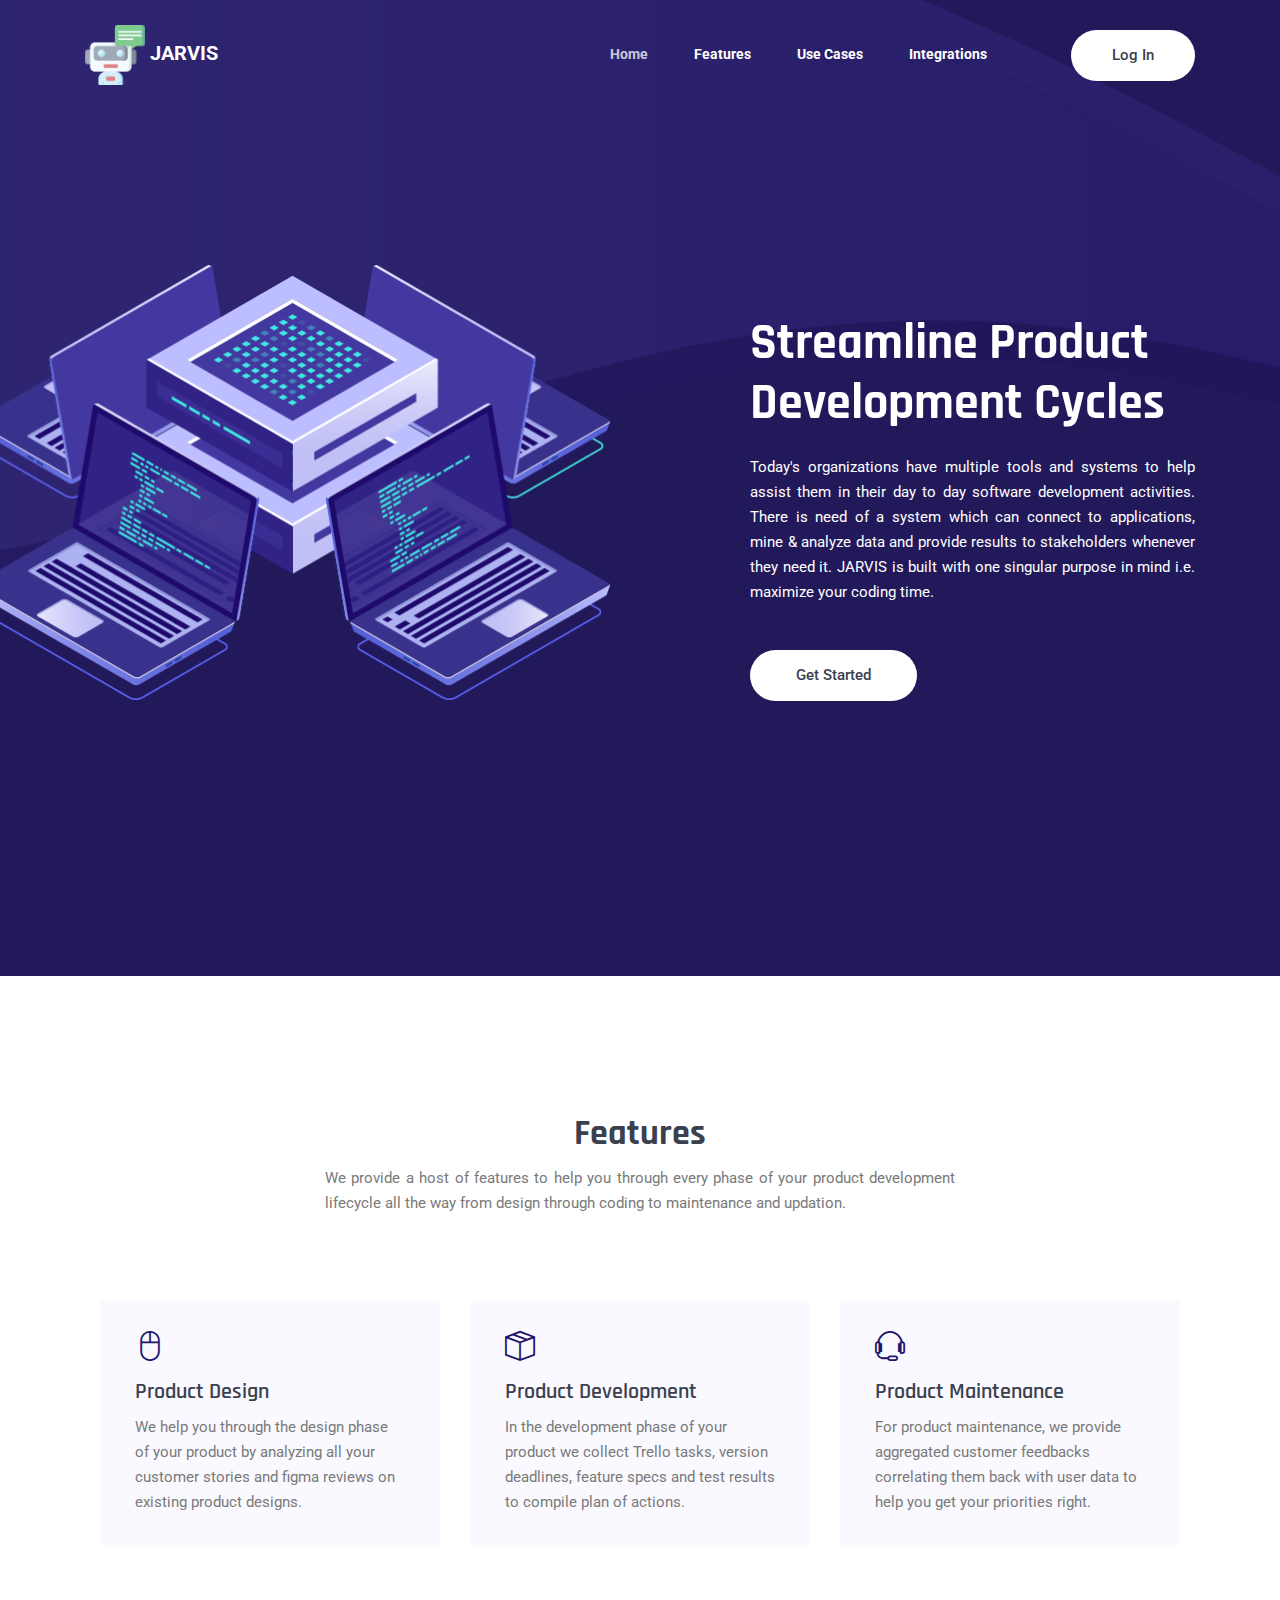
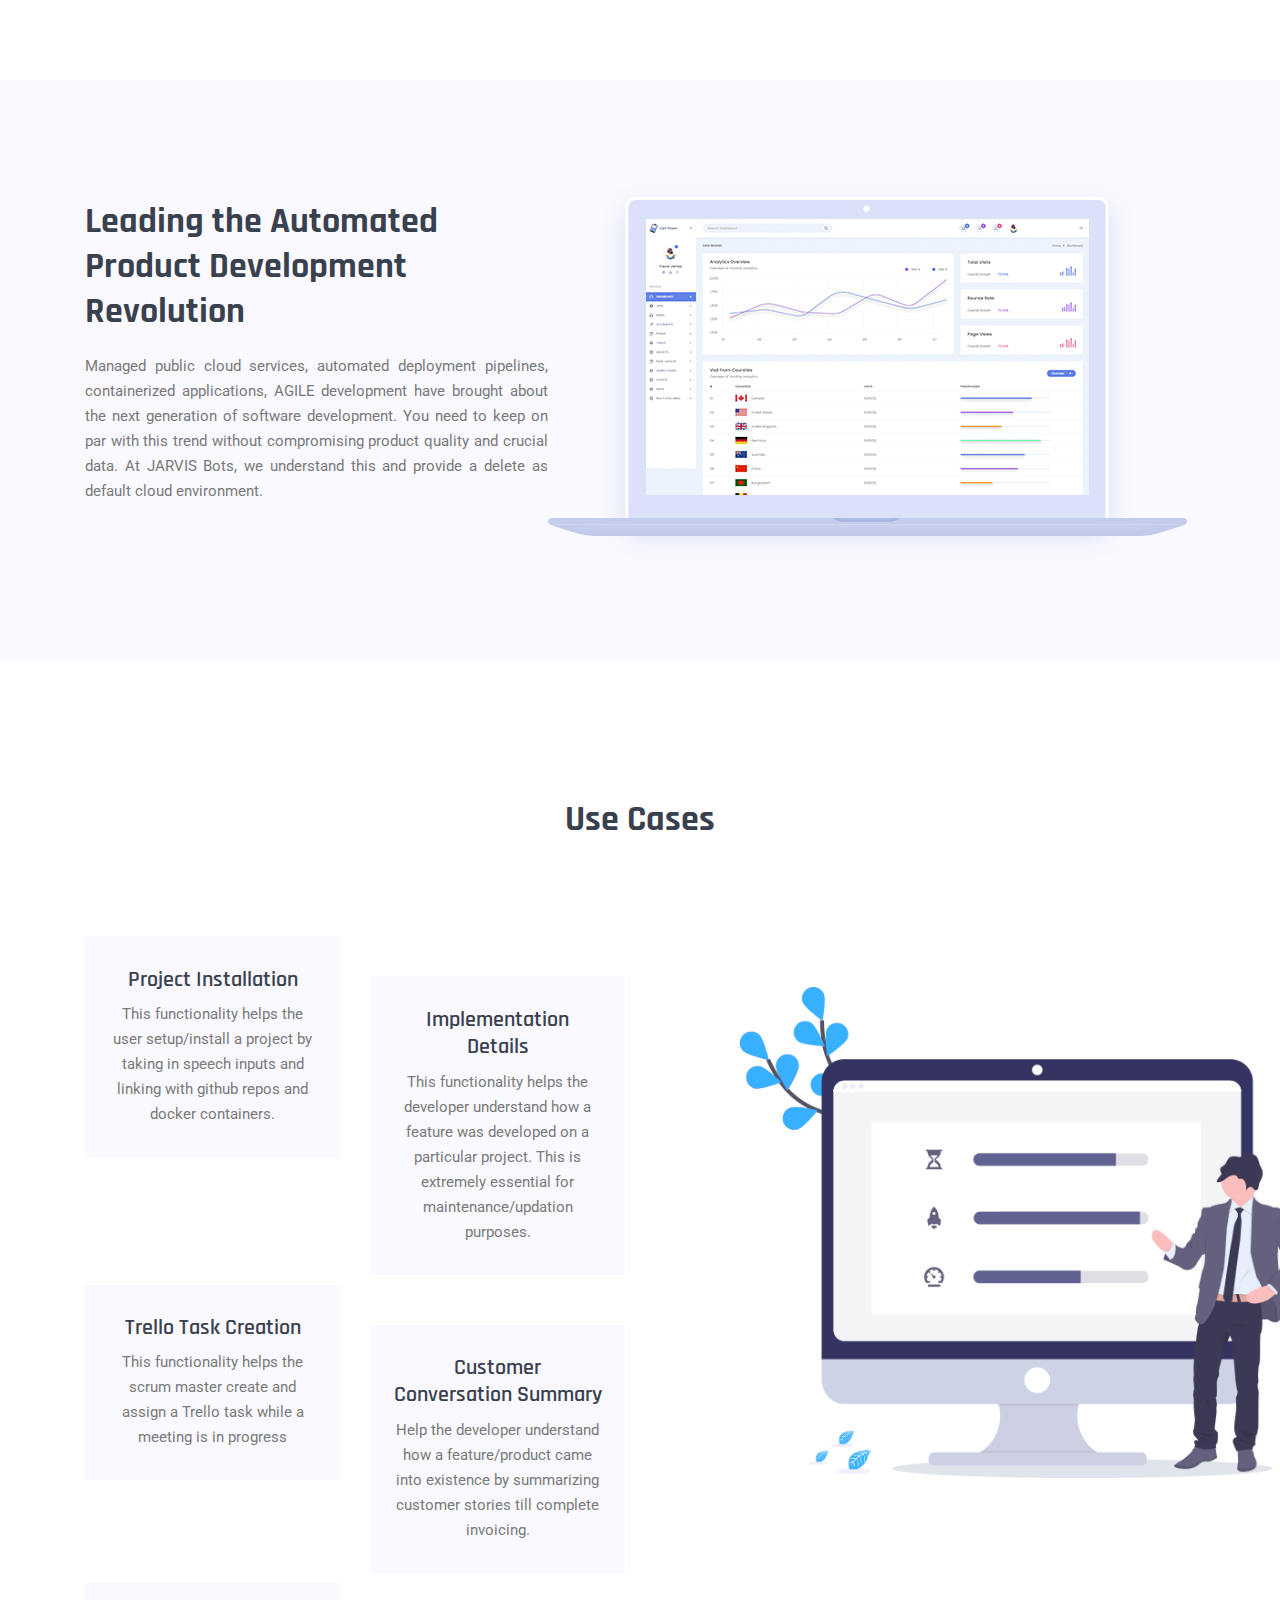
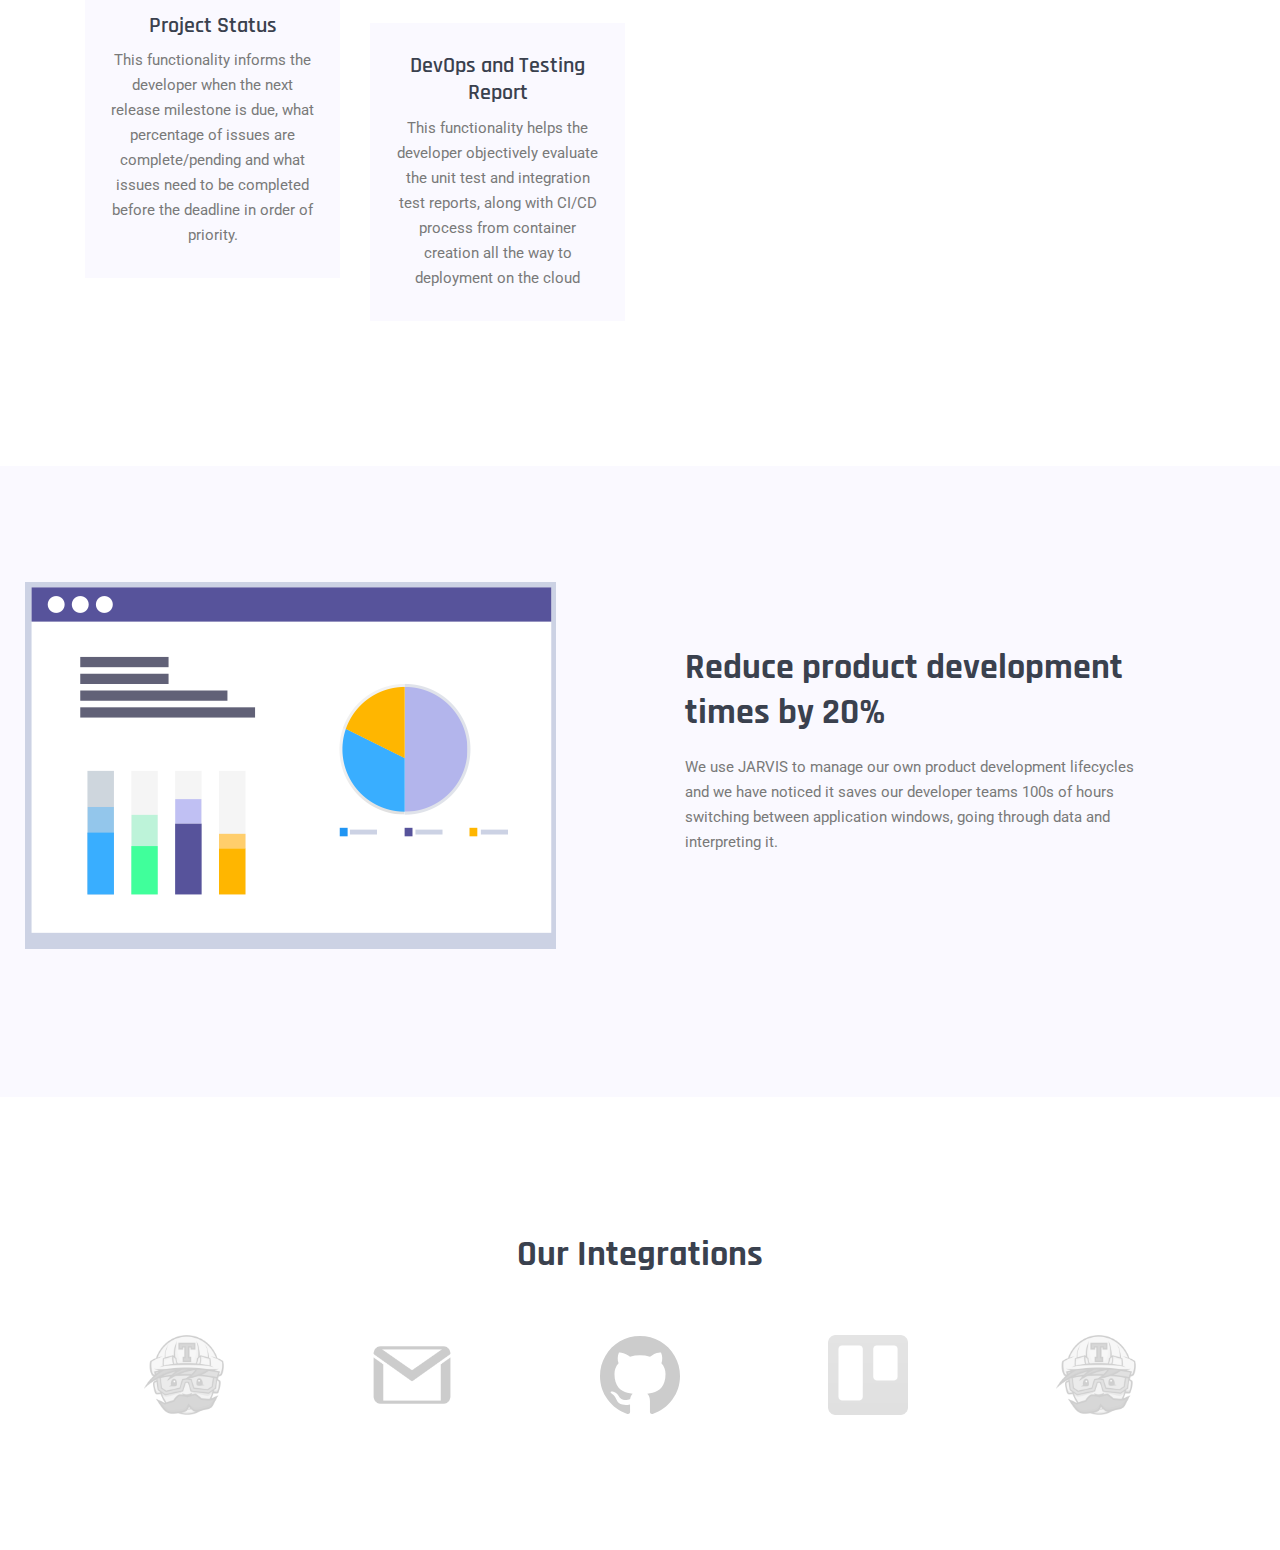
==== index.html @ 7822ad7f "Landing Page Modified Template Up" ====
<!DOCTYPE html>
<html lang="en">
<head>
  <meta charset="UTF-8">
  <meta name="viewport" content="width=device-width, initial-scale=1.0">
  <meta http-equiv="X-UA-Compatible" content="ie=edge">
  <title>Jarvis Bots</title>
	<link rel="icon" href="img/logo.png" type="image/png">

  <link rel="stylesheet" href="vendors/bootstrap/bootstrap.min.css">
  <link rel="stylesheet" href="vendors/fontawesome/css/all.min.css">
  <link rel="stylesheet" href="vendors/themify-icons/themify-icons.css">
  <link rel="stylesheet" href="vendors/linericon/style.css">
  <link rel="stylesheet" href="vendors/owl-carousel/owl.theme.default.min.css">
  <link rel="stylesheet" href="vendors/owl-carousel/owl.carousel.min.css">
  <link rel="stylesheet" href="css/login-register.css">
  <link rel="stylesheet" href="css/style.css">
</head>
<body >
  <!--================Header Menu Area =================-->
  <header class="header_area">
    <div class="main_menu">
      <nav class="navbar navbar-expand-lg navbar-light">
        <div class="container box_1620">
          <!-- Brand and toggle get grouped for better mobile display -->
          <a class="navbar-brand logo_h" href="#">
            <img style="max-width: 80px;max-height: 60px;"src="img/logo.png" alt="">
            <span style="color: white;text-align: center;"><b>JARVIS</b></span>
          </a>
          <button class="navbar-toggler" type="button" data-toggle="collapse" data-target="#navbarSupportedContent" aria-controls="navbarSupportedContent" aria-expanded="false" aria-label="Toggle navigation">
            <span class="icon-bar"></span>
            <span class="icon-bar"></span>
            <span class="icon-bar"></span>
          </button>
          <!-- Collect the nav links, forms, and other content for toggling -->
          <div class="collapse navbar-collapse offset" id="navbarSupportedContent"> 
            <ul class="nav navbar-nav menu_nav justify-content-end">
              <li class="nav-item active"><a class="nav-link" href="#">Home</a></li>
              <li class="nav-item"><a class="nav-link" href="#features">Features</a>
              <li class="nav-item"><a class="nav-link" href="#usecases">Use cases</a></li>
              <li class="nav-item"><a class="nav-link" href="#integrations">Integrations</a></li>
            </ul>

            <ul class="navbar-right">
              <li class="nav-item">
                <button class="button button-header bg" data-toggle="modal" href="javascript:void(0)" onclick="openLoginModal();">Log In</button>
              </li>
            </ul>
          </div> 
        </div>
      </nav>
    </div>
  </header>
  <!--================Header Menu Area =================-->


  <main class="side-main">
    <!--================ Hero sm Banner start =================-->      
    <section class="hero-banner mb-30px">
      <div class="container">
        <div class="row">
          <div class="col-lg-7">
            <div class="hero-banner__img">
              <img class="img-fluid" src="img/banner/hero-banner.png" alt="">
            </div>
          </div>
          <div class="col-lg-5 pt-5">
            <div class="hero-banner__content">
              <h1>Streamline Product Development Cycles</h1>
              <p align="justify">
                Today's organizations have multiple tools and systems to help assist
                them in their day to day software development activities. 
                There is need of a system which can connect to applications, mine
                & analyze data and provide results to stakeholders whenever they need it.
                JARVIS is built with one singular purpose in mind i.e. maximize your coding time. 
              </p>
              <a class="button bg" data-toggle="modal" href="javascript:void(0)" onclick="openRegisterModal();">Get Started</a>
            </div>
          </div>
        </div>
      </div>
    </section>
    <!--================ Hero sm Banner end =================-->

    <!--================ Feature section start =================-->      
    <section class="section-margin" id="features">
      <div class="container">
        <div class="section-intro pb-85px text-center">
          <h2 class="section-intro__title">Features</h2>
          <p class="section-intro__subtitle" style="text-align: justify;">
            We provide a host of features to help you through every phase 
            of your product development lifecycle all the way from design 
            through coding to maintenance and updation.
          </p>
        </div>

        <div class="container">
          <div class="row">
            <div class="col-lg-4">
              <div class="card card-feature text-center text-lg-left mb-4 mb-lg-0">
                <span class="card-feature__icon">
                  <i class="ti-mouse-alt"></i>
                </span>
                <h3 class="card-feature__title">Product Design</h3>
                <p class="card-feature__subtitle">
                  We help you through the design phase of your product by
                  analyzing all your customer stories and figma reviews on 
                  existing product designs.  
                </p>
              </div>
            </div>
            <div class="col-lg-4">
              <div class="card card-feature text-center text-lg-left mb-4 mb-lg-0">
                <span class="card-feature__icon">
                  <i class="ti-package"></i>
                </span>
                <h3 class="card-feature__title">Product Development</h3>
                <p class="card-feature__subtitle">
                  In the development phase of your product we collect 
                  Trello tasks, version deadlines, feature specs and 
                  test results to compile plan of actions.
                </p>
              </div>
            </div>
            <div class="col-lg-4">
              <div class="card card-feature text-center text-lg-left mb-4 mb-lg-0">
                <span class="card-feature__icon">
                  <i class="ti-headphone-alt"></i>
                </span>
                <h3 class="card-feature__title">Product Maintenance</h3>
                <p class="card-feature__subtitle">
                  For product maintenance, we provide aggregated customer 
                  feedbacks correlating them back with user data to help 
                  you get your priorities right.
                </p>
              </div>
            </div>
          </div>
        </div>
      </div>
    </section>
    <!--================ Feature section end =================-->      
    
    <!--================ about section start =================-->      
    <section class="section-padding--small bg-magnolia">
      <div class="container">
        <div class="row no-gutters align-items-center">
          <div class="col-md-5 mb-5 mb-md-0">
            <div class="about__content">
              <h2>Leading the Automated Product Development Revolution</h2>
              <p style="text-align: justify;">
                Managed public cloud services, automated deployment pipelines,
                containerized applications, AGILE development have brought about 
                the next generation of software development. You need to keep on 
                par with this trend without compromising product quality and crucial
                data. At JARVIS Bots, we understand this and provide a delete as 
                default cloud environment.
              </p>
            </div>
          </div>
          <div class="col-md-7">
            <div class="about__img">
              <img class="img-fluid" src="img/home/about.png" alt="">
            </div>
          </div>
        </div>
      </div>
    </section>
    <!--================ about section end =================-->      
    
    <!--================ Offer section start =================-->      
    <section class="section-margin" id="usecases">
      <div class="container">
        <div class="section-intro pb-85px text-center">
          <h2 class="section-intro__title">Use Cases</h2>
        </div>

        <div class="row">
          <div class="col-lg-6">

            <div class="row offer-single-wrapper">
              <div class="col-lg-6 offer-single">
                <div class="card offer-single__content text-center">
                  <h4>Project Installation</h4>
                  <p>
                    This functionality helps the user setup/install a 
                    project by taking in speech inputs and linking with github 
                    repos and docker containers.
                  </p>
                </div>
              </div>
              
              <div class="col-lg-6 offer-single">
                <div class="card offer-single__content text-center">
                  <h4>Implementation Details</h4>
                  <p>
                    This functionality helps the developer understand how a feature was 
                    developed on a particular project. This is extremely essential for 
                    maintenance/updation purposes.  
                  </p>
                </div>
              </div>
            </div>

            <div class="row offer-single-wrapper">
              <div class="col-lg-6 offer-single">
                <div class="card offer-single__content text-center">
                  <h4>Trello Task Creation</h4>
                  <p>
                    This functionality helps the scrum master create and assign a Trello task while a meeting is in progress
                  </p>
                </div>
              </div>
              
              <div class="col-lg-6 offer-single">
                <div class="card offer-single__content text-center">
                  <h4>
                    Customer Conversation Summary
                  </h4>
                  <p>
                    Help the developer understand how a feature/product came into existence by summarizing customer stories till complete invoicing.
                  </p>
                </div>
              </div>

            </div>

            <div class="row offer-single-wrapper">
              <div class="col-lg-6 offer-single">
                <div class="card offer-single__content text-center">
                  <h4>
                    Project Status
                  </h4>
                  <p>
                    This functionality informs the developer when the next release milestone is due, what percentage of issues are complete/pending and what issues need to be completed before the deadline in order of priority.
                  </p>
                </div>
              </div>
              
              <div class="col-lg-6 offer-single">
                <div class="card offer-single__content text-center">
                  <h4>DevOps and Testing Report</h4>
                  <p>
                    This functionality helps the developer objectively evaluate the unit test and integration test reports,
                    along with CI/CD process from container creation all the way to deployment on the cloud
                  </p>
                </div>
              </div>
              
            </div>

          </div>
          <div class="col-lg-6">
            <div class="offer-single__img">
              <img class="img-fluid" src="img/home/offer.png" alt="">
            </div>
          </div>
        </div>
      </div>
    </section>
    <!--================ Offer section end =================-->      

    <!--================ Integrations section start =================-->      
    <section class="section-padding--small bg-magnolia">
      <div class="container">
        <div class="row align-items-center pt-xl-3 pb-xl-5">
          <div class="col-lg-6">
            <div class="solution__img text-center text-lg-left mb-4 mb-lg-0">
              <img class="img-fluid" src="img/home/solution.png" alt="">
            </div>
          </div>
          <div class="col-lg-6">
            <div class="solution__content">
              <h2>Reduce product development times by 20%</h2>
              <p>
                We use JARVIS to manage our own product development lifecycles
                and we have noticed it saves our developer teams 100s of hours switching 
                between application windows, going through data and interpreting it.
              </p>
            </div>
          </div>
        </div>
      </div>
    </section>
    <!--================ Solution section end =================-->      

    <!--================ Integrations Area =================-->
    <section class="clients_logo_area section-padding" id="integrations">
      <div class="container">
        <h2 style="text-align: center;">Our Integrations</h2>
        <br><br>
        <div class="clients_slider owl-carousel">
          <div class="item">
            <img src="img/clients-logo/travis.png" style="max-width: 80px;" alt="">
          </div>
          <div class="item">
            <img src="img/clients-logo/gmail_logo.png" style="max-width: 80px;" alt="">
          </div>
          <div class="item">
            <img src="img/clients-logo/github-logo.svg" style="max-width: 80px;" alt="">
          </div>
          <div class="item">
            <img src="img/clients-logo/trello.png" style="max-width: 80px;" alt="">
          </div>
        </div>
      </div>
    </section>
    <!--================ End Clients Logo Area =================-->
    
    <div class="modal fade login" id="loginModal">
      <div class="modal-dialog login animated">
          <div class="modal-content">
             <div class="modal-header">
                    <h4 class="modal-title">Login</h4>
                    <button type="button" class="close" data-dismiss="modal" aria-hidden="true">&times;</button>
                </div>
                <div class="modal-body">
                    <div class="box">
                         <div class="content">
                            <div class="error"></div>
                            <div class="form loginBox">
                                <form method="" action="" accept-charset="UTF-8">
                                <input id="login_email" class="form-control" type="text" placeholder="Email" name="email">
                                <input id="login_password" class="form-control" type="password" placeholder="Password" name="password">
                                <input class="btn btn-default btn-login" type="button" value="Login" onclick="loginAjax()">
                                </form>
                            </div>
                         </div>
                    </div>
                    <div class="box">
                        <div class="content registerBox" style="display:none;">
                         <div class="form">
                            <form method="" html="{:multipart=>true}" data-remote="true" action="" accept-charset="UTF-8">
                            <input id="signup_email" class="form-control" type="text" placeholder="Email" name="email">
                            <input id="username" class="form-control" type="text" placeholder="UserName" name="username">
                            <input id="company-name" class="form-control" type="text" placeholder="Company Name" name="company-name">
                            <input id="company-url" class="form-control" type="text" placeholder="Company URL" name="company-url">
                            <input id="signup_password" class="form-control" type="password" placeholder="Password" name="password">
                            <input id="password_confirmation" class="form-control" type="password" placeholder="Repeat Password" name="password_confirmation">
                            <input class="btn btn-default btn-register" type="button" value="Create account" name="commit" onclick="signupAjax()">
                            </form>
                            </div>
                        </div>
                    </div>
                </div>
                <div class="modal-footer">
                    <div class="forgot login-footer">
                        <span>Looking to
                             <a href="javascript: showRegisterForm();">create an account</a>
                        ?</span>
                    </div>
                    <div class="forgot register-footer" style="display:none">
                         <span>Already have an account?</span>
                         <a href="javascript: showLoginForm();">Login</a>
                    </div>
                </div>
          </div>
      </div>
    </div>
    <!--================ End Login Modal Area =================-->
  </main>


  <script src="vendors/jquery/jquery-3.2.1.min.js"></script>
  <script src="vendors/bootstrap/bootstrap.bundle.min.js"></script>
  <script src="vendors/owl-carousel/owl.carousel.min.js"></script>
  <script src="js/jquery.ajaxchimp.min.js"></script>
  <script src="js/mail-script.js"></script>
  <script src="js/main.js"></script>
  <script src="js/login-register.js"></script>
</body>
</html>
---- vendors/fontawesome/css/all.min.css ----
.fa,.fab,.fal,.far,.fas{-moz-osx-font-smoothing:grayscale;-webkit-font-smoothing:antialiased;display:inline-block;font-style:normal;font-variant:normal;text-rendering:auto;line-height:1}.fa-lg{font-size:1.33333em;line-height:.75em;vertical-align:-.0667em}.fa-xs{font-size:.75em}.fa-sm{font-size:.875em}.fa-1x{font-size:1em}.fa-2x{font-size:2em}.fa-3x{font-size:3em}.fa-4x{font-size:4em}.fa-5x{font-size:5em}.fa-6x{font-size:6em}.fa-7x{font-size:7em}.fa-8x{font-size:8em}.fa-9x{font-size:9em}.fa-10x{font-size:10em}.fa-fw{text-align:center;width:1.25em}.fa-ul{list-style-type:none;margin-left:2.5em;padding-left:0}.fa-ul>li{position:relative}.fa-li{left:-2em;position:absolute;text-align:center;width:2em;line-height:inherit}.fa-border{border:.08em solid #eee;border-radius:.1em;padding:.2em .25em .15em}.fa-pull-left{float:left}.fa-pull-right{float:right}.fa.fa-pull-left,.fab.fa-pull-left,.fal.fa-pull-left,.far.fa-pull-left,.fas.fa-pull-left{margin-right:.3em}.fa.fa-pull-right,.fab.fa-pull-right,.fal.fa-pull-right,.far.fa-pull-right,.fas.fa-pull-right{margin-left:.3em}.fa-spin{animation:fa-spin 2s infinite linear}.fa-pulse{animation:fa-spin 1s infinite steps(8)}@keyframes fa-spin{0%{transform:rotate(0deg)}to{transform:rotate(1turn)}}.fa-rotate-90{-ms-filter:"progid:DXImageTransform.Microsoft.BasicImage(rotation=1)";transform:rotate(90deg)}.fa-rotate-180{-ms-filter:"progid:DXImageTransform.Microsoft.BasicImage(rotation=2)";transform:rotate(180deg)}.fa-rotate-270{-ms-filter:"progid:DXImageTransform.Microsoft.BasicImage(rotation=3)";transform:rotate(270deg)}.fa-flip-horizontal{-ms-filter:"progid:DXImageTransform.Microsoft.BasicImage(rotation=0, mirror=1)";transform:scaleX(-1)}.fa-flip-vertical{transform:scaleY(-1)}.fa-flip-horizontal.fa-flip-vertical,.fa-flip-vertical{-ms-filter:"progid:DXImageTransform.Microsoft.BasicImage(rotation=2, mirror=1)"}.fa-flip-horizontal.fa-flip-vertical{transform:scale(-1)}:root .fa-flip-horizontal,:root .fa-flip-vertical,:root .fa-rotate-90,:root .fa-rotate-180,:root .fa-rotate-270{filter:none}.fa-stack{display:inline-block;height:2em;line-height:2em;position:relative;vertical-align:middle;width:2.5em}.fa-stack-1x,.fa-stack-2x{left:0;position:absolute;text-align:center;width:100%}.fa-stack-1x{line-height:inherit}.fa-stack-2x{font-size:2em}.fa-inverse{color:#fff}.fa-500px:before{content:"\f26e"}.fa-accessible-icon:before{content:"\f368"}.fa-accusoft:before{content:"\f369"}.fa-acquisitions-incorporated:before{content:"\f6af"}.fa-ad:before{content:"\f641"}.fa-address-book:before{content:"\f2b9"}.fa-address-card:before{content:"\f2bb"}.fa-adjust:before{content:"\f042"}.fa-adn:before{content:"\f170"}.fa-adobe:before{content:"\f778"}.fa-adversal:before{content:"\f36a"}.fa-affiliatetheme:before{content:"\f36b"}.fa-air-freshener:before{content:"\f5d0"}.fa-algolia:before{content:"\f36c"}.fa-align-center:before{content:"\f037"}.fa-align-justify:before{content:"\f039"}.fa-align-left:before{content:"\f036"}.fa-align-right:before{content:"\f038"}.fa-alipay:before{content:"\f642"}.fa-allergies:before{content:"\f461"}.fa-amazon:before{content:"\f270"}.fa-amazon-pay:before{content:"\f42c"}.fa-ambulance:before{content:"\f0f9"}.fa-american-sign-language-interpreting:before{content:"\f2a3"}.fa-amilia:before{content:"\f36d"}.fa-anchor:before{content:"\f13d"}.fa-android:before{content:"\f17b"}.fa-angellist:before{content:"\f209"}.fa-angle-double-down:before{content:"\f103"}.fa-angle-double-left:before{content:"\f100"}.fa-angle-double-right:before{content:"\f101"}.fa-angle-double-up:before{content:"\f102"}.fa-angle-down:before{content:"\f107"}.fa-angle-left:before{content:"\f104"}.fa-angle-right:before{content:"\f105"}.fa-angle-up:before{content:"\f106"}.fa-angry:before{content:"\f556"}.fa-angrycreative:before{content:"\f36e"}.fa-angular:before{content:"\f420"}.fa-ankh:before{content:"\f644"}.fa-app-store:before{content:"\f36f"}.fa-app-store-ios:before{content:"\f370"}.fa-apper:before{content:"\f371"}.fa-apple:before{content:"\f179"}.fa-apple-alt:before{content:"\f5d1"}.fa-apple-pay:before{content:"\f415"}.fa-archive:before{content:"\f187"}.fa-archway:before{content:"\f557"}.fa-arrow-alt-circle-down:before{content:"\f358"}.fa-arrow-alt-circle-left:before{content:"\f359"}.fa-arrow-alt-circle-right:before{content:"\f35a"}.fa-arrow-alt-circle-up:before{content:"\f35b"}.fa-arrow-circle-down:before{content:"\f0ab"}.fa-arrow-circle-left:before{content:"\f0a8"}.fa-arrow-circle-right:before{content:"\f0a9"}.fa-arrow-circle-up:before{content:"\f0aa"}.fa-arrow-down:before{content:"\f063"}.fa-arrow-left:before{content:"\f060"}.fa-arrow-right:before{content:"\f061"}.fa-arrow-up:before{content:"\f062"}.fa-arrows-alt:before{content:"\f0b2"}.fa-arrows-alt-h:before{content:"\f337"}.fa-arrows-alt-v:before{content:"\f338"}.fa-artstation:before{content:"\f77a"}.fa-assistive-listening-systems:before{content:"\f2a2"}.fa-asterisk:before{content:"\f069"}.fa-asymmetrik:before{content:"\f372"}.fa-at:before{content:"\f1fa"}.fa-atlas:before{content:"\f558"}.fa-atlassian:before{content:"\f77b"}.fa-atom:before{content:"\f5d2"}.fa-audible:before{content:"\f373"}.fa-audio-description:before{content:"\f29e"}.fa-autoprefixer:before{content:"\f41c"}.fa-avianex:before{content:"\f374"}.fa-aviato:before{content:"\f421"}.fa-award:before{content:"\f559"}.fa-aws:before{content:"\f375"}.fa-baby:before{content:"\f77c"}.fa-baby-carriage:before{content:"\f77d"}.fa-backspace:before{content:"\f55a"}.fa-backward:before{content:"\f04a"}.fa-balance-scale:before{content:"\f24e"}.fa-ban:before{content:"\f05e"}.fa-band-aid:before{content:"\f462"}.fa-bandcamp:before{content:"\f2d5"}.fa-barcode:before{content:"\f02a"}.fa-bars:before{content:"\f0c9"}.fa-baseball-ball:before{content:"\f433"}.fa-basketball-ball:before{content:"\f434"}.fa-bath:before{content:"\f2cd"}.fa-battery-empty:before{content:"\f244"}.fa-battery-full:before{content:"\f240"}.fa-battery-half:before{content:"\f242"}.fa-battery-quarter:before{content:"\f243"}.fa-battery-three-quarters:before{content:"\f241"}.fa-bed:before{content:"\f236"}.fa-beer:before{content:"\f0fc"}.fa-behance:before{content:"\f1b4"}.fa-behance-square:before{content:"\f1b5"}.fa-bell:before{content:"\f0f3"}.fa-bell-slash:before{content:"\f1f6"}.fa-bezier-curve:before{content:"\f55b"}.fa-bible:before{content:"\f647"}.fa-bicycle:before{content:"\f206"}.fa-bimobject:before{content:"\f378"}.fa-binoculars:before{content:"\f1e5"}.fa-biohazard:before{content:"\f780"}.fa-birthday-cake:before{content:"\f1fd"}.fa-bitbucket:before{content:"\f171"}.fa-bitcoin:before{content:"\f379"}.fa-bity:before{content:"\f37a"}.fa-black-tie:before{content:"\f27e"}.fa-blackberry:before{content:"\f37b"}.fa-blender:before{content:"\f517"}.fa-blender-phone:before{content:"\f6b6"}.fa-blind:before{content:"\f29d"}.fa-blog:before{content:"\f781"}.fa-blogger:before{content:"\f37c"}.fa-blogger-b:before{content:"\f37d"}.fa-bluetooth:before{content:"\f293"}.fa-bluetooth-b:before{content:"\f294"}.fa-bold:before{content:"\f032"}.fa-bolt:before{content:"\f0e7"}.fa-bomb:before{content:"\f1e2"}.fa-bone:before{content:"\f5d7"}.fa-bong:before{content:"\f55c"}.fa-book:before{content:"\f02d"}.fa-book-dead:before{content:"\f6b7"}.fa-book-open:before{content:"\f518"}.fa-book-reader:before{content:"\f5da"}.fa-bookmark:before{content:"\f02e"}.fa-bowling-ball:before{content:"\f436"}.fa-box:before{content:"\f466"}.fa-box-open:before{content:"\f49e"}.fa-boxes:before{content:"\f468"}.fa-braille:before{content:"\f2a1"}.fa-brain:before{content:"\f5dc"}.fa-briefcase:before{content:"\f0b1"}.fa-briefcase-medical:before{content:"\f469"}.fa-broadcast-tower:before{content:"\f519"}.fa-broom:before{content:"\f51a"}.fa-brush:before{content:"\f55d"}.fa-btc:before{content:"\f15a"}.fa-bug:before{content:"\f188"}.fa-building:before{content:"\f1ad"}.fa-bullhorn:before{content:"\f0a1"}.fa-bullseye:before{content:"\f140"}.fa-burn:before{content:"\f46a"}.fa-buromobelexperte:before{content:"\f37f"}.fa-bus:before{content:"\f207"}.fa-bus-alt:before{content:"\f55e"}.fa-business-time:before{content:"\f64a"}.fa-buysellads:before{content:"\f20d"}.fa-calculator:before{content:"\f1ec"}.fa-calendar:before{content:"\f133"}.fa-calendar-alt:before{content:"\f073"}.fa-calendar-check:before{content:"\f274"}.fa-calendar-day:before{content:"\f783"}.fa-calendar-minus:before{content:"\f272"}.fa-calendar-plus:before{content:"\f271"}.fa-calendar-times:before{content:"\f273"}.fa-calendar-week:before{content:"\f784"}.fa-camera:before{content:"\f030"}.fa-camera-retro:before{content:"\f083"}.fa-campground:before{content:"\f6bb"}.fa-canadian-maple-leaf:before{content:"\f785"}.fa-candy-cane:before{content:"\f786"}.fa-cannabis:before{content:"\f55f"}.fa-capsules:before{content:"\f46b"}.fa-car:before{content:"\f1b9"}.fa-car-alt:before{content:"\f5de"}.fa-car-battery:before{content:"\f5df"}.fa-car-crash:before{content:"\f5e1"}.fa-car-side:before{content:"\f5e4"}.fa-caret-down:before{content:"\f0d7"}.fa-caret-left:before{content:"\f0d9"}.fa-caret-right:before{content:"\f0da"}.fa-caret-square-down:before{content:"\f150"}.fa-caret-square-left:before{content:"\f191"}.fa-caret-square-right:before{content:"\f152"}.fa-caret-square-up:before{content:"\f151"}.fa-caret-up:before{content:"\f0d8"}.fa-carrot:before{content:"\f787"}.fa-cart-arrow-down:before{content:"\f218"}.fa-cart-plus:before{content:"\f217"}.fa-cash-register:before{content:"\f788"}.fa-cat:before{content:"\f6be"}.fa-cc-amazon-pay:before{content:"\f42d"}.fa-cc-amex:before{content:"\f1f3"}.fa-cc-apple-pay:before{content:"\f416"}.fa-cc-diners-club:before{content:"\f24c"}.fa-cc-discover:before{content:"\f1f2"}.fa-cc-jcb:before{content:"\f24b"}.fa-cc-mastercard:before{content:"\f1f1"}.fa-cc-paypal:before{content:"\f1f4"}.fa-cc-stripe:before{content:"\f1f5"}.fa-cc-visa:before{content:"\f1f0"}.fa-centercode:before{content:"\f380"}.fa-centos:before{content:"\f789"}.fa-certificate:before{content:"\f0a3"}.fa-chair:before{content:"\f6c0"}.fa-chalkboard:before{content:"\f51b"}.fa-chalkboard-teacher:before{content:"\f51c"}.fa-charging-station:before{content:"\f5e7"}.fa-chart-area:before{content:"\f1fe"}.fa-chart-bar:before{content:"\f080"}.fa-chart-line:before{content:"\f201"}.fa-chart-pie:before{content:"\f200"}.fa-check:before{content:"\f00c"}.fa-check-circle:before{content:"\f058"}.fa-check-double:before{content:"\f560"}.fa-check-square:before{content:"\f14a"}.fa-chess:before{content:"\f439"}.fa-chess-bishop:before{content:"\f43a"}.fa-chess-board:before{content:"\f43c"}.fa-chess-king:before{content:"\f43f"}.fa-chess-knight:before{content:"\f441"}.fa-chess-pawn:before{content:"\f443"}.fa-chess-queen:before{content:"\f445"}.fa-chess-rook:before{content:"\f447"}.fa-chevron-circle-down:before{content:"\f13a"}.fa-chevron-circle-left:before{content:"\f137"}.fa-chevron-circle-right:before{content:"\f138"}.fa-chevron-circle-up:before{content:"\f139"}.fa-chevron-down:before{content:"\f078"}.fa-chevron-left:before{content:"\f053"}.fa-chevron-right:before{content:"\f054"}.fa-chevron-up:before{content:"\f077"}.fa-child:before{content:"\f1ae"}.fa-chrome:before{content:"\f268"}.fa-church:before{content:"\f51d"}.fa-circle:before{content:"\f111"}.fa-circle-notch:before{content:"\f1ce"}.fa-city:before{content:"\f64f"}.fa-clipboard:before{content:"\f328"}.fa-clipboard-check:before{content:"\f46c"}.fa-clipboard-list:before{content:"\f46d"}.fa-clock:before{content:"\f017"}.fa-clone:before{content:"\f24d"}.fa-closed-captioning:before{content:"\f20a"}.fa-cloud:before{content:"\f0c2"}.fa-cloud-download-alt:before{content:"\f381"}.fa-cloud-meatball:before{content:"\f73b"}.fa-cloud-moon:before{content:"\f6c3"}.fa-cloud-moon-rain:before{content:"\f73c"}.fa-cloud-rain:before{content:"\f73d"}.fa-cloud-showers-heavy:before{content:"\f740"}.fa-cloud-sun:before{content:"\f6c4"}.fa-cloud-sun-rain:before{content:"\f743"}.fa-cloud-upload-alt:before{content:"\f382"}.fa-cloudscale:before{content:"\f383"}.fa-cloudsmith:before{content:"\f384"}.fa-cloudversify:before{content:"\f385"}.fa-cocktail:before{content:"\f561"}.fa-code:before{content:"\f121"}.fa-code-branch:before{content:"\f126"}.fa-codepen:before{content:"\f1cb"}.fa-codiepie:before{content:"\f284"}.fa-coffee:before{content:"\f0f4"}.fa-cog:before{content:"\f013"}.fa-cogs:before{content:"\f085"}.fa-coins:before{content:"\f51e"}.fa-columns:before{content:"\f0db"}.fa-comment:before{content:"\f075"}.fa-comment-alt:before{content:"\f27a"}.fa-comment-dollar:before{content:"\f651"}.fa-comment-dots:before{content:"\f4ad"}.fa-comment-slash:before{content:"\f4b3"}.fa-comments:before{content:"\f086"}.fa-comments-dollar:before{content:"\f653"}.fa-compact-disc:before{content:"\f51f"}.fa-compass:before{content:"\f14e"}.fa-compress:before{content:"\f066"}.fa-compress-arrows-alt:before{content:"\f78c"}.fa-concierge-bell:before{content:"\f562"}.fa-confluence:before{content:"\f78d"}.fa-connectdevelop:before{content:"\f20e"}.fa-contao:before{content:"\f26d"}.fa-cookie:before{content:"\f563"}.fa-cookie-bite:before{content:"\f564"}.fa-copy:before{content:"\f0c5"}.fa-copyright:before{content:"\f1f9"}.fa-couch:before{content:"\f4b8"}.fa-cpanel:before{content:"\f388"}.fa-creative-commons:before{content:"\f25e"}.fa-creative-commons-by:before{content:"\f4e7"}.fa-creative-commons-nc:before{content:"\f4e8"}.fa-creative-commons-nc-eu:before{content:"\f4e9"}.fa-creative-commons-nc-jp:before{content:"\f4ea"}.fa-creative-commons-nd:before{content:"\f4eb"}.fa-creative-commons-pd:before{content:"\f4ec"}.fa-creative-commons-pd-alt:before{content:"\f4ed"}.fa-creative-commons-remix:before{content:"\f4ee"}.fa-creative-commons-sa:before{content:"\f4ef"}.fa-creative-commons-sampling:before{content:"\f4f0"}.fa-creative-commons-sampling-plus:before{content:"\f4f1"}.fa-creative-commons-share:before{content:"\f4f2"}.fa-creative-commons-zero:before{content:"\f4f3"}.fa-credit-card:before{content:"\f09d"}.fa-critical-role:before{content:"\f6c9"}.fa-crop:before{content:"\f125"}.fa-crop-alt:before{content:"\f565"}.fa-cross:before{content:"\f654"}.fa-crosshairs:before{content:"\f05b"}.fa-crow:before{content:"\f520"}.fa-crown:before{content:"\f521"}.fa-css3:before{content:"\f13c"}.fa-css3-alt:before{content:"\f38b"}.fa-cube:before{content:"\f1b2"}.fa-cubes:before{content:"\f1b3"}.fa-cut:before{content:"\f0c4"}.fa-cuttlefish:before{content:"\f38c"}.fa-d-and-d:before{content:"\f38d"}.fa-d-and-d-beyond:before{content:"\f6ca"}.fa-dashcube:before{content:"\f210"}.fa-database:before{content:"\f1c0"}.fa-deaf:before{content:"\f2a4"}.fa-delicious:before{content:"\f1a5"}.fa-democrat:before{content:"\f747"}.fa-deploydog:before{content:"\f38e"}.fa-deskpro:before{content:"\f38f"}.fa-desktop:before{content:"\f108"}.fa-dev:before{content:"\f6cc"}.fa-deviantart:before{content:"\f1bd"}.fa-dharmachakra:before{content:"\f655"}.fa-dhl:before{content:"\f790"}.fa-diagnoses:before{content:"\f470"}.fa-diaspora:before{content:"\f791"}.fa-dice:before{content:"\f522"}.fa-dice-d20:before{content:"\f6cf"}.fa-dice-d6:before{content:"\f6d1"}.fa-dice-five:before{content:"\f523"}.fa-dice-four:before{content:"\f524"}.fa-dice-one:before{content:"\f525"}.fa-dice-six:before{content:"\f526"}.fa-dice-three:before{content:"\f527"}.fa-dice-two:before{content:"\f528"}.fa-digg:before{content:"\f1a6"}.fa-digital-ocean:before{content:"\f391"}.fa-digital-tachograph:before{content:"\f566"}.fa-directions:before{content:"\f5eb"}.fa-discord:before{content:"\f392"}.fa-discourse:before{content:"\f393"}.fa-divide:before{content:"\f529"}.fa-dizzy:before{content:"\f567"}.fa-dna:before{content:"\f471"}.fa-dochub:before{content:"\f394"}.fa-docker:before{content:"\f395"}.fa-dog:before{content:"\f6d3"}.fa-dollar-sign:before{content:"\f155"}.fa-dolly:before{content:"\f472"}.fa-dolly-flatbed:before{content:"\f474"}.fa-donate:before{content:"\f4b9"}.fa-door-closed:before{content:"\f52a"}.fa-door-open:before{content:"\f52b"}.fa-dot-circle:before{content:"\f192"}.fa-dove:before{content:"\f4ba"}.fa-download:before{content:"\f019"}.fa-draft2digital:before{content:"\f396"}.fa-drafting-compass:before{content:"\f568"}.fa-dragon:before{content:"\f6d5"}.fa-draw-polygon:before{content:"\f5ee"}.fa-dribbble:before{content:"\f17d"}.fa-dribbble-square:before{content:"\f397"}.fa-dropbox:before{content:"\f16b"}.fa-drum:before{content:"\f569"}.fa-drum-steelpan:before{content:"\f56a"}.fa-drumstick-bite:before{content:"\f6d7"}.fa-drupal:before{content:"\f1a9"}.fa-dumbbell:before{content:"\f44b"}.fa-dumpster:before{content:"\f793"}.fa-dumpster-fire:before{content:"\f794"}.fa-dungeon:before{content:"\f6d9"}.fa-dyalog:before{content:"\f399"}.fa-earlybirds:before{content:"\f39a"}.fa-ebay:before{content:"\f4f4"}.fa-edge:before{content:"\f282"}.fa-edit:before{content:"\f044"}.fa-eject:before{content:"\f052"}.fa-elementor:before{content:"\f430"}.fa-ellipsis-h:before{content:"\f141"}.fa-ellipsis-v:before{content:"\f142"}.fa-ello:before{content:"\f5f1"}.fa-ember:before{content:"\f423"}.fa-empire:before{content:"\f1d1"}.fa-envelope:before{content:"\f0e0"}.fa-envelope-open:before{content:"\f2b6"}.fa-envelope-open-text:before{content:"\f658"}.fa-envelope-square:before{content:"\f199"}.fa-envira:before{content:"\f299"}.fa-equals:before{content:"\f52c"}.fa-eraser:before{content:"\f12d"}.fa-erlang:before{content:"\f39d"}.fa-ethereum:before{content:"\f42e"}.fa-ethernet:before{content:"\f796"}.fa-etsy:before{content:"\f2d7"}.fa-euro-sign:before{content:"\f153"}.fa-exchange-alt:before{content:"\f362"}.fa-exclamation:before{content:"\f12a"}.fa-exclamation-circle:before{content:"\f06a"}.fa-exclamation-triangle:before{content:"\f071"}.fa-expand:before{content:"\f065"}.fa-expand-arrows-alt:before{content:"\f31e"}.fa-expeditedssl:before{content:"\f23e"}.fa-external-link-alt:before{content:"\f35d"}.fa-external-link-square-alt:before{content:"\f360"}.fa-eye:before{content:"\f06e"}.fa-eye-dropper:before{content:"\f1fb"}.fa-eye-slash:before{content:"\f070"}.fa-facebook:before{content:"\f09a"}.fa-facebook-f:before{content:"\f39e"}.fa-facebook-messenger:before{content:"\f39f"}.fa-facebook-square:before{content:"\f082"}.fa-fantasy-flight-games:before{content:"\f6dc"}.fa-fast-backward:before{content:"\f049"}.fa-fast-forward:before{content:"\f050"}.fa-fax:before{content:"\f1ac"}.fa-feather:before{content:"\f52d"}.fa-feather-alt:before{content:"\f56b"}.fa-fedex:before{content:"\f797"}.fa-fedora:before{content:"\f798"}.fa-female:before{content:"\f182"}.fa-fighter-jet:before{content:"\f0fb"}.fa-figma:before{content:"\f799"}.fa-file:before{content:"\f15b"}.fa-file-alt:before{content:"\f15c"}.fa-file-archive:before{content:"\f1c6"}.fa-file-audio:before{content:"\f1c7"}.fa-file-code:before{content:"\f1c9"}.fa-file-contract:before{content:"\f56c"}.fa-file-csv:before{content:"\f6dd"}.fa-file-download:before{content:"\f56d"}.fa-file-excel:before{content:"\f1c3"}.fa-file-export:before{content:"\f56e"}.fa-file-image:before{content:"\f1c5"}.fa-file-import:before{content:"\f56f"}.fa-file-invoice:before{content:"\f570"}.fa-file-invoice-dollar:before{content:"\f571"}.fa-file-medical:before{content:"\f477"}.fa-file-medical-alt:before{content:"\f478"}.fa-file-pdf:before{content:"\f1c1"}.fa-file-powerpoint:before{content:"\f1c4"}.fa-file-prescription:before{content:"\f572"}.fa-file-signature:before{content:"\f573"}.fa-file-upload:before{content:"\f574"}.fa-file-video:before{content:"\f1c8"}.fa-file-word:before{content:"\f1c2"}.fa-fill:before{content:"\f575"}.fa-fill-drip:before{content:"\f576"}.fa-film:before{content:"\f008"}.fa-filter:before{content:"\f0b0"}.fa-fingerprint:before{content:"\f577"}.fa-fire:before{content:"\f06d"}.fa-fire-alt:before{content:"\f7e4"}.fa-fire-extinguisher:before{content:"\f134"}.fa-firefox:before{content:"\f269"}.fa-first-aid:before{content:"\f479"}.fa-first-order:before{content:"\f2b0"}.fa-first-order-alt:before{content:"\f50a"}.fa-firstdraft:before{content:"\f3a1"}.fa-fish:before{content:"\f578"}.fa-fist-raised:before{content:"\f6de"}.fa-flag:before{content:"\f024"}.fa-flag-checkered:before{content:"\f11e"}.fa-flag-usa:before{content:"\f74d"}.fa-flask:before{content:"\f0c3"}.fa-flickr:before{content:"\f16e"}.fa-flipboard:before{content:"\f44d"}.fa-flushed:before{content:"\f579"}.fa-fly:before{content:"\f417"}.fa-folder:before{content:"\f07b"}.fa-folder-minus:before{content:"\f65d"}.fa-folder-open:before{content:"\f07c"}.fa-folder-plus:before{content:"\f65e"}.fa-font:before{content:"\f031"}.fa-font-awesome:before{content:"\f2b4"}.fa-font-awesome-alt:before{content:"\f35c"}.fa-font-awesome-flag:before{content:"\f425"}.fa-font-awesome-logo-full:before{content:"\f4e6"}.fa-fonticons:before{content:"\f280"}.fa-fonticons-fi:before{content:"\f3a2"}.fa-football-ball:before{content:"\f44e"}.fa-fort-awesome:before{content:"\f286"}.fa-fort-awesome-alt:before{content:"\f3a3"}.fa-forumbee:before{content:"\f211"}.fa-forward:before{content:"\f04e"}.fa-foursquare:before{content:"\f180"}.fa-free-code-camp:before{content:"\f2c5"}.fa-freebsd:before{content:"\f3a4"}.fa-frog:before{content:"\f52e"}.fa-frown:before{content:"\f119"}.fa-frown-open:before{content:"\f57a"}.fa-fulcrum:before{content:"\f50b"}.fa-funnel-dollar:before{content:"\f662"}.fa-futbol:before{content:"\f1e3"}.fa-galactic-republic:before{content:"\f50c"}.fa-galactic-senate:before{content:"\f50d"}.fa-gamepad:before{content:"\f11b"}.fa-gas-pump:before{content:"\f52f"}.fa-gavel:before{content:"\f0e3"}.fa-gem:before{content:"\f3a5"}.fa-genderless:before{content:"\f22d"}.fa-get-pocket:before{content:"\f265"}.fa-gg:before{content:"\f260"}.fa-gg-circle:before{content:"\f261"}.fa-ghost:before{content:"\f6e2"}.fa-gift:before{content:"\f06b"}.fa-gifts:before{content:"\f79c"}.fa-git:before{content:"\f1d3"}.fa-git-square:before{content:"\f1d2"}.fa-github:before{content:"\f09b"}.fa-github-alt:before{content:"\f113"}.fa-github-square:before{content:"\f092"}.fa-gitkraken:before{content:"\f3a6"}.fa-gitlab:before{content:"\f296"}.fa-gitter:before{content:"\f426"}.fa-glass-cheers:before{content:"\f79f"}.fa-glass-martini:before{content:"\f000"}.fa-glass-martini-alt:before{content:"\f57b"}.fa-glass-whiskey:before{content:"\f7a0"}.fa-glasses:before{content:"\f530"}.fa-glide:before{content:"\f2a5"}.fa-glide-g:before{content:"\f2a6"}.fa-globe:before{content:"\f0ac"}.fa-globe-africa:before{content:"\f57c"}.fa-globe-americas:before{content:"\f57d"}.fa-globe-asia:before{content:"\f57e"}.fa-globe-europe:before{content:"\f7a2"}.fa-gofore:before{content:"\f3a7"}.fa-golf-ball:before{content:"\f450"}.fa-goodreads:before{content:"\f3a8"}.fa-goodreads-g:before{content:"\f3a9"}.fa-google:before{content:"\f1a0"}.fa-google-drive:before{content:"\f3aa"}.fa-google-play:before{content:"\f3ab"}.fa-google-plus:before{content:"\f2b3"}.fa-google-plus-g:before{content:"\f0d5"}.fa-google-plus-square:before{content:"\f0d4"}.fa-google-wallet:before{content:"\f1ee"}.fa-gopuram:before{content:"\f664"}.fa-graduation-cap:before{content:"\f19d"}.fa-gratipay:before{content:"\f184"}.fa-grav:before{content:"\f2d6"}.fa-greater-than:before{content:"\f531"}.fa-greater-than-equal:before{content:"\f532"}.fa-grimace:before{content:"\f57f"}.fa-grin:before{content:"\f580"}.fa-grin-alt:before{content:"\f581"}.fa-grin-beam:before{content:"\f582"}.fa-grin-beam-sweat:before{content:"\f583"}.fa-grin-hearts:before{content:"\f584"}.fa-grin-squint:before{content:"\f585"}.fa-grin-squint-tears:before{content:"\f586"}.fa-grin-stars:before{content:"\f587"}.fa-grin-tears:before{content:"\f588"}.fa-grin-tongue:before{content:"\f589"}.fa-grin-tongue-squint:before{content:"\f58a"}.fa-grin-tongue-wink:before{content:"\f58b"}.fa-grin-wink:before{content:"\f58c"}.fa-grip-horizontal:before{content:"\f58d"}.fa-grip-lines:before{content:"\f7a4"}.fa-grip-lines-vertical:before{content:"\f7a5"}.fa-grip-vertical:before{content:"\f58e"}.fa-gripfire:before{content:"\f3ac"}.fa-grunt:before{content:"\f3ad"}.fa-guitar:before{content:"\f7a6"}.fa-gulp:before{content:"\f3ae"}.fa-h-square:before{content:"\f0fd"}.fa-hacker-news:before{content:"\f1d4"}.fa-hacker-news-square:before{content:"\f3af"}.fa-hackerrank:before{content:"\f5f7"}.fa-hammer:before{content:"\f6e3"}.fa-hamsa:before{content:"\f665"}.fa-hand-holding:before{content:"\f4bd"}.fa-hand-holding-heart:before{content:"\f4be"}.fa-hand-holding-usd:before{content:"\f4c0"}.fa-hand-lizard:before{content:"\f258"}.fa-hand-paper:before{content:"\f256"}.fa-hand-peace:before{content:"\f25b"}.fa-hand-point-down:before{content:"\f0a7"}.fa-hand-point-left:before{content:"\f0a5"}.fa-hand-point-right:before{content:"\f0a4"}.fa-hand-point-up:before{content:"\f0a6"}.fa-hand-pointer:before{content:"\f25a"}.fa-hand-rock:before{content:"\f255"}.fa-hand-scissors:before{content:"\f257"}.fa-hand-spock:before{content:"\f259"}.fa-hands:before{content:"\f4c2"}.fa-hands-helping:before{content:"\f4c4"}.fa-handshake:before{content:"\f2b5"}.fa-hanukiah:before{content:"\f6e6"}.fa-hashtag:before{content:"\f292"}.fa-hat-wizard:before{content:"\f6e8"}.fa-haykal:before{content:"\f666"}.fa-hdd:before{content:"\f0a0"}.fa-heading:before{content:"\f1dc"}.fa-headphones:before{content:"\f025"}.fa-headphones-alt:before{content:"\f58f"}.fa-headset:before{content:"\f590"}.fa-heart:before{content:"\f004"}.fa-heart-broken:before{content:"\f7a9"}.fa-heartbeat:before{content:"\f21e"}.fa-helicopter:before{content:"\f533"}.fa-highlighter:before{content:"\f591"}.fa-hiking:before{content:"\f6ec"}.fa-hippo:before{content:"\f6ed"}.fa-hips:before{content:"\f452"}.fa-hire-a-helper:before{content:"\f3b0"}.fa-history:before{content:"\f1da"}.fa-hockey-puck:before{content:"\f453"}.fa-holly-berry:before{content:"\f7aa"}.fa-home:before{content:"\f015"}.fa-hooli:before{content:"\f427"}.fa-hornbill:before{content:"\f592"}.fa-horse:before{content:"\f6f0"}.fa-horse-head:before{content:"\f7ab"}.fa-hospital:before{content:"\f0f8"}.fa-hospital-alt:before{content:"\f47d"}.fa-hospital-symbol:before{content:"\f47e"}.fa-hot-tub:before{content:"\f593"}.fa-hotel:before{content:"\f594"}.fa-hotjar:before{content:"\f3b1"}.fa-hourglass:before{content:"\f254"}.fa-hourglass-end:before{content:"\f253"}.fa-hourglass-half:before{content:"\f252"}.fa-hourglass-start:before{content:"\f251"}.fa-house-damage:before{content:"\f6f1"}.fa-houzz:before{content:"\f27c"}.fa-hryvnia:before{content:"\f6f2"}.fa-html5:before{content:"\f13b"}.fa-hubspot:before{content:"\f3b2"}.fa-i-cursor:before{content:"\f246"}.fa-icicles:before{content:"\f7ad"}.fa-id-badge:before{content:"\f2c1"}.fa-id-card:before{content:"\f2c2"}.fa-id-card-alt:before{content:"\f47f"}.fa-igloo:before{content:"\f7ae"}.fa-image:before{content:"\f03e"}.fa-images:before{content:"\f302"}.fa-imdb:before{content:"\f2d8"}.fa-inbox:before{content:"\f01c"}.fa-indent:before{content:"\f03c"}.fa-industry:before{content:"\f275"}.fa-infinity:before{content:"\f534"}.fa-info:before{content:"\f129"}.fa-info-circle:before{content:"\f05a"}.fa-instagram:before{content:"\f16d"}.fa-intercom:before{content:"\f7af"}.fa-internet-explorer:before{content:"\f26b"}.fa-invision:before{content:"\f7b0"}.fa-ioxhost:before{content:"\f208"}.fa-italic:before{content:"\f033"}.fa-itunes:before{content:"\f3b4"}.fa-itunes-note:before{content:"\f3b5"}.fa-java:before{content:"\f4e4"}.fa-jedi:before{content:"\f669"}.fa-jedi-order:before{content:"\f50e"}.fa-jenkins:before{content:"\f3b6"}.fa-jira:before{content:"\f7b1"}.fa-joget:before{content:"\f3b7"}.fa-joint:before{content:"\f595"}.fa-joomla:before{content:"\f1aa"}.fa-journal-whills:before{content:"\f66a"}.fa-js:before{content:"\f3b8"}.fa-js-square:before{content:"\f3b9"}.fa-jsfiddle:before{content:"\f1cc"}.fa-kaaba:before{content:"\f66b"}.fa-kaggle:before{content:"\f5fa"}.fa-key:before{content:"\f084"}.fa-keybase:before{content:"\f4f5"}.fa-keyboard:before{content:"\f11c"}.fa-keycdn:before{content:"\f3ba"}.fa-khanda:before{content:"\f66d"}.fa-kickstarter:before{content:"\f3bb"}.fa-kickstarter-k:before{content:"\f3bc"}.fa-kiss:before{content:"\f596"}.fa-kiss-beam:before{content:"\f597"}.fa-kiss-wink-heart:before{content:"\f598"}.fa-kiwi-bird:before{content:"\f535"}.fa-korvue:before{content:"\f42f"}.fa-landmark:before{content:"\f66f"}.fa-language:before{content:"\f1ab"}.fa-laptop:before{content:"\f109"}.fa-laptop-code:before{content:"\f5fc"}.fa-laravel:before{content:"\f3bd"}.fa-lastfm:before{content:"\f202"}.fa-lastfm-square:before{content:"\f203"}.fa-laugh:before{content:"\f599"}.fa-laugh-beam:before{content:"\f59a"}.fa-laugh-squint:before{content:"\f59b"}.fa-laugh-wink:before{content:"\f59c"}.fa-layer-group:before{content:"\f5fd"}.fa-leaf:before{content:"\f06c"}.fa-leanpub:before{content:"\f212"}.fa-lemon:before{content:"\f094"}.fa-less:before{content:"\f41d"}.fa-less-than:before{content:"\f536"}.fa-less-than-equal:before{content:"\f537"}.fa-level-down-alt:before{content:"\f3be"}.fa-level-up-alt:before{content:"\f3bf"}.fa-life-ring:before{content:"\f1cd"}.fa-lightbulb:before{content:"\f0eb"}.fa-line:before{content:"\f3c0"}.fa-link:before{content:"\f0c1"}.fa-linkedin:before{content:"\f08c"}.fa-linkedin-in:before{content:"\f0e1"}.fa-linode:before{content:"\f2b8"}.fa-linux:before{content:"\f17c"}.fa-lira-sign:before{content:"\f195"}.fa-list:before{content:"\f03a"}.fa-list-alt:before{content:"\f022"}.fa-list-ol:before{content:"\f0cb"}.fa-list-ul:before{content:"\f0ca"}.fa-location-arrow:before{content:"\f124"}.fa-lock:before{content:"\f023"}.fa-lock-open:before{content:"\f3c1"}.fa-long-arrow-alt-down:before{content:"\f309"}.fa-long-arrow-alt-left:before{content:"\f30a"}.fa-long-arrow-alt-right:before{content:"\f30b"}.fa-long-arrow-alt-up:before{content:"\f30c"}.fa-low-vision:before{content:"\f2a8"}.fa-luggage-cart:before{content:"\f59d"}.fa-lyft:before{content:"\f3c3"}.fa-magento:before{content:"\f3c4"}.fa-magic:before{content:"\f0d0"}.fa-magnet:before{content:"\f076"}.fa-mail-bulk:before{content:"\f674"}.fa-mailchimp:before{content:"\f59e"}.fa-male:before{content:"\f183"}.fa-mandalorian:before{content:"\f50f"}.fa-map:before{content:"\f279"}.fa-map-marked:before{content:"\f59f"}.fa-map-marked-alt:before{content:"\f5a0"}.fa-map-marker:before{content:"\f041"}.fa-map-marker-alt:before{content:"\f3c5"}.fa-map-pin:before{content:"\f276"}.fa-map-signs:before{content:"\f277"}.fa-markdown:before{content:"\f60f"}.fa-marker:before{content:"\f5a1"}.fa-mars:before{content:"\f222"}.fa-mars-double:before{content:"\f227"}.fa-mars-stroke:before{content:"\f229"}.fa-mars-stroke-h:before{content:"\f22b"}.fa-mars-stroke-v:before{content:"\f22a"}.fa-mask:before{content:"\f6fa"}.fa-mastodon:before{content:"\f4f6"}.fa-maxcdn:before{content:"\f136"}.fa-medal:before{content:"\f5a2"}.fa-medapps:before{content:"\f3c6"}.fa-medium:before{content:"\f23a"}.fa-medium-m:before{content:"\f3c7"}.fa-medkit:before{content:"\f0fa"}.fa-medrt:before{content:"\f3c8"}.fa-meetup:before{content:"\f2e0"}.fa-megaport:before{content:"\f5a3"}.fa-meh:before{content:"\f11a"}.fa-meh-blank:before{content:"\f5a4"}.fa-meh-rolling-eyes:before{content:"\f5a5"}.fa-memory:before{content:"\f538"}.fa-mendeley:before{content:"\f7b3"}.fa-menorah:before{content:"\f676"}.fa-mercury:before{content:"\f223"}.fa-meteor:before{content:"\f753"}.fa-microchip:before{content:"\f2db"}.fa-microphone:before{content:"\f130"}.fa-microphone-alt:before{content:"\f3c9"}.fa-microphone-alt-slash:before{content:"\f539"}.fa-microphone-slash:before{content:"\f131"}.fa-microscope:before{content:"\f610"}.fa-microsoft:before{content:"\f3ca"}.fa-minus:before{content:"\f068"}.fa-minus-circle:before{content:"\f056"}.fa-minus-square:before{content:"\f146"}.fa-mitten:before{content:"\f7b5"}.fa-mix:before{content:"\f3cb"}.fa-mixcloud:before{content:"\f289"}.fa-mizuni:before{content:"\f3cc"}.fa-mobile:before{content:"\f10b"}.fa-mobile-alt:before{content:"\f3cd"}.fa-modx:before{content:"\f285"}.fa-monero:before{content:"\f3d0"}.fa-money-bill:before{content:"\f0d6"}.fa-money-bill-alt:before{content:"\f3d1"}.fa-money-bill-wave:before{content:"\f53a"}.fa-money-bill-wave-alt:before{content:"\f53b"}.fa-money-check:before{content:"\f53c"}.fa-money-check-alt:before{content:"\f53d"}.fa-monument:before{content:"\f5a6"}.fa-moon:before{content:"\f186"}.fa-mortar-pestle:before{content:"\f5a7"}.fa-mosque:before{content:"\f678"}.fa-motorcycle:before{content:"\f21c"}.fa-mountain:before{content:"\f6fc"}.fa-mouse-pointer:before{content:"\f245"}.fa-mug-hot:before{content:"\f7b6"}.fa-music:before{content:"\f001"}.fa-napster:before{content:"\f3d2"}.fa-neos:before{content:"\f612"}.fa-network-wired:before{content:"\f6ff"}.fa-neuter:before{content:"\f22c"}.fa-newspaper:before{content:"\f1ea"}.fa-nimblr:before{content:"\f5a8"}.fa-nintendo-switch:before{content:"\f418"}.fa-node:before{content:"\f419"}.fa-node-js:before{content:"\f3d3"}.fa-not-equal:before{content:"\f53e"}.fa-notes-medical:before{content:"\f481"}.fa-npm:before{content:"\f3d4"}.fa-ns8:before{content:"\f3d5"}.fa-nutritionix:before{content:"\f3d6"}.fa-object-group:before{content:"\f247"}.fa-object-ungroup:before{content:"\f248"}.fa-odnoklassniki:before{content:"\f263"}.fa-odnoklassniki-square:before{content:"\f264"}.fa-oil-can:before{content:"\f613"}.fa-old-republic:before{content:"\f510"}.fa-om:before{content:"\f679"}.fa-opencart:before{content:"\f23d"}.fa-openid:before{content:"\f19b"}.fa-opera:before{content:"\f26a"}.fa-optin-monster:before{content:"\f23c"}.fa-osi:before{content:"\f41a"}.fa-otter:before{content:"\f700"}.fa-outdent:before{content:"\f03b"}.fa-page4:before{content:"\f3d7"}.fa-pagelines:before{content:"\f18c"}.fa-paint-brush:before{content:"\f1fc"}.fa-paint-roller:before{content:"\f5aa"}.fa-palette:before{content:"\f53f"}.fa-palfed:before{content:"\f3d8"}.fa-pallet:before{content:"\f482"}.fa-paper-plane:before{content:"\f1d8"}.fa-paperclip:before{content:"\f0c6"}.fa-parachute-box:before{content:"\f4cd"}.fa-paragraph:before{content:"\f1dd"}.fa-parking:before{content:"\f540"}.fa-passport:before{content:"\f5ab"}.fa-pastafarianism:before{content:"\f67b"}.fa-paste:before{content:"\f0ea"}.fa-patreon:before{content:"\f3d9"}.fa-pause:before{content:"\f04c"}.fa-pause-circle:before{content:"\f28b"}.fa-paw:before{content:"\f1b0"}.fa-paypal:before{content:"\f1ed"}.fa-peace:before{content:"\f67c"}.fa-pen:before{content:"\f304"}.fa-pen-alt:before{content:"\f305"}.fa-pen-fancy:before{content:"\f5ac"}.fa-pen-nib:before{content:"\f5ad"}.fa-pen-square:before{content:"\f14b"}.fa-pencil-alt:before{content:"\f303"}.fa-pencil-ruler:before{content:"\f5ae"}.fa-penny-arcade:before{content:"\f704"}.fa-people-carry:before{content:"\f4ce"}.fa-percent:before{content:"\f295"}.fa-percentage:before{content:"\f541"}.fa-periscope:before{content:"\f3da"}.fa-person-booth:before{content:"\f756"}.fa-phabricator:before{content:"\f3db"}.fa-phoenix-framework:before{content:"\f3dc"}.fa-phoenix-squadron:before{content:"\f511"}.fa-phone:before{content:"\f095"}.fa-phone-slash:before{content:"\f3dd"}.fa-phone-square:before{content:"\f098"}.fa-phone-volume:before{content:"\f2a0"}.fa-php:before{content:"\f457"}.fa-pied-piper:before{content:"\f2ae"}.fa-pied-piper-alt:before{content:"\f1a8"}.fa-pied-piper-hat:before{content:"\f4e5"}.fa-pied-piper-pp:before{content:"\f1a7"}.fa-piggy-bank:before{content:"\f4d3"}.fa-pills:before{content:"\f484"}.fa-pinterest:before{content:"\f0d2"}.fa-pinterest-p:before{content:"\f231"}.fa-pinterest-square:before{content:"\f0d3"}.fa-place-of-worship:before{content:"\f67f"}.fa-plane:before{content:"\f072"}.fa-plane-arrival:before{content:"\f5af"}.fa-plane-departure:before{content:"\f5b0"}.fa-play:before{content:"\f04b"}.fa-play-circle:before{content:"\f144"}.fa-playstation:before{content:"\f3df"}.fa-plug:before{content:"\f1e6"}.fa-plus:before{content:"\f067"}.fa-plus-circle:before{content:"\f055"}.fa-plus-square:before{content:"\f0fe"}.fa-podcast:before{content:"\f2ce"}.fa-poll:before{content:"\f681"}.fa-poll-h:before{content:"\f682"}.fa-poo:before{content:"\f2fe"}.fa-poo-storm:before{content:"\f75a"}.fa-poop:before{content:"\f619"}.fa-portrait:before{content:"\f3e0"}.fa-pound-sign:before{content:"\f154"}.fa-power-off:before{content:"\f011"}.fa-pray:before{content:"\f683"}.fa-praying-hands:before{content:"\f684"}.fa-prescription:before{content:"\f5b1"}.fa-prescription-bottle:before{content:"\f485"}.fa-prescription-bottle-alt:before{content:"\f486"}.fa-print:before{content:"\f02f"}.fa-procedures:before{content:"\f487"}.fa-product-hunt:before{content:"\f288"}.fa-project-diagram:before{content:"\f542"}.fa-pushed:before{content:"\f3e1"}.fa-puzzle-piece:before{content:"\f12e"}.fa-python:before{content:"\f3e2"}.fa-qq:before{content:"\f1d6"}.fa-qrcode:before{content:"\f029"}.fa-question:before{content:"\f128"}.fa-question-circle:before{content:"\f059"}.fa-quidditch:before{content:"\f458"}.fa-quinscape:before{content:"\f459"}.fa-quora:before{content:"\f2c4"}.fa-quote-left:before{content:"\f10d"}.fa-quote-right:before{content:"\f10e"}.fa-quran:before{content:"\f687"}.fa-r-project:before{content:"\f4f7"}.fa-radiation:before{content:"\f7b9"}.fa-radiation-alt:before{content:"\f7ba"}.fa-rainbow:before{content:"\f75b"}.fa-random:before{content:"\f074"}.fa-raspberry-pi:before{content:"\f7bb"}.fa-ravelry:before{content:"\f2d9"}.fa-react:before{content:"\f41b"}.fa-reacteurope:before{content:"\f75d"}.fa-readme:before{content:"\f4d5"}.fa-rebel:before{content:"\f1d0"}.fa-receipt:before{content:"\f543"}.fa-recycle:before{content:"\f1b8"}.fa-red-river:before{content:"\f3e3"}.fa-reddit:before{content:"\f1a1"}.fa-reddit-alien:before{content:"\f281"}.fa-reddit-square:before{content:"\f1a2"}.fa-redhat:before{content:"\f7bc"}.fa-redo:before{content:"\f01e"}.fa-redo-alt:before{content:"\f2f9"}.fa-registered:before{content:"\f25d"}.fa-renren:before{content:"\f18b"}.fa-reply:before{content:"\f3e5"}.fa-reply-all:before{content:"\f122"}.fa-replyd:before{content:"\f3e6"}.fa-republican:before{content:"\f75e"}.fa-researchgate:before{content:"\f4f8"}.fa-resolving:before{content:"\f3e7"}.fa-restroom:before{content:"\f7bd"}.fa-retweet:before{content:"\f079"}.fa-rev:before{content:"\f5b2"}.fa-ribbon:before{content:"\f4d6"}.fa-ring:before{content:"\f70b"}.fa-road:before{content:"\f018"}.fa-robot:before{content:"\f544"}.fa-rocket:before{content:"\f135"}.fa-rocketchat:before{content:"\f3e8"}.fa-rockrms:before{content:"\f3e9"}.fa-route:before{content:"\f4d7"}.fa-rss:before{content:"\f09e"}.fa-rss-square:before{content:"\f143"}.fa-ruble-sign:before{content:"\f158"}.fa-ruler:before{content:"\f545"}.fa-ruler-combined:before{content:"\f546"}.fa-ruler-horizontal:before{content:"\f547"}.fa-ruler-vertical:before{content:"\f548"}.fa-running:before{content:"\f70c"}.fa-rupee-sign:before{content:"\f156"}.fa-sad-cry:before{content:"\f5b3"}.fa-sad-tear:before{content:"\f5b4"}.fa-safari:before{content:"\f267"}.fa-sass:before{content:"\f41e"}.fa-satellite:before{content:"\f7bf"}.fa-satellite-dish:before{content:"\f7c0"}.fa-save:before{content:"\f0c7"}.fa-schlix:before{content:"\f3ea"}.fa-school:before{content:"\f549"}.fa-screwdriver:before{content:"\f54a"}.fa-scribd:before{content:"\f28a"}.fa-scroll:before{content:"\f70e"}.fa-sd-card:before{content:"\f7c2"}.fa-search:before{content:"\f002"}.fa-search-dollar:before{content:"\f688"}.fa-search-location:before{content:"\f689"}.fa-search-minus:before{content:"\f010"}.fa-search-plus:before{content:"\f00e"}.fa-searchengin:before{content:"\f3eb"}.fa-seedling:before{content:"\f4d8"}.fa-sellcast:before{content:"\f2da"}.fa-sellsy:before{content:"\f213"}.fa-server:before{content:"\f233"}.fa-servicestack:before{content:"\f3ec"}.fa-shapes:before{content:"\f61f"}.fa-share:before{content:"\f064"}.fa-share-alt:before{content:"\f1e0"}.fa-share-alt-square:before{content:"\f1e1"}.fa-share-square:before{content:"\f14d"}.fa-shekel-sign:before{content:"\f20b"}.fa-shield-alt:before{content:"\f3ed"}.fa-ship:before{content:"\f21a"}.fa-shipping-fast:before{content:"\f48b"}.fa-shirtsinbulk:before{content:"\f214"}.fa-shoe-prints:before{content:"\f54b"}.fa-shopping-bag:before{content:"\f290"}.fa-shopping-basket:before{content:"\f291"}.fa-shopping-cart:before{content:"\f07a"}.fa-shopware:before{content:"\f5b5"}.fa-shower:before{content:"\f2cc"}.fa-shuttle-van:before{content:"\f5b6"}.fa-sign:before{content:"\f4d9"}.fa-sign-in-alt:before{content:"\f2f6"}.fa-sign-language:before{content:"\f2a7"}.fa-sign-out-alt:before{content:"\f2f5"}.fa-signal:before{content:"\f012"}.fa-signature:before{content:"\f5b7"}.fa-sim-card:before{content:"\f7c4"}.fa-simplybuilt:before{content:"\f215"}.fa-sistrix:before{content:"\f3ee"}.fa-sitemap:before{content:"\f0e8"}.fa-sith:before{content:"\f512"}.fa-skating:before{content:"\f7c5"}.fa-sketch:before{content:"\f7c6"}.fa-skiing:before{content:"\f7c9"}.fa-skiing-nordic:before{content:"\f7ca"}.fa-skull:before{content:"\f54c"}.fa-skull-crossbones:before{content:"\f714"}.fa-skyatlas:before{content:"\f216"}.fa-skype:before{content:"\f17e"}.fa-slack:before{content:"\f198"}.fa-slack-hash:before{content:"\f3ef"}.fa-slash:before{content:"\f715"}.fa-sleigh:before{content:"\f7cc"}.fa-sliders-h:before{content:"\f1de"}.fa-slideshare:before{content:"\f1e7"}.fa-smile:before{content:"\f118"}.fa-smile-beam:before{content:"\f5b8"}.fa-smile-wink:before{content:"\f4da"}.fa-smog:before{content:"\f75f"}.fa-smoking:before{content:"\f48d"}.fa-smoking-ban:before{content:"\f54d"}.fa-sms:before{content:"\f7cd"}.fa-snapchat:before{content:"\f2ab"}.fa-snapchat-ghost:before{content:"\f2ac"}.fa-snapchat-square:before{content:"\f2ad"}.fa-snowboarding:before{content:"\f7ce"}.fa-snowflake:before{content:"\f2dc"}.fa-snowman:before{content:"\f7d0"}.fa-snowplow:before{content:"\f7d2"}.fa-socks:before{content:"\f696"}.fa-solar-panel:before{content:"\f5ba"}.fa-sort:before{content:"\f0dc"}.fa-sort-alpha-down:before{content:"\f15d"}.fa-sort-alpha-up:before{content:"\f15e"}.fa-sort-amount-down:before{content:"\f160"}.fa-sort-amount-up:before{content:"\f161"}.fa-sort-down:before{content:"\f0dd"}.fa-sort-numeric-down:before{content:"\f162"}.fa-sort-numeric-up:before{content:"\f163"}.fa-sort-up:before{content:"\f0de"}.fa-soundcloud:before{content:"\f1be"}.fa-sourcetree:before{content:"\f7d3"}.fa-spa:before{content:"\f5bb"}.fa-space-shuttle:before{content:"\f197"}.fa-speakap:before{content:"\f3f3"}.fa-spider:before{content:"\f717"}.fa-spinner:before{content:"\f110"}.fa-splotch:before{content:"\f5bc"}.fa-spotify:before{content:"\f1bc"}.fa-spray-can:before{content:"\f5bd"}.fa-square:before{content:"\f0c8"}.fa-square-full:before{content:"\f45c"}.fa-square-root-alt:before{content:"\f698"}.fa-squarespace:before{content:"\f5be"}.fa-stack-exchange:before{content:"\f18d"}.fa-stack-overflow:before{content:"\f16c"}.fa-stamp:before{content:"\f5bf"}.fa-star:before{content:"\f005"}.fa-star-and-crescent:before{content:"\f699"}.fa-star-half:before{content:"\f089"}.fa-star-half-alt:before{content:"\f5c0"}.fa-star-of-david:before{content:"\f69a"}.fa-star-of-life:before{content:"\f621"}.fa-staylinked:before{content:"\f3f5"}.fa-steam:before{content:"\f1b6"}.fa-steam-square:before{content:"\f1b7"}.fa-steam-symbol:before{content:"\f3f6"}.fa-step-backward:before{content:"\f048"}.fa-step-forward:before{content:"\f051"}.fa-stethoscope:before{content:"\f0f1"}.fa-sticker-mule:before{content:"\f3f7"}.fa-sticky-note:before{content:"\f249"}.fa-stop:before{content:"\f04d"}.fa-stop-circle:before{content:"\f28d"}.fa-stopwatch:before{content:"\f2f2"}.fa-store:before{content:"\f54e"}.fa-store-alt:before{content:"\f54f"}.fa-strava:before{content:"\f428"}.fa-stream:before{content:"\f550"}.fa-street-view:before{content:"\f21d"}.fa-strikethrough:before{content:"\f0cc"}.fa-stripe:before{content:"\f429"}.fa-stripe-s:before{content:"\f42a"}.fa-stroopwafel:before{content:"\f551"}.fa-studiovinari:before{content:"\f3f8"}.fa-stumbleupon:before{content:"\f1a4"}.fa-stumbleupon-circle:before{content:"\f1a3"}.fa-subscript:before{content:"\f12c"}.fa-subway:before{content:"\f239"}.fa-suitcase:before{content:"\f0f2"}.fa-suitcase-rolling:before{content:"\f5c1"}.fa-sun:before{content:"\f185"}.fa-superpowers:before{content:"\f2dd"}.fa-superscript:before{content:"\f12b"}.fa-supple:before{content:"\f3f9"}.fa-surprise:before{content:"\f5c2"}.fa-suse:before{content:"\f7d6"}.fa-swatchbook:before{content:"\f5c3"}.fa-swimmer:before{content:"\f5c4"}.fa-swimming-pool:before{content:"\f5c5"}.fa-synagogue:before{content:"\f69b"}.fa-sync:before{content:"\f021"}.fa-sync-alt:before{content:"\f2f1"}.fa-syringe:before{content:"\f48e"}.fa-table:before{content:"\f0ce"}.fa-table-tennis:before{content:"\f45d"}.fa-tablet:before{content:"\f10a"}.fa-tablet-alt:before{content:"\f3fa"}.fa-tablets:before{content:"\f490"}.fa-tachometer-alt:before{content:"\f3fd"}.fa-tag:before{content:"\f02b"}.fa-tags:before{content:"\f02c"}.fa-tape:before{content:"\f4db"}.fa-tasks:before{content:"\f0ae"}.fa-taxi:before{content:"\f1ba"}.fa-teamspeak:before{content:"\f4f9"}.fa-teeth:before{content:"\f62e"}.fa-teeth-open:before{content:"\f62f"}.fa-telegram:before{content:"\f2c6"}.fa-telegram-plane:before{content:"\f3fe"}.fa-temperature-high:before{content:"\f769"}.fa-temperature-low:before{content:"\f76b"}.fa-tencent-weibo:before{content:"\f1d5"}.fa-tenge:before{content:"\f7d7"}.fa-terminal:before{content:"\f120"}.fa-text-height:before{content:"\f034"}.fa-text-width:before{content:"\f035"}.fa-th:before{content:"\f00a"}.fa-th-large:before{content:"\f009"}.fa-th-list:before{content:"\f00b"}.fa-the-red-yeti:before{content:"\f69d"}.fa-theater-masks:before{content:"\f630"}.fa-themeco:before{content:"\f5c6"}.fa-themeisle:before{content:"\f2b2"}.fa-thermometer:before{content:"\f491"}.fa-thermometer-empty:before{content:"\f2cb"}.fa-thermometer-full:before{content:"\f2c7"}.fa-thermometer-half:before{content:"\f2c9"}.fa-thermometer-quarter:before{content:"\f2ca"}.fa-thermometer-three-quarters:before{content:"\f2c8"}.fa-think-peaks:before{content:"\f731"}.fa-thumbs-down:before{content:"\f165"}.fa-thumbs-up:before{content:"\f164"}.fa-thumbtack:before{content:"\f08d"}.fa-ticket-alt:before{content:"\f3ff"}.fa-times:before{content:"\f00d"}.fa-times-circle:before{content:"\f057"}.fa-tint:before{content:"\f043"}.fa-tint-slash:before{content:"\f5c7"}.fa-tired:before{content:"\f5c8"}.fa-toggle-off:before{content:"\f204"}.fa-toggle-on:before{content:"\f205"}.fa-toilet:before{content:"\f7d8"}.fa-toilet-paper:before{content:"\f71e"}.fa-toolbox:before{content:"\f552"}.fa-tools:before{content:"\f7d9"}.fa-tooth:before{content:"\f5c9"}.fa-torah:before{content:"\f6a0"}.fa-torii-gate:before{content:"\f6a1"}.fa-tractor:before{content:"\f722"}.fa-trade-federation:before{content:"\f513"}.fa-trademark:before{content:"\f25c"}.fa-traffic-light:before{content:"\f637"}.fa-train:before{content:"\f238"}.fa-tram:before{content:"\f7da"}.fa-transgender:before{content:"\f224"}.fa-transgender-alt:before{content:"\f225"}.fa-trash:before{content:"\f1f8"}.fa-trash-alt:before{content:"\f2ed"}.fa-tree:before{content:"\f1bb"}.fa-trello:before{content:"\f181"}.fa-tripadvisor:before{content:"\f262"}.fa-trophy:before{content:"\f091"}.fa-truck:before{content:"\f0d1"}.fa-truck-loading:before{content:"\f4de"}.fa-truck-monster:before{content:"\f63b"}.fa-truck-moving:before{content:"\f4df"}.fa-truck-pickup:before{content:"\f63c"}.fa-tshirt:before{content:"\f553"}.fa-tty:before{content:"\f1e4"}.fa-tumblr:before{content:"\f173"}.fa-tumblr-square:before{content:"\f174"}.fa-tv:before{content:"\f26c"}.fa-twitch:before{content:"\f1e8"}.fa-twitter:before{content:"\f099"}.fa-twitter-square:before{content:"\f081"}.fa-typo3:before{content:"\f42b"}.fa-uber:before{content:"\f402"}.fa-ubuntu:before{content:"\f7df"}.fa-uikit:before{content:"\f403"}.fa-umbrella:before{content:"\f0e9"}.fa-umbrella-beach:before{content:"\f5ca"}.fa-underline:before{content:"\f0cd"}.fa-undo:before{content:"\f0e2"}.fa-undo-alt:before{content:"\f2ea"}.fa-uniregistry:before{content:"\f404"}.fa-universal-access:before{content:"\f29a"}.fa-university:before{content:"\f19c"}.fa-unlink:before{content:"\f127"}.fa-unlock:before{content:"\f09c"}.fa-unlock-alt:before{content:"\f13e"}.fa-untappd:before{content:"\f405"}.fa-upload:before{content:"\f093"}.fa-ups:before{content:"\f7e0"}.fa-usb:before{content:"\f287"}.fa-user:before{content:"\f007"}.fa-user-alt:before{content:"\f406"}.fa-user-alt-slash:before{content:"\f4fa"}.fa-user-astronaut:before{content:"\f4fb"}.fa-user-check:before{content:"\f4fc"}.fa-user-circle:before{content:"\f2bd"}.fa-user-clock:before{content:"\f4fd"}.fa-user-cog:before{content:"\f4fe"}.fa-user-edit:before{content:"\f4ff"}.fa-user-friends:before{content:"\f500"}.fa-user-graduate:before{content:"\f501"}.fa-user-injured:before{content:"\f728"}.fa-user-lock:before{content:"\f502"}.fa-user-md:before{content:"\f0f0"}.fa-user-minus:before{content:"\f503"}.fa-user-ninja:before{content:"\f504"}.fa-user-plus:before{content:"\f234"}.fa-user-secret:before{content:"\f21b"}.fa-user-shield:before{content:"\f505"}.fa-user-slash:before{content:"\f506"}.fa-user-tag:before{content:"\f507"}.fa-user-tie:before{content:"\f508"}.fa-user-times:before{content:"\f235"}.fa-users:before{content:"\f0c0"}.fa-users-cog:before{content:"\f509"}.fa-usps:before{content:"\f7e1"}.fa-ussunnah:before{content:"\f407"}.fa-utensil-spoon:before{content:"\f2e5"}.fa-utensils:before{content:"\f2e7"}.fa-vaadin:before{content:"\f408"}.fa-vector-square:before{content:"\f5cb"}.fa-venus:before{content:"\f221"}.fa-venus-double:before{content:"\f226"}.fa-venus-mars:before{content:"\f228"}.fa-viacoin:before{content:"\f237"}.fa-viadeo:before{content:"\f2a9"}.fa-viadeo-square:before{content:"\f2aa"}.fa-vial:before{content:"\f492"}.fa-vials:before{content:"\f493"}.fa-viber:before{content:"\f409"}.fa-video:before{content:"\f03d"}.fa-video-slash:before{content:"\f4e2"}.fa-vihara:before{content:"\f6a7"}.fa-vimeo:before{content:"\f40a"}.fa-vimeo-square:before{content:"\f194"}.fa-vimeo-v:before{content:"\f27d"}.fa-vine:before{content:"\f1ca"}.fa-vk:before{content:"\f189"}.fa-vnv:before{content:"\f40b"}.fa-volleyball-ball:before{content:"\f45f"}.fa-volume-down:before{content:"\f027"}.fa-volume-mute:before{content:"\f6a9"}.fa-volume-off:before{content:"\f026"}.fa-volume-up:before{content:"\f028"}.fa-vote-yea:before{content:"\f772"}.fa-vr-cardboard:before{content:"\f729"}.fa-vuejs:before{content:"\f41f"}.fa-walking:before{content:"\f554"}.fa-wallet:before{content:"\f555"}.fa-warehouse:before{content:"\f494"}.fa-water:before{content:"\f773"}.fa-weebly:before{content:"\f5cc"}.fa-weibo:before{content:"\f18a"}.fa-weight:before{content:"\f496"}.fa-weight-hanging:before{content:"\f5cd"}.fa-weixin:before{content:"\f1d7"}.fa-whatsapp:before{content:"\f232"}.fa-whatsapp-square:before{content:"\f40c"}.fa-wheelchair:before{content:"\f193"}.fa-whmcs:before{content:"\f40d"}.fa-wifi:before{content:"\f1eb"}.fa-wikipedia-w:before{content:"\f266"}.fa-wind:before{content:"\f72e"}.fa-window-close:before{content:"\f410"}.fa-window-maximize:before{content:"\f2d0"}.fa-window-minimize:before{content:"\f2d1"}.fa-window-restore:before{content:"\f2d2"}.fa-windows:before{content:"\f17a"}.fa-wine-bottle:before{content:"\f72f"}.fa-wine-glass:before{content:"\f4e3"}.fa-wine-glass-alt:before{content:"\f5ce"}.fa-wix:before{content:"\f5cf"}.fa-wizards-of-the-coast:before{content:"\f730"}.fa-wolf-pack-battalion:before{content:"\f514"}.fa-won-sign:before{content:"\f159"}.fa-wordpress:before{content:"\f19a"}.fa-wordpress-simple:before{content:"\f411"}.fa-wpbeginner:before{content:"\f297"}.fa-wpexplorer:before{content:"\f2de"}.fa-wpforms:before{content:"\f298"}.fa-wpressr:before{content:"\f3e4"}.fa-wrench:before{content:"\f0ad"}.fa-x-ray:before{content:"\f497"}.fa-xbox:before{content:"\f412"}.fa-xing:before{content:"\f168"}.fa-xing-square:before{content:"\f169"}.fa-y-combinator:before{content:"\f23b"}.fa-yahoo:before{content:"\f19e"}.fa-yandex:before{content:"\f413"}.fa-yandex-international:before{content:"\f414"}.fa-yarn:before{content:"\f7e3"}.fa-yelp:before{content:"\f1e9"}.fa-yen-sign:before{content:"\f157"}.fa-yin-yang:before{content:"\f6ad"}.fa-yoast:before{content:"\f2b1"}.fa-youtube:before{content:"\f167"}.fa-youtube-square:before{content:"\f431"}.fa-zhihu:before{content:"\f63f"}.sr-only{border:0;clip:rect(0,0,0,0);height:1px;margin:-1px;overflow:hidden;padding:0;position:absolute;width:1px}.sr-only-focusable:active,.sr-only-focusable:focus{clip:auto;height:auto;margin:0;overflow:visible;position:static;width:auto}@font-face{font-family:"Font Awesome 5 Brands";font-style:normal;font-weight:normal;src:url(../webfonts/fa-brands-400.eot);src:url(../webfonts/fa-brands-400.eot?#iefix) format("embedded-opentype"),url(../webfonts/fa-brands-400.woff2) format("woff2"),url(../webfonts/fa-brands-400.woff) format("woff"),url(../webfonts/fa-brands-400.ttf) format("truetype"),url(../webfonts/fa-brands-400.svg#fontawesome) format("svg")}.fab{font-family:"Font Awesome 5 Brands"}@font-face{font-family:"Font Awesome 5 Free";font-style:normal;font-weight:400;src:url(../webfonts/fa-regular-400.eot);src:url(../webfonts/fa-regular-400.eot?#iefix) format("embedded-opentype"),url(../webfonts/fa-regular-400.woff2) format("woff2"),url(../webfonts/fa-regular-400.woff) format("woff"),url(../webfonts/fa-regular-400.ttf) format("truetype"),url(../webfonts/fa-regular-400.svg#fontawesome) format("svg")}.far{font-weight:400}@font-face{font-family:"Font Awesome 5 Free";font-style:normal;font-weight:900;src:url(../webfonts/fa-solid-900.eot);src:url(../webfonts/fa-solid-900.eot?#iefix) format("embedded-opentype"),url(../webfonts/fa-solid-900.woff2) format("woff2"),url(../webfonts/fa-solid-900.woff) format("woff"),url(../webfonts/fa-solid-900.ttf) format("truetype"),url(../webfonts/fa-solid-900.svg#fontawesome) format("svg")}.fa,.far,.fas{font-family:"Font Awesome 5 Free"}.fa,.fas{font-weight:900}
---- vendors/themify-icons/themify-icons.css ----
@font-face {
	font-family: 'themify';
	src:url('fonts/themify.eot?-fvbane');
	src:url('fonts/themify.eot?#iefix-fvbane') format('embedded-opentype'),
		url('fonts/themify.woff?-fvbane') format('woff'),
		url('fonts/themify.ttf?-fvbane') format('truetype'),
		url('fonts/themify.svg?-fvbane#themify') format('svg');
	font-weight: normal;
	font-style: normal;
}

[class^="ti-"], [class*=" ti-"] {
	font-family: 'themify';
	speak: none;
	font-style: normal;
	font-weight: normal;
	font-variant: normal;
	text-transform: none;
	line-height: 1;

	/* Better Font Rendering =========== */
	-webkit-font-smoothing: antialiased;
	-moz-osx-font-smoothing: grayscale;
}

.ti-wand:before {
	content: "\e600";
}
.ti-volume:before {
	content: "\e601";
}
.ti-user:before {
	content: "\e602";
}
.ti-unlock:before {
	content: "\e603";
}
.ti-unlink:before {
	content: "\e604";
}
.ti-trash:before {
	content: "\e605";
}
.ti-thought:before {
	content: "\e606";
}
.ti-target:before {
	content: "\e607";
}
.ti-tag:before {
	content: "\e608";
}
.ti-tablet:before {
	content: "\e609";
}
.ti-star:before {
	content: "\e60a";
}
.ti-spray:before {
	content: "\e60b";
}
.ti-signal:before {
	content: "\e60c";
}
.ti-shopping-cart:before {
	content: "\e60d";
}
.ti-shopping-cart-full:before {
	content: "\e60e";
}
.ti-settings:before {
	content: "\e60f";
}
.ti-search:before {
	content: "\e610";
}
.ti-zoom-in:before {
	content: "\e611";
}
.ti-zoom-out:before {
	content: "\e612";
}
.ti-cut:before {
	content: "\e613";
}
.ti-ruler:before {
	content: "\e614";
}
.ti-ruler-pencil:before {
	content: "\e615";
}
.ti-ruler-alt:before {
	content: "\e616";
}
.ti-bookmark:before {
	content: "\e617";
}
.ti-bookmark-alt:before {
	content: "\e618";
}
.ti-reload:before {
	content: "\e619";
}
.ti-plus:before {
	content: "\e61a";
}
.ti-pin:before {
	content: "\e61b";
}
.ti-pencil:before {
	content: "\e61c";
}
.ti-pencil-alt:before {
	content: "\e61d";
}
.ti-paint-roller:before {
	content: "\e61e";
}
.ti-paint-bucket:before {
	content: "\e61f";
}
.ti-na:before {
	content: "\e620";
}
.ti-mobile:before {
	content: "\e621";
}
.ti-minus:before {
	content: "\e622";
}
.ti-medall:before {
	content: "\e623";
}
.ti-medall-alt:before {
	content: "\e624";
}
.ti-marker:before {
	content: "\e625";
}
.ti-marker-alt:before {
	content: "\e626";
}
.ti-arrow-up:before {
	content: "\e627";
}
.ti-arrow-right:before {
	content: "\e628";
}
.ti-arrow-left:before {
	content: "\e629";
}
.ti-arrow-down:before {
	content: "\e62a";
}
.ti-lock:before {
	content: "\e62b";
}
.ti-location-arrow:before {
	content: "\e62c";
}
.ti-link:before {
	content: "\e62d";
}
.ti-layout:before {
	content: "\e62e";
}
.ti-layers:before {
	content: "\e62f";
}
.ti-layers-alt:before {
	content: "\e630";
}
.ti-key:before {
	content: "\e631";
}
.ti-import:before {
	content: "\e632";
}
.ti-image:before {
	content: "\e633";
}
.ti-heart:before {
	content: "\e634";
}
.ti-heart-broken:before {
	content: "\e635";
}
.ti-hand-stop:before {
	content: "\e636";
}
.ti-hand-open:before {
	content: "\e637";
}
.ti-hand-drag:before {
	content: "\e638";
}
.ti-folder:before {
	content: "\e639";
}
.ti-flag:before {
	content: "\e63a";
}
.ti-flag-alt:before {
	content: "\e63b";
}
.ti-flag-alt-2:before {
	content: "\e63c";
}
.ti-eye:before {
	content: "\e63d";
}
.ti-export:before {
	content: "\e63e";
}
.ti-exchange-vertical:before {
	content: "\e63f";
}
.ti-desktop:before {
	content: "\e640";
}
.ti-cup:before {
	content: "\e641";
}
.ti-crown:before {
	content: "\e642";
}
.ti-comments:before {
	content: "\e643";
}
.ti-comment:before {
	content: "\e644";
}
.ti-comment-alt:before {
	content: "\e645";
}
.ti-close:before {
	content: "\e646";
}
.ti-clip:before {
	content: "\e647";
}
.ti-angle-up:before {
	content: "\e648";
}
.ti-angle-right:before {
	content: "\e649";
}
.ti-angle-left:before {
	content: "\e64a";
}
.ti-angle-down:before {
	content: "\e64b";
}
.ti-check:before {
	content: "\e64c";
}
.ti-check-box:before {
	content: "\e64d";
}
.ti-camera:before {
	content: "\e64e";
}
.ti-announcement:before {
	content: "\e64f";
}
.ti-brush:before {
	content: "\e650";
}
.ti-briefcase:before {
	content: "\e651";
}
.ti-bolt:before {
	content: "\e652";
}
.ti-bolt-alt:before {
	content: "\e653";
}
.ti-blackboard:before {
	content: "\e654";
}
.ti-bag:before {
	content: "\e655";
}
.ti-move:before {
	content: "\e656";
}
.ti-arrows-vertical:before {
	content: "\e657";
}
.ti-arrows-horizontal:before {
	content: "\e658";
}
.ti-fullscreen:before {
	content: "\e659";
}
.ti-arrow-top-right:before {
	content: "\e65a";
}
.ti-arrow-top-left:before {
	content: "\e65b";
}
.ti-arrow-circle-up:before {
	content: "\e65c";
}
.ti-arrow-circle-right:before {
	content: "\e65d";
}
.ti-arrow-circle-left:before {
	content: "\e65e";
}
.ti-arrow-circle-down:before {
	content: "\e65f";
}
.ti-angle-double-up:before {
	content: "\e660";
}
.ti-angle-double-right:before {
	content: "\e661";
}
.ti-angle-double-left:before {
	content: "\e662";
}
.ti-angle-double-down:before {
	content: "\e663";
}
.ti-zip:before {
	content: "\e664";
}
.ti-world:before {
	content: "\e665";
}
.ti-wheelchair:before {
	content: "\e666";
}
.ti-view-list:before {
	content: "\e667";
}
.ti-view-list-alt:before {
	content: "\e668";
}
.ti-view-grid:before {
	content: "\e669";
}
.ti-uppercase:before {
	content: "\e66a";
}
.ti-upload:before {
	content: "\e66b";
}
.ti-underline:before {
	content: "\e66c";
}
.ti-truck:before {
	content: "\e66d";
}
.ti-timer:before {
	content: "\e66e";
}
.ti-ticket:before {
	content: "\e66f";
}
.ti-thumb-up:before {
	content: "\e670";
}
.ti-thumb-down:before {
	content: "\e671";
}
.ti-text:before {
	content: "\e672";
}
.ti-stats-up:before {
	content: "\e673";
}
.ti-stats-down:before {
	content: "\e674";
}
.ti-split-v:before {
	content: "\e675";
}
.ti-split-h:before {
	content: "\e676";
}
.ti-smallcap:before {
	content: "\e677";
}
.ti-shine:before {
	content: "\e678";
}
.ti-shift-right:before {
	content: "\e679";
}
.ti-shift-left:before {
	content: "\e67a";
}
.ti-shield:before {
	content: "\e67b";
}
.ti-notepad:before {
	content: "\e67c";
}
.ti-server:before {
	content: "\e67d";
}
.ti-quote-right:before {
	content: "\e67e";
}
.ti-quote-left:before {
	content: "\e67f";
}
.ti-pulse:before {
	content: "\e680";
}
.ti-printer:before {
	content: "\e681";
}
.ti-power-off:before {
	content: "\e682";
}
.ti-plug:before {
	content: "\e683";
}
.ti-pie-chart:before {
	content: "\e684";
}
.ti-paragraph:before {
	content: "\e685";
}
.ti-panel:before {
	content: "\e686";
}
.ti-package:before {
	content: "\e687";
}
.ti-music:before {
	content: "\e688";
}
.ti-music-alt:before {
	content: "\e689";
}
.ti-mouse:before {
	content: "\e68a";
}
.ti-mouse-alt:before {
	content: "\e68b";
}
.ti-money:before {
	content: "\e68c";
}
.ti-microphone:before {
	content: "\e68d";
}
.ti-menu:before {
	content: "\e68e";
}
.ti-menu-alt:before {
	content: "\e68f";
}
.ti-map:before {
	content: "\e690";
}
.ti-map-alt:before {
	content: "\e691";
}
.ti-loop:before {
	content: "\e692";
}
.ti-location-pin:before {
	content: "\e693";
}
.ti-list:before {
	content: "\e694";
}
.ti-light-bulb:before {
	content: "\e695";
}
.ti-Italic:before {
	content: "\e696";
}
.ti-info:before {
	content: "\e697";
}
.ti-infinite:before {
	content: "\e698";
}
.ti-id-badge:before {
	content: "\e699";
}
.ti-hummer:before {
	content: "\e69a";
}
.ti-home:before {
	content: "\e69b";
}
.ti-help:before {
	content: "\e69c";
}
.ti-headphone:before {
	content: "\e69d";
}
.ti-harddrives:before {
	content: "\e69e";
}
.ti-harddrive:before {
	content: "\e69f";
}
.ti-gift:before {
	content: "\e6a0";
}
.ti-game:before {
	content: "\e6a1";
}
.ti-filter:before {
	content: "\e6a2";
}
.ti-files:before {
	content: "\e6a3";
}
.ti-file:before {
	content: "\e6a4";
}
.ti-eraser:before {
	content: "\e6a5";
}
.ti-envelope:before {
	content: "\e6a6";
}
.ti-download:before {
	content: "\e6a7";
}
.ti-direction:before {
	content: "\e6a8";
}
.ti-direction-alt:before {
	content: "\e6a9";
}
.ti-dashboard:before {
	content: "\e6aa";
}
.ti-control-stop:before {
	content: "\e6ab";
}
.ti-control-shuffle:before {
	content: "\e6ac";
}
.ti-control-play:before {
	content: "\e6ad";
}
.ti-control-pause:before {
	content: "\e6ae";
}
.ti-control-forward:before {
	content: "\e6af";
}
.ti-control-backward:before {
	content: "\e6b0";
}
.ti-cloud:before {
	content: "\e6b1";
}
.ti-cloud-up:before {
	content: "\e6b2";
}
.ti-cloud-down:before {
	content: "\e6b3";
}
.ti-clipboard:before {
	content: "\e6b4";
}
.ti-car:before {
	content: "\e6b5";
}
.ti-calendar:before {
	content: "\e6b6";
}
.ti-book:before {
	content: "\e6b7";
}
.ti-bell:before {
	content: "\e6b8";
}
.ti-basketball:before {
	content: "\e6b9";
}
.ti-bar-chart:before {
	content: "\e6ba";
}
.ti-bar-chart-alt:before {
	content: "\e6bb";
}
.ti-back-right:before {
	content: "\e6bc";
}
.ti-back-left:before {
	content: "\e6bd";
}
.ti-arrows-corner:before {
	content: "\e6be";
}
.ti-archive:before {
	content: "\e6bf";
}
.ti-anchor:before {
	content: "\e6c0";
}
.ti-align-right:before {
	content: "\e6c1";
}
.ti-align-left:before {
	content: "\e6c2";
}
.ti-align-justify:before {
	content: "\e6c3";
}
.ti-align-center:before {
	content: "\e6c4";
}
.ti-alert:before {
	content: "\e6c5";
}
.ti-alarm-clock:before {
	content: "\e6c6";
}
.ti-agenda:before {
	content: "\e6c7";
}
.ti-write:before {
	content: "\e6c8";
}
.ti-window:before {
	content: "\e6c9";
}
.ti-widgetized:before {
	content: "\e6ca";
}
.ti-widget:before {
	content: "\e6cb";
}
.ti-widget-alt:before {
	content: "\e6cc";
}
.ti-wallet:before {
	content: "\e6cd";
}
.ti-video-clapper:before {
	content: "\e6ce";
}
.ti-video-camera:before {
	content: "\e6cf";
}
.ti-vector:before {
	content: "\e6d0";
}
.ti-themify-logo:before {
	content: "\e6d1";
}
.ti-themify-favicon:before {
	content: "\e6d2";
}
.ti-themify-favicon-alt:before {
	content: "\e6d3";
}
.ti-support:before {
	content: "\e6d4";
}
.ti-stamp:before {
	content: "\e6d5";
}
.ti-split-v-alt:before {
	content: "\e6d6";
}
.ti-slice:before {
	content: "\e6d7";
}
.ti-shortcode:before {
	content: "\e6d8";
}
.ti-shift-right-alt:before {
	content: "\e6d9";
}
.ti-shift-left-alt:before {
	content: "\e6da";
}
.ti-ruler-alt-2:before {
	content: "\e6db";
}
.ti-receipt:before {
	content: "\e6dc";
}
.ti-pin2:before {
	content: "\e6dd";
}
.ti-pin-alt:before {
	content: "\e6de";
}
.ti-pencil-alt2:before {
	content: "\e6df";
}
.ti-palette:before {
	content: "\e6e0";
}
.ti-more:before {
	content: "\e6e1";
}
.ti-more-alt:before {
	content: "\e6e2";
}
.ti-microphone-alt:before {
	content: "\e6e3";
}
.ti-magnet:before {
	content: "\e6e4";
}
.ti-line-double:before {
	content: "\e6e5";
}
.ti-line-dotted:before {
	content: "\e6e6";
}
.ti-line-dashed:before {
	content: "\e6e7";
}
.ti-layout-width-full:before {
	content: "\e6e8";
}
.ti-layout-width-default:before {
	content: "\e6e9";
}
.ti-layout-width-default-alt:before {
	content: "\e6ea";
}
.ti-layout-tab:before {
	content: "\e6eb";
}
.ti-layout-tab-window:before {
	content: "\e6ec";
}
.ti-layout-tab-v:before {
	content: "\e6ed";
}
.ti-layout-tab-min:before {
	content: "\e6ee";
}
.ti-layout-slider:before {
	content: "\e6ef";
}
.ti-layout-slider-alt:before {
	content: "\e6f0";
}
.ti-layout-sidebar-right:before {
	content: "\e6f1";
}
.ti-layout-sidebar-none:before {
	content: "\e6f2";
}
.ti-layout-sidebar-left:before {
	content: "\e6f3";
}
.ti-layout-placeholder:before {
	content: "\e6f4";
}
.ti-layout-menu:before {
	content: "\e6f5";
}
.ti-layout-menu-v:before {
	content: "\e6f6";
}
.ti-layout-menu-separated:before {
	content: "\e6f7";
}
.ti-layout-menu-full:before {
	content: "\e6f8";
}
.ti-layout-media-right-alt:before {
	content: "\e6f9";
}
.ti-layout-media-right:before {
	content: "\e6fa";
}
.ti-layout-media-overlay:before {
	content: "\e6fb";
}
.ti-layout-media-overlay-alt:before {
	content: "\e6fc";
}
.ti-layout-media-overlay-alt-2:before {
	content: "\e6fd";
}
.ti-layout-media-left-alt:before {
	content: "\e6fe";
}
.ti-layout-media-left:before {
	content: "\e6ff";
}
.ti-layout-media-center-alt:before {
	content: "\e700";
}
.ti-layout-media-center:before {
	content: "\e701";
}
.ti-layout-list-thumb:before {
	content: "\e702";
}
.ti-layout-list-thumb-alt:before {
	content: "\e703";
}
.ti-layout-list-post:before {
	content: "\e704";
}
.ti-layout-list-large-image:before {
	content: "\e705";
}
.ti-layout-line-solid:before {
	content: "\e706";
}
.ti-layout-grid4:before {
	content: "\e707";
}
.ti-layout-grid3:before {
	content: "\e708";
}
.ti-layout-grid2:before {
	content: "\e709";
}
.ti-layout-grid2-thumb:before {
	content: "\e70a";
}
.ti-layout-cta-right:before {
	content: "\e70b";
}
.ti-layout-cta-left:before {
	content: "\e70c";
}
.ti-layout-cta-center:before {
	content: "\e70d";
}
.ti-layout-cta-btn-right:before {
	content: "\e70e";
}
.ti-layout-cta-btn-left:before {
	content: "\e70f";
}
.ti-layout-column4:before {
	content: "\e710";
}
.ti-layout-column3:before {
	content: "\e711";
}
.ti-layout-column2:before {
	content: "\e712";
}
.ti-layout-accordion-separated:before {
	content: "\e713";
}
.ti-layout-accordion-merged:before {
	content: "\e714";
}
.ti-layout-accordion-list:before {
	content: "\e715";
}
.ti-ink-pen:before {
	content: "\e716";
}
.ti-info-alt:before {
	content: "\e717";
}
.ti-help-alt:before {
	content: "\e718";
}
.ti-headphone-alt:before {
	content: "\e719";
}
.ti-hand-point-up:before {
	content: "\e71a";
}
.ti-hand-point-right:before {
	content: "\e71b";
}
.ti-hand-point-left:before {
	content: "\e71c";
}
.ti-hand-point-down:before {
	content: "\e71d";
}
.ti-gallery:before {
	content: "\e71e";
}
.ti-face-smile:before {
	content: "\e71f";
}
.ti-face-sad:before {
	content: "\e720";
}
.ti-credit-card:before {
	content: "\e721";
}
.ti-control-skip-forward:before {
	content: "\e722";
}
.ti-control-skip-backward:before {
	content: "\e723";
}
.ti-control-record:before {
	content: "\e724";
}
.ti-control-eject:before {
	content: "\e725";
}
.ti-comments-smiley:before {
	content: "\e726";
}
.ti-brush-alt:before {
	content: "\e727";
}
.ti-youtube:before {
	content: "\e728";
}
.ti-vimeo:before {
	content: "\e729";
}
.ti-twitter:before {
	content: "\e72a";
}
.ti-time:before {
	content: "\e72b";
}
.ti-tumblr:before {
	content: "\e72c";
}
.ti-skype:before {
	content: "\e72d";
}
.ti-share:before {
	content: "\e72e";
}
.ti-share-alt:before {
	content: "\e72f";
}
.ti-rocket:before {
	content: "\e730";
}
.ti-pinterest:before {
	content: "\e731";
}
.ti-new-window:before {
	content: "\e732";
}
.ti-microsoft:before {
	content: "\e733";
}
.ti-list-ol:before {
	content: "\e734";
}
.ti-linkedin:before {
	content: "\e735";
}
.ti-layout-sidebar-2:before {
	content: "\e736";
}
.ti-layout-grid4-alt:before {
	content: "\e737";
}
.ti-layout-grid3-alt:before {
	content: "\e738";
}
.ti-layout-grid2-alt:before {
	content: "\e739";
}
.ti-layout-column4-alt:before {
	content: "\e73a";
}
.ti-layout-column3-alt:before {
	content: "\e73b";
}
.ti-layout-column2-alt:before {
	content: "\e73c";
}
.ti-instagram:before {
	content: "\e73d";
}
.ti-google:before {
	content: "\e73e";
}
.ti-github:before {
	content: "\e73f";
}
.ti-flickr:before {
	content: "\e740";
}
.ti-facebook:before {
	content: "\e741";
}
.ti-dropbox:before {
	content: "\e742";
}
.ti-dribbble:before {
	content: "\e743";
}
.ti-apple:before {
	content: "\e744";
}
.ti-android:before {
	content: "\e745";
}
.ti-save:before {
	content: "\e746";
}
.ti-save-alt:before {
	content: "\e747";
}
.ti-yahoo:before {
	content: "\e748";
}
.ti-wordpress:before {
	content: "\e749";
}
.ti-vimeo-alt:before {
	content: "\e74a";
}
.ti-twitter-alt:before {
	content: "\e74b";
}
.ti-tumblr-alt:before {
	content: "\e74c";
}
.ti-trello:before {
	content: "\e74d";
}
.ti-stack-overflow:before {
	content: "\e74e";
}
.ti-soundcloud:before {
	content: "\e74f";
}
.ti-sharethis:before {
	content: "\e750";
}
.ti-sharethis-alt:before {
	content: "\e751";
}
.ti-reddit:before {
	content: "\e752";
}
.ti-pinterest-alt:before {
	content: "\e753";
}
.ti-microsoft-alt:before {
	content: "\e754";
}
.ti-linux:before {
	content: "\e755";
}
.ti-jsfiddle:before {
	content: "\e756";
}
.ti-joomla:before {
	content: "\e757";
}
.ti-html5:before {
	content: "\e758";
}
.ti-flickr-alt:before {
	content: "\e759";
}
.ti-email:before {
	content: "\e75a";
}
.ti-drupal:before {
	content: "\e75b";
}
.ti-dropbox-alt:before {
	content: "\e75c";
}
.ti-css3:before {
	content: "\e75d";
}
.ti-rss:before {
	content: "\e75e";
}
.ti-rss-alt:before {
	content: "\e75f";
}
---- vendors/linericon/style.css ----
@font-face {
	font-family: 'Linearicons-Free';
	src:url('fonts/Linearicons-Free.eot?w118d');
	src:url('fonts/Linearicons-Free.eot?#iefixw118d') format('embedded-opentype'),
		url('fonts/Linearicons-Free.woff2?w118d') format('woff2'),
		url('fonts/Linearicons-Free.woff?w118d') format('woff'),
		url('fonts/Linearicons-Free.ttf?w118d') format('truetype'),
		url('fonts/Linearicons-Free.svg?w118d#Linearicons-Free') format('svg');
	font-weight: normal;
	font-style: normal;
}

.lnr {
	font-family: 'Linearicons-Free';
	speak: none;
	font-style: normal;
	font-weight: normal;
	font-variant: normal;
	text-transform: none;
	line-height: 1;

	/* Better Font Rendering =========== */
	-webkit-font-smoothing: antialiased;
	-moz-osx-font-smoothing: grayscale;
}

.lnr-home:before {
	content: "\e800";
}
.lnr-apartment:before {
	content: "\e801";
}
.lnr-pencil:before {
	content: "\e802";
}
.lnr-magic-wand:before {
	content: "\e803";
}
.lnr-drop:before {
	content: "\e804";
}
.lnr-lighter:before {
	content: "\e805";
}
.lnr-poop:before {
	content: "\e806";
}
.lnr-sun:before {
	content: "\e807";
}
.lnr-moon:before {
	content: "\e808";
}
.lnr-cloud:before {
	content: "\e809";
}
.lnr-cloud-upload:before {
	content: "\e80a";
}
.lnr-cloud-download:before {
	content: "\e80b";
}
.lnr-cloud-sync:before {
	content: "\e80c";
}
.lnr-cloud-check:before {
	content: "\e80d";
}
.lnr-database:before {
	content: "\e80e";
}
.lnr-lock:before {
	content: "\e80f";
}
.lnr-cog:before {
	content: "\e810";
}
.lnr-trash:before {
	content: "\e811";
}
.lnr-dice:before {
	content: "\e812";
}
.lnr-heart:before {
	content: "\e813";
}
.lnr-star:before {
	content: "\e814";
}
.lnr-star-half:before {
	content: "\e815";
}
.lnr-star-empty:before {
	content: "\e816";
}
.lnr-flag:before {
	content: "\e817";
}
.lnr-envelope:before {
	content: "\e818";
}
.lnr-paperclip:before {
	content: "\e819";
}
.lnr-inbox:before {
	content: "\e81a";
}
.lnr-eye:before {
	content: "\e81b";
}
.lnr-printer:before {
	content: "\e81c";
}
.lnr-file-empty:before {
	content: "\e81d";
}
.lnr-file-add:before {
	content: "\e81e";
}
.lnr-enter:before {
	content: "\e81f";
}
.lnr-exit:before {
	content: "\e820";
}
.lnr-graduation-hat:before {
	content: "\e821";
}
.lnr-license:before {
	content: "\e822";
}
.lnr-music-note:before {
	content: "\e823";
}
.lnr-film-play:before {
	content: "\e824";
}
.lnr-camera-video:before {
	content: "\e825";
}
.lnr-camera:before {
	content: "\e826";
}
.lnr-picture:before {
	content: "\e827";
}
.lnr-book:before {
	content: "\e828";
}
.lnr-bookmark:before {
	content: "\e829";
}
.lnr-user:before {
	content: "\e82a";
}
.lnr-users:before {
	content: "\e82b";
}
.lnr-shirt:before {
	content: "\e82c";
}
.lnr-store:before {
	content: "\e82d";
}
.lnr-cart:before {
	content: "\e82e";
}
.lnr-tag:before {
	content: "\e82f";
}
.lnr-phone-handset:before {
	content: "\e830";
}
.lnr-phone:before {
	content: "\e831";
}
.lnr-pushpin:before {
	content: "\e832";
}
.lnr-map-marker:before {
	content: "\e833";
}
.lnr-map:before {
	content: "\e834";
}
.lnr-location:before {
	content: "\e835";
}
.lnr-calendar-full:before {
	content: "\e836";
}
.lnr-keyboard:before {
	content: "\e837";
}
.lnr-spell-check:before {
	content: "\e838";
}
.lnr-screen:before {
	content: "\e839";
}
.lnr-smartphone:before {
	content: "\e83a";
}
.lnr-tablet:before {
	content: "\e83b";
}
.lnr-laptop:before {
	content: "\e83c";
}
.lnr-laptop-phone:before {
	content: "\e83d";
}
.lnr-power-switch:before {
	content: "\e83e";
}
.lnr-bubble:before {
	content: "\e83f";
}
.lnr-heart-pulse:before {
	content: "\e840";
}
.lnr-construction:before {
	content: "\e841";
}
.lnr-pie-chart:before {
	content: "\e842";
}
.lnr-chart-bars:before {
	content: "\e843";
}
.lnr-gift:before {
	content: "\e844";
}
.lnr-diamond:before {
	content: "\e845";
}
.lnr-linearicons:before {
	content: "\e846";
}
.lnr-dinner:before {
	content: "\e847";
}
.lnr-coffee-cup:before {
	content: "\e848";
}
.lnr-leaf:before {
	content: "\e849";
}
.lnr-paw:before {
	content: "\e84a";
}
.lnr-rocket:before {
	content: "\e84b";
}
.lnr-briefcase:before {
	content: "\e84c";
}
.lnr-bus:before {
	content: "\e84d";
}
.lnr-car:before {
	content: "\e84e";
}
.lnr-train:before {
	content: "\e84f";
}
.lnr-bicycle:before {
	content: "\e850";
}
.lnr-wheelchair:before {
	content: "\e851";
}
.lnr-select:before {
	content: "\e852";
}
.lnr-earth:before {
	content: "\e853";
}
.lnr-smile:before {
	content: "\e854";
}
.lnr-sad:before {
	content: "\e855";
}
.lnr-neutral:before {
	content: "\e856";
}
.lnr-mustache:before {
	content: "\e857";
}
.lnr-alarm:before {
	content: "\e858";
}
.lnr-bullhorn:before {
	content: "\e859";
}
.lnr-volume-high:before {
	content: "\e85a";
}
.lnr-volume-medium:before {
	content: "\e85b";
}
.lnr-volume-low:before {
	content: "\e85c";
}
.lnr-volume:before {
	content: "\e85d";
}
.lnr-mic:before {
	content: "\e85e";
}
.lnr-hourglass:before {
	content: "\e85f";
}
.lnr-undo:before {
	content: "\e860";
}
.lnr-redo:before {
	content: "\e861";
}
.lnr-sync:before {
	content: "\e862";
}
.lnr-history:before {
	content: "\e863";
}
.lnr-clock:before {
	content: "\e864";
}
.lnr-download:before {
	content: "\e865";
}
.lnr-upload:before {
	content: "\e866";
}
.lnr-enter-down:before {
	content: "\e867";
}
.lnr-exit-up:before {
	content: "\e868";
}
.lnr-bug:before {
	content: "\e869";
}
.lnr-code:before {
	content: "\e86a";
}
.lnr-link:before {
	content: "\e86b";
}
.lnr-unlink:before {
	content: "\e86c";
}
.lnr-thumbs-up:before {
	content: "\e86d";
}
.lnr-thumbs-down:before {
	content: "\e86e";
}
.lnr-magnifier:before {
	content: "\e86f";
}
.lnr-cross:before {
	content: "\e870";
}
.lnr-menu:before {
	content: "\e871";
}
.lnr-list:before {
	content: "\e872";
}
.lnr-chevron-up:before {
	content: "\e873";
}
.lnr-chevron-down:before {
	content: "\e874";
}
.lnr-chevron-left:before {
	content: "\e875";
}
.lnr-chevron-right:before {
	content: "\e876";
}
.lnr-arrow-up:before {
	content: "\e877";
}
.lnr-arrow-down:before {
	content: "\e878";
}
.lnr-arrow-left:before {
	content: "\e879";
}
.lnr-arrow-right:before {
	content: "\e87a";
}
.lnr-move:before {
	content: "\e87b";
}
.lnr-warning:before {
	content: "\e87c";
}
.lnr-question-circle:before {
	content: "\e87d";
}
.lnr-menu-circle:before {
	content: "\e87e";
}
.lnr-checkmark-circle:before {
	content: "\e87f";
}
.lnr-cross-circle:before {
	content: "\e880";
}
.lnr-plus-circle:before {
	content: "\e881";
}
.lnr-circle-minus:before {
	content: "\e882";
}
.lnr-arrow-up-circle:before {
	content: "\e883";
}
.lnr-arrow-down-circle:before {
	content: "\e884";
}
.lnr-arrow-left-circle:before {
	content: "\e885";
}
.lnr-arrow-right-circle:before {
	content: "\e886";
}
.lnr-chevron-up-circle:before {
	content: "\e887";
}
.lnr-chevron-down-circle:before {
	content: "\e888";
}
.lnr-chevron-left-circle:before {
	content: "\e889";
}
.lnr-chevron-right-circle:before {
	content: "\e88a";
}
.lnr-crop:before {
	content: "\e88b";
}
.lnr-frame-expand:before {
	content: "\e88c";
}
.lnr-frame-contract:before {
	content: "\e88d";
}
.lnr-layers:before {
	content: "\e88e";
}
.lnr-funnel:before {
	content: "\e88f";
}
.lnr-text-format:before {
	content: "\e890";
}
.lnr-text-format-remove:before {
	content: "\e891";
}
.lnr-text-size:before {
	content: "\e892";
}
.lnr-bold:before {
	content: "\e893";
}
.lnr-italic:before {
	content: "\e894";
}
.lnr-underline:before {
	content: "\e895";
}
.lnr-strikethrough:before {
	content: "\e896";
}
.lnr-highlight:before {
	content: "\e897";
}
.lnr-text-align-left:before {
	content: "\e898";
}
.lnr-text-align-center:before {
	content: "\e899";
}
.lnr-text-align-right:before {
	content: "\e89a";
}
.lnr-text-align-justify:before {
	content: "\e89b";
}
.lnr-line-spacing:before {
	content: "\e89c";
}
.lnr-indent-increase:before {
	content: "\e89d";
}
.lnr-indent-decrease:before {
	content: "\e89e";
}
.lnr-pilcrow:before {
	content: "\e89f";
}
.lnr-direction-ltr:before {
	content: "\e8a0";
}
.lnr-direction-rtl:before {
	content: "\e8a1";
}
.lnr-page-break:before {
	content: "\e8a2";
}
.lnr-sort-alpha-asc:before {
	content: "\e8a3";
}
.lnr-sort-amount-asc:before {
	content: "\e8a4";
}
.lnr-hand:before {
	content: "\e8a5";
}
.lnr-pointer-up:before {
	content: "\e8a6";
}
.lnr-pointer-right:before {
	content: "\e8a7";
}
.lnr-pointer-down:before {
	content: "\e8a8";
}
.lnr-pointer-left:before {
	content: "\e8a9";
}
---- css/login-register.css ----
/*
 *
 * login-register modal
 * Autor: Creative Tim
 * Web-autor: creative.tim
 * Web script: http://creative-tim.com
 * 
 */
 
/*  Shake animation  */

@charset "UTF-8";

.animated {
  -webkit-animation-duration: 1s;
	   -moz-animation-duration: 1s;
	     -o-animation-duration: 1s;
	        animation-duration: 1s;
	-webkit-animation-fill-mode: both;
	   -moz-animation-fill-mode: both;
	     -o-animation-fill-mode: both;
	        animation-fill-mode: both;
}

.animated.hinges {
	-webkit-animation-duration: 2s;
	   -moz-animation-duration: 2s;
	     -o-animation-duration: 2s;
	        animation-duration: 2s;
}

.animated.slow {
	-webkit-animation-duration: 3s;
	   -moz-animation-duration: 3s;
	     -o-animation-duration: 3s;
	        animation-duration: 3s;
}

.animated.snail {
	-webkit-animation-duration: 4s;
	   -moz-animation-duration: 4s;
	     -o-animation-duration: 4s;
	        animation-duration: 4s;
}

@-webkit-keyframes shake {
	0%, 100% {-webkit-transform: translateX(0);}
	10%, 30%, 50%, 70%, 90% {-webkit-transform: translateX(-10px);}
	20%, 40%, 60%, 80% {-webkit-transform: translateX(10px);}
}

@-moz-keyframes shake {
	0%, 100% {-moz-transform: translateX(0);}
	10%, 30%, 50%, 70%, 90% {-moz-transform: translateX(-10px);}
	20%, 40%, 60%, 80% {-moz-transform: translateX(10px);}
}

@-o-keyframes shake {
	0%, 100% {-o-transform: translateX(0);}
	10%, 30%, 50%, 70%, 90% {-o-transform: translateX(-10px);}
	20%, 40%, 60%, 80% {-o-transform: translateX(10px);}
}

@keyframes shake {
	0%, 100% {transform: translateX(0);}
	10%, 30%, 50%, 70%, 90% {transform: translateX(-10px);}
	20%, 40%, 60%, 80% {transform: translateX(10px);}
}

.shake {
	-webkit-animation-name: shake;
	-moz-animation-name: shake;
	-o-animation-name: shake;
	animation-name: shake;
}

.login .modal-dialog{
    width: 350px;
}
.login .modal-footer{
    border-top: 0;
    margin-top: 0px;
    padding: 10px 20px 20px;
}
.login .modal-header {
    border: 0 none;
    padding: 15px 15px 15px;
/*     padding: 11px 15px; */
}
.login .modal-body{
/*     background-color: #eeeeee; */
}
.login .division {
    float: none;
    margin: 0 auto 18px;
    overflow: hidden;
    position: relative;
    text-align: center;
    width: 100%;
}
.login .division .line {
    border-top: 1px solid #DFDFDF;
    position: absolute;
    top: 10px;
    width: 34%;
}
.login .division .line.l {
    left: 0;
}
.login .division .line.r {
    right: 0;
}
.login .division span {
    color: #424242;
    font-size: 17px;
}
.login .box .social {
    float: none;
    margin: 0 auto 30px;
    text-align: center;
}

.login .social .circle{
    background-color: #EEEEEE;
    color: #FFFFFF;
    border-radius: 100px;
    display: inline-block;
    margin: 0 17px;
    padding: 15px;
}
.login .social .circle .fa{
    font-size: 16px;
}
.login .social .facebook{
    background-color: #455CA8;
    color: #FFFFFF;
}
.login .social .google{
    background-color: #F74933;
}
.login .social .github{
    background-color: #403A3A;
}
.login .facebook:hover{
    background-color: #6E83CD;
}
.login .google:hover{
    background-color: #FF7566;
}
.login .github:hover{
    background-color: #4D4D4d;;
}
.login .forgot {
    color: #797979;
    margin-left: 0;
    overflow: hidden;
    text-align: center;
    width: 100%;
}
.login .btn-login, .registerBox .btn-register{
    background-color: #22195b;
    border-color: #22195b;
    border-width: 0;
    color: #FFFFFF;
    display: block;
    margin: 0 auto;
    padding: 15px 50px;
    text-transform: uppercase;
    width: 100%;
}
.login .btn-login:hover, .registerBox .btn-register:hover{
    background-color: #412fb3;
    color: #FFFFFF;
}
.login .form-control{
    border-radius: 3px;
    background-color: rgba(0, 0, 0, 0.09);
    box-shadow: 0 1px 0px 0px rgba(0, 0, 0, 0.09) inset;
    color: #FFFFFF;
}
.login .form-control:hover{
    background-color: rgba(0,0,0,.16);
}
.login .form-control:focus{
    box-shadow: 0 1px 0 0 rgba(0, 0, 0, 0.04) inset;
    background-color: rgba(0,0,0,0.23);
    color: #FFFFFF;
}
.login .box .form input[type="text"], .login .box .form input[type="password"] {
    border-radius: 3px;
    border: none;
    color: #333333;
    font-size: 16px;
    height: 46px;
    margin-bottom: 5px;
    padding: 13px 12px;
    width: 100%;
}


@media (max-width:400px){
    .login .modal-dialog{
        width: 100%;
    }
}

.big-login, .big-register{
    background-color: #22195b;
    color: #FFFFFF;
    border-radius: 7px;
    border-width: 2px;
    font-size: 14px;
    font-style: normal;
    font-weight: 200;
    padding: 16px 60px;
    text-transform: uppercase;
    transition: all 0.3s ease 0s;
}
.big-login:hover{
    background-color: #412fb3;
    color: #FFFFFF;
}
.big-register{
    background-color: rgba(0,0,0,.0);
    color: #00bbff;
    border-color: #22195b;
}
.big-register:hover{
    border-color: #412fb3;
    color:  #412fb3;
}
---- css/style.css ----
@import url("https://fonts.googleapis.com/css?family=Rajdhani:400,600,700");@import url("https://fonts.googleapis.com/css?family=Roboto:400,500,700");body{color:#797979;font-family:"Roboto",sans-serif;font-size:15px;font-weight:400;line-height:1.667}ul{list-style-type:none;margin:0;padding:0}a:hover{text-decoration:none}button{cursor:pointer}button:focus{outline:0;box-shadow:none}h1,h2,h3,h4,h5,h6{font-family:"Rajdhani",sans-serif;color:#3a414e;line-height:1.25}h1,.h1{font-size:30px;font-weight:700;line-height:1.2}@media (min-width: 600px){h1,.h1{font-size:50px}}h2,.h2{font-size:28px;font-weight:700}@media (min-width: 1000px){h2,.h2{font-size:36px}}h3,.h3{font-size:20px;font-weight:600}@media (min-width: 1000px){h3,.h3{font-size:22px}}.pb-85px{padding-bottom:45px}@media (min-width: 1000px){.pb-85px{padding-bottom:85px}}.section-margin{margin:60px 0}@media (min-width: 1000px){.section-margin{margin:100px 0}}@media (min-width: 1200px){.section-margin{margin:135px 0}}.section-margin--medium{margin:40px 0}@media (min-width: 800px){.section-margin--medium{margin:80px 0}}@media (min-width: 1200px){.section-margin--medium{margin:120px 0}}.section-padding{padding:60px 0}@media (min-width: 1000px){.section-padding{padding:100px 0}}@media (min-width: 1200px){.section-padding{padding:135px 0}}.section-padding--small{padding:60px 0}@media (min-width: 1000px){.section-padding--small{padding:100px 0}}.bg-magnolia{background:#faf9ff}.header_area{position:absolute;top:0;width:100%;z-index:99;transition:background 0.4s, all 0.3s linear}.header_area .navbar-right{min-width:200px;text-align:right}@media (max-width: 991px){.header_area .navbar-right{margin:20px 0}}.header_area .navbar-brand{margin-right:30px}.header_area .navbar-social{min-width:95px;float:right}.header_area .navbar-social li{margin-right:12px}.header_area .navbar-social li i,.header_area .navbar-social li span{font-size:13px;color:#242429}.header_area .navbar-social li:last-child{margin-right:0}.header_area .navbar-social li a:hover i,.header_area .navbar-social li span{color:#21146a}.header_area .menu_nav{width:100%}.header_area .navbar{background:transparent;padding:5px 0;border:0px;border-radius:0px;width:100%}@media (min-width: 991px){.header_area .navbar{padding:20px 0}}.header_area .navbar .nav .nav-item{margin-right:30px}.header_area .navbar .nav .nav-item .nav-link{font-family:"Roboto",sans-serif;color:#fff;font-size:14px;text-transform:capitalize;font-weight:700;display:inline-block}.header_area .navbar .nav .nav-item .nav-link:after{display:none}.header_area .navbar .nav .nav-item:hover .nav-link,.header_area .navbar .nav .nav-item.active .nav-link{color:#fff;opacity:.75}.header_area .navbar .nav .nav-item.submenu{position:relative}.header_area .navbar .nav .nav-item.submenu ul{border:none;padding:0px;border-radius:0px;box-shadow:none;margin:0px;background:#fff}@media (min-width: 992px){.header_area .navbar .nav .nav-item.submenu ul{position:absolute;top:120%;left:0px;min-width:200px;text-align:left;opacity:0;transition:all 300ms ease-in;visibility:hidden;display:block;border:none;padding:0px;border-radius:0px;box-shadow:0px 10px 30px 0px rgba(0,0,0,0.4)}}.header_area .navbar .nav .nav-item.submenu ul:before{content:"";width:0;height:0;border-style:solid;border-width:10px 10px 0 10px;border-color:#eeeeee transparent transparent transparent;position:absolute;right:24px;top:45px;z-index:3;opacity:0;transition:all 400ms linear}.header_area .navbar .nav .nav-item.submenu ul .nav-item{display:block;float:none;margin-right:0px;border-bottom:1px solid #ededed;margin-left:0px;transition:all 0.4s linear}.header_area .navbar .nav .nav-item.submenu ul .nav-item .nav-link{line-height:45px;color:#21146a !important;padding:0px 30px;transition:all 150ms linear;display:block;margin-right:0px}.header_area .navbar .nav .nav-item.submenu ul .nav-item:last-child{border-bottom:none}.header_area .navbar .nav .nav-item.submenu ul .nav-item:hover .nav-link{background-color:#21146a;color:#fff !important}@media (min-width: 992px){.header_area .navbar .nav .nav-item.submenu:hover ul{visibility:visible;opacity:1;top:100%}}.header_area .navbar .nav .nav-item.submenu:hover ul .nav-item{margin-top:0px}.header_area .navbar .nav .nav-item:last-child{margin-right:0px}.header_area .navbar .search{font-size:12px;line-height:60px;display:inline-block;margin-left:80px}.header_area .navbar .search i{font-weight:600}.header_area.navbar_fixed .main_menu{position:fixed;width:100%;top:-70px;left:0;right:0;background:#412fb3;z-index:99;transform:translateY(70px);transition:transform 500ms ease, background 500ms ease;-webkit-transition:transform 500ms ease, background 500ms ease;box-shadow:0px 3px 16px 0px rgba(0,0,0,0.1)}.header_area.navbar_fixed .main_menu .navbar .nav .nav-item .nav-link{line-height:20px}@media (min-width: 992px){.header_area.white_menu .navbar .navbar-brand img{display:none}.header_area.white_menu .navbar .navbar-brand img+img{display:inline-block}}@media (max-width: 991px){.header_area.white_menu .navbar .navbar-brand img{display:inline-block}.header_area.white_menu .navbar .navbar-brand img+img{display:none}}.header_area.white_menu .navbar .nav .nav-item .nav-link{color:#fff}.header_area.white_menu.navbar_fixed .main_menu .navbar .navbar-brand img{display:inline-block}.header_area.white_menu.navbar_fixed .main_menu .navbar .navbar-brand img+img{display:none}.header_area.white_menu.navbar_fixed .main_menu .navbar .nav .nav-item .nav-link{line-height:70px}.top_menu{background:#ec9d5f}.top_menu .float-left a{line-height:40px;display:inline-block;color:#fff;text-transform:uppercase;font-size:12px;margin-right:50px;-webkit-transition:all 0.3s ease 0s;-moz-transition:all 0.3s ease 0s;-o-transition:all 0.3s ease 0s;transition:all 0.3s ease 0s}.top_menu .float-left a:last-child{margin-right:0px}.top_menu .float-right .pur_btn{color:#fff;line-height:40px;display:block;padding:0px 40px;font-weight:500;font-size:12px}@media (max-width: 1619px){.header_area .navbar .search{margin-left:40px}}@media (max-width: 1199px){.header_area .navbar .nav .nav-item{margin-right:28px}.home_banner_area .banner_inner{padding:100px 0px}.header_area .navbar .tickets_btn{margin-left:40px}.home_banner_area .banner_inner .banner_content h2 br{display:none;font-size:36px}.home_banner_area .banner_inner .banner_content h2{font-size:36px;line-height:45px}}@media (max-width: 991px){.navbar-toggler{border:none;border-radius:0px;padding:0px;cursor:pointer;margin-top:27px;margin-bottom:23px}.header_area .navbar{background:#412fb3}.navbar-toggler[aria-expanded="false"] span:nth-child(2){opacity:1}.navbar-toggler[aria-expanded="true"] span:nth-child(2){opacity:0}.navbar-toggler[aria-expanded="true"] span:first-child{transform:rotate(-45deg);position:relative;top:7.5px}.navbar-toggler[aria-expanded="true"] span:last-child{transform:rotate(45deg);bottom:6px;position:relative}.navbar-toggler span{display:block;width:25px;height:3px;background:#fff;margin:auto;margin-bottom:4px;transition:all 400ms linear;cursor:pointer}.navbar .container{padding-left:15px;padding-right:15px}.nav{padding:0px 0px}.header_area+section,.header_area+row,.header_area+div{margin-top:117px}.header_top .nav{padding:0px}.header_area .navbar .nav .nav-item .nav-link{line-height:30px;margin-right:0px;display:block;border-bottom:1px solid #ededed33;border-radius:0px}.header_area .navbar .search{margin-left:0px}.header_area .navbar-collapse{max-height:340px;overflow-y:scroll}.header_area .navbar .nav .nav-item.submenu ul .nav-item .nav-link{padding:0px 15px}.header_area .navbar .nav .nav-item{margin-right:0px}.header_area+section,.header_area+row,.header_area+div{margin-top:41px}.home_banner_area .banner_inner .banner_content .banner_map_img{display:none}.header_area.navbar_fixed .main_menu .navbar .nav .nav-item .nav-link{line-height:40px}.header_area.white_menu.navbar_fixed .main_menu .navbar .nav .nav-item .nav-link{line-height:40px}.header_area.white_menu .navbar .nav .nav-item .nav-link{color:#222}.categories_post img{width:100%}.categories_post{max-width:360px;margin:0 auto}.blog_categorie_area .col-lg-4{margin-top:30px}.blog_area{padding-bottom:80px}.single-post-area .blog_right_sidebar{margin-top:30px}.contact_info{margin-bottom:50px}.home_banner_area .donation_inner{margin-bottom:-30px}.home_banner_area .dontation_item{max-width:350px;margin:auto}.footer_area .col-sm-6{margin-bottom:30px}.footer_area .footer_inner{margin-bottom:-30px}.news_widget{padding-left:0px}.home_banner_area .banner_inner .home_left_img{display:none}.header_area .navbar .tickets_btn{display:none}.home_banner_area .banner_inner{padding:70px 0px 100px 0px}.left_side_text{margin-bottom:50px}.price_item{max-width:360px;margin:0px auto 30px}.price_inner{margin-bottom:-30px}}@media (max-width: 767px){.home_banner_area{min-height:500px}.home_banner_area .banner_inner{min-height:500px}.home_banner_area .banner_inner .banner_content{margin-top:0px}.blog_banner .banner_inner .blog_b_text h2{font-size:40px;line-height:50px}.blog_info.text-right{text-align:left !important;margin-bottom:10px}.home_banner_area .banner_inner .banner_content h3{font-size:30px}.home_banner_area .banner_inner .banner_content p br{display:none}.home_banner_area .banner_inner .banner_content h3 span{line-height:45px;padding-bottom:0px;padding-top:0px}.footer-bottom{text-align:center}.footer-bottom .footer-social{text-align:center;margin-top:15px}.made_life_inner .nav.nav-tabs li{flex:0 0 50%;max-width:50%;margin-bottom:15px}.made_life_inner .nav.nav-tabs{margin-bottom:-15px}.made_life_area.made_white .left_side_text{margin-bottom:0px;margin-top:30px}}@media (max-width: 575px){.top_menu{display:none}.header_area+section,.header_area+row,.header_area+div{margin-top:51px}.home_banner_area .banner_inner .banner_content h2{font-size:28px;line-height:38px}.home_banner_area{min-height:450px}.home_banner_area .banner_inner{min-height:450px}.blog_banner .banner_inner .blog_b_text{margin-top:0px}.home_banner_area .banner_inner .banner_content img{display:none}.home_banner_area .banner_inner .banner_content h5{margin-top:0px}.p_120{padding-top:70px;padding-bottom:70px}.main_title h2{font-size:25px}.sample-text-area{padding:70px 0 70px 0}.generic-blockquote{padding:30px 15px 30px 30px}.blog_details h2{font-size:20px;line-height:30px}.blog_banner .banner_inner .blog_b_text h2{font-size:28px;line-height:38px}.footer-area{padding:70px 0px}.pad_top{padding-top:70px}.pad_btm{padding-bottom:70px}}@media (max-width: 480px){.header_area .navbar-collapse{max-height:250px}.home_banner_area .banner_inner .banner_content{padding:30px 15px;margin-top:0px}.banner_content .white_btn{display:block}.home_banner_area .banner_inner .banner_content h3{font-size:24px}.banner_area .banner_inner .banner_content h2{font-size:32px}.comments-area .thumb{margin-right:10px}.testi_item .media .d-flex{padding-right:0px}.testi_item .media .d-flex img{width:auto;margin-bottom:15px}.testi_item .media{display:block}.banner_btn{margin-bottom:20px}}.hero-banner{position:relative;background:#22195b;background-size:cover;padding:90px 0 60px 0;z-index:1}@media (min-width: 600px){.hero-banner{padding:150px 0 120px 0}}@media (min-width: 991px){.hero-banner{padding:175px 0 160px 0}}@media (min-width: 1200px){.hero-banner{padding:265px 0 275px 0}}.hero-banner__img{position:relative}@media (min-width: 1200px){.hero-banner__img img{position:absolute;top:0;left:-110px}}.hero-banner__content h1{color:#fff;margin-bottom:22px}.hero-banner__content p{color:#fff;margin-bottom:45px}.hero-banner::after{content:"";display:block;position:absolute;top:0;left:0;width:100%;height:60%;background:url(../img/banner/banner-bg.png) left center no-repeat;background-size:cover;z-index:-1}.hero-banner--sm{padding:0;height:300px}.hero-banner--sm::after{height:100%}@media (min-width: 1000px){.hero-banner--sm{height:500px}}.hero-banner--sm__content{position:absolute;top:50%;left:50%;width:100%;transform:translate(-50%, -50%);margin-top:20px;text-align:center}@media (min-width: 600px){.hero-banner--sm__content{margin-top:40px}}.hero-banner--sm__content>*{color:#fff}.hero-banner--sm__content h3{font-size:27px;margin-bottom:0}.hero-banner--sm__content h1{margin-bottom:10px}.hero-banner--sm__content h4{font-size:18px}.banner-breadcrumb{display:inline-block}.banner-breadcrumb .breadcrumb{background:transparent;padding:0}.banner-breadcrumb .breadcrumb-item{padding:.1rem}.banner-breadcrumb .breadcrumb-item a{text-transform:capitalize;color:#fff}.banner-breadcrumb .breadcrumb-item+.breadcrumb-item::before{color:#fff;padding-left:.2rem;padding-right:.4rem}.banner-breadcrumb .breadcrumb-item.active{color:#fff}.section-intro{max-width:630px;margin-right:auto;margin-left:auto}.section-intro__title{font-weight:700;color:#3a414e;margin-bottom:10px}.section-intro__subtitle{font-size:15px;color:#797979;margin-bottom:0}.card-feature{padding:30px 35px;border:0;border-radius:0;background:#faf9ff;-webkit-transition:all 0.3s ease 0s;-moz-transition:all 0.3s ease 0s;-o-transition:all 0.3s ease 0s;transition:all 0.3s ease 0s}.card-feature__icon{margin-bottom:12px}.card-feature__icon i,.card-feature__icon span{font-size:30px;color:#21146a}.card-feature__title{font-size:22px;font-weight:600}.card-feature__subtitle{margin-bottom:0}.card-feature:hover{background:#fff;box-shadow:0px 10px 20px 0px rgba(33,20,106,0.1)}.about__content h2{margin-bottom:20px}.about__content p{margin-bottom:38px}.offer-single{margin-bottom:30px}@media (min-width: 991px){.offer-single{margin-bottom:50px}}.offer-single__content{border:0;border-radius:0;background:#faf9ff;padding:30px 23px;-webkit-transition:all 0.3s ease 0s;-moz-transition:all 0.3s ease 0s;-o-transition:all 0.3s ease 0s;transition:all 0.3s ease 0s}.offer-single__content h4{font-size:22px;font-weight:600}.offer-single__content p{margin-bottom:0}.offer-single__content:hover{background:#fff;box-shadow:0px 10px 20px 0px rgba(33,20,106,0.1)}.offer-single__icon{display:inline-block;margin-bottom:15px}.offer-single__icon i,.offer-single__icon span{font-size:30px;color:#21146a}@media (min-width: 991px){.offer-single__img{position:absolute;width:100%;top:50%;transform:translateY(-50%)}}@media (min-width: 991px) and (min-width: 1200px){.offer-single__img{transform:translateY(0);top:50px;left:100px}}@media (min-width: 991px){.offer-single-wrapper .offer-single:nth-child(even){position:relative;top:40px}}@media (min-width: 1200px){.solution__img{position:relative;left:-60px}}@media (min-width: 1200px){.solution__content{padding-left:30px;padding-right:45px}}.solution__content h2{margin-bottom:20px}.solution__content p{margin-bottom:30px}.card-pricing{background:#faf9ff;border-radius:3px;border:0;-webkit-transition:all 0.3s ease 0s;-moz-transition:all 0.3s ease 0s;-o-transition:all 0.3s ease 0s;transition:all 0.3s ease 0s}.card-pricing:hover{background:#fff;box-shadow:0px 20px 25.5px 4.5px rgba(33,20,106,0.1)}.card-pricing:hover .button{background:#21146a;color:#fff}.card-pricing__header{border-bottom:1px solid #ebebeb;padding:40px 7px}.card-pricing__header h4{font-size:27px;font-weight:700;margin-bottom:5px}.card-pricing__header p{margin-bottom:27px}.card-pricing__price{font-size:40px;font-family:"Roboto",sans-serif;font-weight:700;margin:0}@media (min-width: 991px){.card-pricing__price{font-size:60px}}.card-pricing__price span{font-size:40px;vertical-align:middle;position:relative;bottom:5px}.card-pricing__list{padding:30px 8px 25px 8px;border-bottom:1px solid #ebebeb}.card-pricing__list li{margin-bottom:12px}.card-pricing__list li:last-child{margin-bottom:0}.card-pricing__list li i,.card-pricing__list li span{font-size:13px;margin-right:10px}.card-pricing__list li.unvalid i,.card-pricing__list li.unvalid span{color:#f81c1c;font-size:12px}.card-pricing__footer{padding:45px 0}.testimonial{max-width:970px;margin-right:auto;margin-left:auto}.testimonial__img{width:120px;height:120px;margin-left:auto;margin-right:auto;position:relative;top:30px;z-index:5}.testimonial__content{background:#fff;padding:50px 10px 35px 10px;position:relative}@media (min-width: 1000px){.testimonial__content{padding:50px 20px 35px 20px}}.testimonial__content h3{font-size:22px;font-weight:600;margin-bottom:0}.testimonial__content p{font-size:14px}.testimonial__i{font-size:15px !important;font-style:italic;margin-bottom:0}.testimonial__icon{font-size:173px;color:rgba(119,119,119,0.1);position:absolute;top:50%;transform:translateY(-50%);right:120px}.testimonial .owl-dots{margin-top:40px !important}.testimonial .owl-dots .owl-dot span{width:20px;height:6px;background:#d3d2d5;border-radius:2px;margin:5px 10px}.testimonial .owl-dots .owl-dot.active span{background:#21146a}.our_major_cause .owl-item{padding:0 10px;margin-bottom:50px}@media (max-width: 576px){.our_major_cause .owl-item{margin-bottom:0}}.our_major_cause .card{border:0;box-shadow:0 3px 14px 0px rgba(221,221,221,0.85);margin-bottom:30px;overflow:hidden}@media (max-width: 576px){.our_major_cause .card .card-body{padding:5px}}.our_major_cause .card figure{overflow:hidden;margin:0}.our_major_cause .card figure img{-webkit-transition:all 0.3s ease 0s;-moz-transition:all 0.3s ease 0s;-o-transition:all 0.3s ease 0s;transition:all 0.3s ease 0s}.our_major_cause .card .card_inner_body{padding:20px 12px 30px}.our_major_cause .card .card_inner_body .card-body-top{margin-bottom:30px}.our_major_cause .card .card-text{margin-bottom:0}.our_major_cause .card .progress{overflow:visible;height:4px;position:relative;background:rgba(255,255,255,0.2);top:-4px}.our_major_cause .card .progress .progress-bar span{position:absolute;bottom:-49px;right:11px;font-size:14px}.our_major_cause .card:hover img{-webkit-transform:scale(1.2);-moz-transform:scale(1.2);-ms-transform:scale(1.2);-o-transform:scale(1.2);transform:scale(1.2)}.our_major_cause .card:hover .main_btn2{color:#fff}.clients_logo_area .clients_slider .item{text-align:center}.clients_logo_area .clients_slider .item img{width:auto;text-align:center;display:block;margin:auto;line-height:70px;-webkit-filter:grayscale(100%);-moz-filter:grayscale(100%);-o-filter:grayscale(100%);-ms-filter:grayscale(100%);filter:grayscale(100%);opacity:.2;-webkit-transition:all 0.3s ease 0s;-moz-transition:all 0.3s ease 0s;-o-transition:all 0.3s ease 0s;transition:all 0.3s ease 0s}.clients_logo_area .clients_slider .item:hover img{opacity:1;-webkit-filter:grayscale(0%);-moz-filter:grayscale(0%);-o-filter:grayscale(0%);-ms-filter:grayscale(0%);filter:grayscale(0%)}.says_left{max-width:335px}.says_left h3{font-size:36px;line-height:45px;margin-bottom:20px;margin-top:30px}.says_left p{margin-bottom:0px}.says_item{background:#fff;border:1px solid #eeeeee;border-radius:10px;padding-left:30px;padding-right:30px;padding-top:55px;padding-bottom:55px;-webkit-transition:all 0.3s ease 0s;-moz-transition:all 0.3s ease 0s;-o-transition:all 0.3s ease 0s;transition:all 0.3s ease 0s}.says_item h4{font-size:20px;margin-bottom:13px}.says_item h5{font-weight:300;font-size:14px;margin-bottom:32px}.says_item p{margin-bottom:0px}.says_item:hover{box-shadow:0px 10px 30px 0px rgba(98,71,234,0.1);border-color:#fff}.about_us .about_img:after{content:'';position:absolute;top:30px;bottom:-5px;left:-10px;right:-10px;z-index:1}@media (max-width: 1024px){.about_us .about_img:after{background:#fff}}.about_us .about_img img{position:relative;z-index:2;box-shadow:0px 13px 35px #c9c9c9}.about_us .content_wrapper{padding:25px 0}.about_us .content_wrapper h1{margin-bottom:40px}.about_us .content_wrapper .main_btn{margin-top:50px}.about_us .bottom_para{margin-top:50px}.recent_event .single_event{margin-bottom:30px}.recent_event .single_event figure{overflow:hidden;margin:0;position:relative}.recent_event .single_event figure img{-webkit-transition:all 0.3s ease 0s;-moz-transition:all 0.3s ease 0s;-o-transition:all 0.3s ease 0s;transition:all 0.3s ease 0s}.recent_event .single_event .content_wrapper{padding:22px 28px 10px 0px}@media (max-width: 1024px){.recent_event .single_event .content_wrapper{padding:0}}@media (max-width: 1024px){.recent_event .single_event .content_wrapper{margin-top:0}}.recent_event .single_event .content_wrapper .date_time{font-size:12px;margin-bottom:10px}@media (max-width: 1024px){.recent_event .single_event .content_wrapper .date_time{margin-bottom:0}}.recent_event .single_event .content_wrapper .title{margin-bottom:20px}@media (max-width: 1024px){.recent_event .single_event .content_wrapper .title{margin-bottom:10}}.recent_event .single_event:hover img{-webkit-transform:scale(1.2);-moz-transform:scale(1.2);-ms-transform:scale(1.2);-o-transform:scale(1.2);transform:scale(1.2)}.recent_event .single_event:hover .img-overlay{background:initial}.event_details .event_content{margin-top:40px}.event_details .left_content{margin-top:38px}@media (max-width: 991px){.event_details .left_content{margin-top:0}}.event_details .left_content p i{margin-right:10px}.event_details .right_content h2{margin-bottom:20px}.event_details .right_content p:last-child{margin-bottom:0}.blog-banner{position:relative}.blog-banner h4,.blog-banner h1,.blog-banner a{text-transform:capitalize;color:#fff}.blog-banner h4{font-size:18px;margin-bottom:15px}.blog-banner h1{font-size:30px;margin-bottom:10px;color:#3a414e}@media (min-width: 992px){.blog-banner h1{font-size:36px}}.blog-banner-area{height:280px;position:relative;z-index:1}@media (min-width: 1000px){.blog-banner-area{height:410px}}.blog-banner-area .blog-banner{position:absolute;top:50%;left:50%;width:100%;transform:translate(-50%, -50%)}.blog-banner-area::after{content:"";display:block;position:absolute;top:0;left:0;width:100%;height:100%;background:#f1f6f7;z-index:-1}.blog-banner-btn{border:2px solid #21146a;padding:10px 45px}.blog-banner-btn:hover{background:#21146a;color:#fff}.l_blog_item .l_blog_text .date{margin-top:24px;margin-bottom:15px}.l_blog_item .l_blog_text .date a{font-size:12px}.l_blog_item .l_blog_text h4{font-size:18px;color:#3a414e;border-bottom:1px solid #eeeeee;margin-bottom:0px;padding-bottom:20px;-webkit-transition:all 0.3s ease 0s;-moz-transition:all 0.3s ease 0s;-o-transition:all 0.3s ease 0s;transition:all 0.3s ease 0s}.l_blog_item .l_blog_text h4:hover{color:#21146a}.l_blog_item .l_blog_text p{margin-bottom:0px;padding-top:20px}.causes_slider .owl-dots{text-align:center;margin-top:80px}.causes_slider .owl-dots .owl-dot{height:14px;width:14px;background:#eeeeee;display:inline-block;margin-right:7px}.causes_slider .owl-dots .owl-dot:last-child{margin-right:0px}.causes_slider .owl-dots .owl-dot.active{background:#21146a}.causes_item{background:#fff}.causes_item .causes_img{position:relative}.causes_item .causes_img .c_parcent{position:absolute;bottom:0px;width:100%;left:0px;height:3px;background:rgba(255,255,255,0.5)}.causes_item .causes_img .c_parcent span{width:70%;height:3px;background:#21146a;position:absolute;left:0px;bottom:0px}.causes_item .causes_img .c_parcent span:before{content:"75%";position:absolute;right:-10px;bottom:0px;background:#21146a;color:#fff;padding:0px 5px}.causes_item .causes_text{padding:30px 35px 40px 30px}.causes_item .causes_text h4{color:#3a414e;font-size:18px;font-weight:600;margin-bottom:15px;cursor:pointer}.causes_item .causes_text h4:hover{color:#21146a}.causes_item .causes_text p{font-size:14px;line-height:24px;font-weight:300;margin-bottom:0px}.causes_item .causes_bottom a{width:50%;border:1px solid #21146a;text-align:center;float:left;line-height:50px;background:#21146a;color:#fff;font-size:14px;font-weight:500}.causes_item .causes_bottom a+a{border-color:#eeeeee;background:#fff;font-size:14px;color:#3a414e}.latest_blog_area{background:#f9f9ff}.single-recent-blog-post{margin-bottom:30px}.single-recent-blog-post .thumb{overflow:hidden}.single-recent-blog-post .thumb img{transition:all 0.7s linear}.single-recent-blog-post .details{padding-top:30px}.single-recent-blog-post .details .sec_h4{line-height:24px;padding:10px 0px 13px;transition:all 0.3s linear}.single-recent-blog-post .date{font-size:14px;line-height:24px;font-weight:400}.single-recent-blog-post:hover img{transform:scale(1.23) rotate(10deg)}.tags .tag_btn{font-size:12px;font-weight:500;line-height:20px;border:1px solid #eeeeee;display:inline-block;padding:1px 18px;text-align:center;color:#3a414e}.tags .tag_btn:before{background:#21146a}.tags .tag_btn+.tag_btn{margin-left:2px}.blog_categorie_area{padding-top:30px;padding-bottom:30px}@media (min-width: 900px){.blog_categorie_area{padding-top:80px;padding-bottom:80px}}@media (min-width: 1100px){.blog_categorie_area{padding-top:120px;padding-bottom:120px}}.categories_post{position:relative;text-align:center;cursor:pointer}.categories_post img{max-width:100%}.categories_post .categories_details{position:absolute;top:20px;left:20px;right:20px;bottom:20px;background:rgba(34,34,34,0.75);color:#fff;transition:all 0.3s linear;display:flex;align-items:center;justify-content:center}.categories_post .categories_details h5{margin-bottom:0px;font-size:18px;line-height:26px;text-transform:uppercase;color:#fff;position:relative}.categories_post .categories_details p{font-weight:300;font-size:14px;line-height:26px;margin-bottom:0px}.categories_post .categories_details .border_line{margin:10px 0px;background:#fff;width:100%;height:1px}.categories_post:hover .categories_details{background:rgba(56,74,235,0.85)}.blog_item{margin-bottom:40px}.blog_info{padding-top:30px}.blog_info .post_tag{padding-bottom:20px}.blog_info .post_tag a{color:#3a414e;font-size:14px}.blog_info .post_tag a.active{color:#21146a}.blog_info .blog_meta li a{color:#777777;vertical-align:middle;padding-bottom:10px;display:inline-block;font-size:14px}.blog_info .blog_meta li a i{color:#3a414e;font-size:16px;font-weight:600;padding-left:15px;line-height:20px;vertical-align:middle}.blog_info .blog_meta li a:hover{color:#21146a}.blog_post img{max-width:100%}.blog_details{padding-top:20px}.blog_details h2{font-size:24px;line-height:36px;color:#3a414e;font-weight:600;transition:all 0.3s linear}.blog_details h2:hover{color:#21146a}.blog_details p{margin-bottom:26px}.view_btn{font-size:14px;line-height:36px;display:inline-block;color:#3a414e;font-weight:500;padding:0px 30px;background:#fff}.blog_right_sidebar{border:1px solid #eeeeee;background:#fafaff;padding:30px}.blog_right_sidebar .widget_title{font-size:18px;line-height:25px;background:#21146a;text-align:center;color:#fff;padding:8px 0px;margin-bottom:30px}.blog_right_sidebar .search_widget .input-group .form-control{font-size:14px;line-height:29px;border:0px;width:100%;font-weight:300;color:#fff;padding-left:20px;border-radius:45px;z-index:0;background:#21146a}.blog_right_sidebar .search_widget .input-group .form-control.placeholder{color:#fff}.blog_right_sidebar .search_widget .input-group .form-control:-moz-placeholder{color:#fff}.blog_right_sidebar .search_widget .input-group .form-control::-moz-placeholder{color:#fff}.blog_right_sidebar .search_widget .input-group .form-control::-webkit-input-placeholder{color:#fff}.blog_right_sidebar .search_widget .input-group .form-control:focus{box-shadow:none}.blog_right_sidebar .search_widget .input-group .btn-default{position:absolute;right:20px;background:transparent;border:0px;box-shadow:none;font-size:14px;color:#fff;padding:0px;top:50%;transform:translateY(-50%);z-index:1}.blog_right_sidebar .author_widget{text-align:center}.blog_right_sidebar .author_widget h4{font-size:18px;line-height:20px;color:#3a414e;margin-bottom:5px;margin-top:30px}.blog_right_sidebar .author_widget p{margin-bottom:0px}.blog_right_sidebar .author_widget .social_icon{padding:7px 0px 15px}.blog_right_sidebar .author_widget .social_icon a{font-size:14px;color:#3a414e;transition:all 0.2s linear}.blog_right_sidebar .author_widget .social_icon a+a{margin-left:20px}.blog_right_sidebar .author_widget .social_icon a:hover{color:#21146a}.blog_right_sidebar .popular_post_widget .post_item .media-body{justify-content:center;align-self:center;padding-left:20px}.blog_right_sidebar .popular_post_widget .post_item .media-body h3{font-size:14px;line-height:20px;color:#3a414e;margin-bottom:4px;transition:all 0.3s linear}.blog_right_sidebar .popular_post_widget .post_item .media-body h3:hover{color:#21146a}.blog_right_sidebar .popular_post_widget .post_item .media-body p{font-size:12px;line-height:21px;margin-bottom:0px}.blog_right_sidebar .popular_post_widget .post_item+.post_item{margin-top:20px}.blog_right_sidebar .post_category_widget .cat-list li{border-bottom:2px dotted #eee;transition:all 0.3s ease 0s;padding-bottom:12px}.blog_right_sidebar .post_category_widget .cat-list li a{font-size:14px;line-height:20px;color:#777}.blog_right_sidebar .post_category_widget .cat-list li a p{margin-bottom:0px}.blog_right_sidebar .post_category_widget .cat-list li+li{padding-top:15px}.blog_right_sidebar .post_category_widget .cat-list li:hover{border-color:#21146a}.blog_right_sidebar .post_category_widget .cat-list li:hover a{color:#21146a}.blog_right_sidebar .newsletter_widget{text-align:center}.blog_right_sidebar .newsletter_widget .form-group{margin-bottom:8px}.blog_right_sidebar .newsletter_widget .input-group-prepend{margin-right:-1px}.blog_right_sidebar .newsletter_widget .input-group-text{background:#fff;border-radius:0px;vertical-align:top;font-size:12px;line-height:36px;padding:0px 0px 0px 15px;border:1px solid #eeeeee;border-right:0px}.blog_right_sidebar .newsletter_widget .input-group-text i{color:#cccccc}.blog_right_sidebar .newsletter_widget .form-control{font-size:12px;line-height:24px;color:#cccccc;border:1px solid #eeeeee;border-left:0px;border-radius:0px}.blog_right_sidebar .newsletter_widget .form-control.placeholder{color:#cccccc}.blog_right_sidebar .newsletter_widget .form-control:-moz-placeholder{color:#cccccc}.blog_right_sidebar .newsletter_widget .form-control::-moz-placeholder{color:#cccccc}.blog_right_sidebar .newsletter_widget .form-control::-webkit-input-placeholder{color:#cccccc}.blog_right_sidebar .newsletter_widget .form-control:focus{outline:none;box-shadow:none}.blog_right_sidebar .newsletter_widget .bbtns{background:#21146a;color:#fff;font-size:12px;line-height:38px;display:inline-block;font-weight:500;padding:0px 24px 0px 24px;border-radius:0}.blog_right_sidebar .newsletter_widget .text-bottom{font-size:12px}.blog_right_sidebar .tag_cloud_widget ul li{display:inline-block}.blog_right_sidebar .tag_cloud_widget ul li a{display:inline-block;border:1px solid #eee;background:#fff;padding:0px 13px;margin-bottom:8px;transition:all 0.3s ease 0s;color:#3a414e;font-size:12px}.blog_right_sidebar .tag_cloud_widget ul li a:hover{background:#21146a;color:#fff}.blog_right_sidebar .br{width:100%;height:1px;background:#eee;margin:30px 0px}.blog-pagination{padding-top:25px;padding-bottom:95px}.blog-pagination .page-link{border-radius:0}.blog-pagination .page-item{border:none}.page-link{background:transparent;font-weight:400}.blog-pagination .page-item.active .page-link{background-color:#21146a;border-color:transparent;color:#fff}.blog-pagination .page-link{position:relative;display:block;padding:0.5rem 0.75rem;margin-left:-1px;line-height:1.25;color:#8a8a8a;border:none}.blog-pagination .page-link .lnr{font-weight:600}.blog-pagination .page-item:last-child .page-link,.blog-pagination .page-item:first-child .page-link{border-radius:0}.blog-pagination .page-link:hover{color:#fff;text-decoration:none;background-color:#21146a;border-color:#eee}.single-post-area .social-links{padding-top:10px}.single-post-area .social-links li{display:inline-block;margin-bottom:10px}.single-post-area .social-links li a{color:#cccccc;padding:7px;font-size:14px;transition:all 0.2s linear}.single-post-area .social-links li a:hover{color:#3a414e}.single-post-area .blog_details{padding-top:26px}.single-post-area .blog_details p{margin-bottom:10px}.single-post-area .quotes{margin-top:20px;margin-bottom:30px;padding:24px 35px 24px 30px;background-color:#fff;box-shadow:-20.84px 21.58px 30px 0px rgba(176,176,176,0.1);font-size:14px;line-height:24px;color:#777;font-style:italic}.single-post-area .arrow{position:absolute}.single-post-area .arrow .lnr{font-size:20px;font-weight:600}.single-post-area .thumb .overlay-bg{background:rgba(0,0,0,0.8)}.single-post-area .navigation-area{border-top:1px solid #eee;padding-top:30px;margin-top:60px}.single-post-area .navigation-area p{margin-bottom:0px}.single-post-area .navigation-area h4{font-size:18px;line-height:25px;color:#3a414e}.single-post-area .navigation-area .nav-left{text-align:left}.single-post-area .navigation-area .nav-left .thumb{margin-right:20px;background:#000}.single-post-area .navigation-area .nav-left .thumb img{-webkit-transition:all 0.3s ease 0s;-moz-transition:all 0.3s ease 0s;-o-transition:all 0.3s ease 0s;transition:all 0.3s ease 0s}.single-post-area .navigation-area .nav-left .lnr{margin-left:20px;opacity:0;-webkit-transition:all 0.3s ease 0s;-moz-transition:all 0.3s ease 0s;-o-transition:all 0.3s ease 0s;transition:all 0.3s ease 0s}.single-post-area .navigation-area .nav-left:hover .lnr{opacity:1}.single-post-area .navigation-area .nav-left:hover .thumb img{opacity:.5}@media (max-width: 767px){.single-post-area .navigation-area .nav-left{margin-bottom:30px}}.single-post-area .navigation-area .nav-right{text-align:right}.single-post-area .navigation-area .nav-right .thumb{margin-left:20px;background:#000}.single-post-area .navigation-area .nav-right .thumb img{-webkit-transition:all 0.3s ease 0s;-moz-transition:all 0.3s ease 0s;-o-transition:all 0.3s ease 0s;transition:all 0.3s ease 0s}.single-post-area .navigation-area .nav-right .lnr{margin-right:20px;opacity:0;-webkit-transition:all 0.3s ease 0s;-moz-transition:all 0.3s ease 0s;-o-transition:all 0.3s ease 0s;transition:all 0.3s ease 0s}.single-post-area .navigation-area .nav-right:hover .lnr{opacity:1}.single-post-area .navigation-area .nav-right:hover .thumb img{opacity:.5}@media (max-width: 991px){.single-post-area .sidebar-widgets{padding-bottom:0px}}.comments-area{background:#fafaff;border:1px solid #eee;padding:50px 30px;margin-top:50px}@media (max-width: 414px){.comments-area{padding:50px 8px}}.comments-area h4{text-align:center;margin-bottom:50px;color:#3a414e;font-size:18px}.comments-area h5{font-size:16px;margin-bottom:0px}.comments-area a{color:#3a414e}.comments-area .comment-list{padding-bottom:48px}.comments-area .comment-list:last-child{padding-bottom:0px}.comments-area .comment-list.left-padding{padding-left:25px}@media (max-width: 413px){.comments-area .comment-list .single-comment h5{font-size:12px}.comments-area .comment-list .single-comment .date{font-size:11px}.comments-area .comment-list .single-comment .comment{font-size:10px}}.comments-area .thumb{margin-right:20px}.comments-area .date{font-size:13px;color:#cccccc;margin-bottom:13px}.comments-area .comment{color:#777777;margin-bottom:0px}.comments-area .btn-reply{background-color:#fff;color:#3a414e;padding:5px 18px;font-size:12px;display:block;font-weight:400;-webkit-transition:all 0.3s ease 0s;-moz-transition:all 0.3s ease 0s;-o-transition:all 0.3s ease 0s;transition:all 0.3s ease 0s}.comments-area .btn-reply:hover{background-color:#21146a;color:#fff;font-weight:700}.comment-form{background:#fafaff;text-align:center;border:1px solid #eee;padding:47px 30px 43px;margin-top:50px;margin-bottom:20px}.comment-form .form-group{margin-bottom:20px}.comment-form h4{text-align:center;margin-bottom:50px;font-size:18px;line-height:22px;color:#3a414e}.comment-form .name{padding-left:0px}@media (max-width: 767px){.comment-form .name{padding-right:0px;margin-bottom:1rem}}.comment-form .email{padding-right:0px}@media (max-width: 991px){.comment-form .email{padding-left:0px}}.comment-form .form-control{padding:8px 20px;background:#fff;border:none;border-radius:0px;width:100%;font-size:14px;color:#777777;border:1px solid transparent}.comment-form .form-control:focus{box-shadow:none;border:1px solid #eee}.comment-form .form-control::placeholder{color:#777777}.comment-form textarea.form-control{height:140px;resize:none}.comment-form ::-webkit-input-placeholder{font-size:13px;color:#777}.comment-form ::-moz-placeholder{font-size:13px;color:#777}.comment-form :-ms-input-placeholder{font-size:13px;color:#777}.comment-form :-moz-placeholder{font-size:13px;color:#777}.contact-banner{position:relative}.contact-banner h4,.contact-banner h1,.contact-banner a{text-transform:uppercase;color:#fff}.contact-banner h4{font-size:18px;margin-bottom:15px}.contact-banner h1{font-size:37px;margin-bottom:5px}@media (min-width: 992px){.contact-banner h1{font-size:48px}}.contact-banner-area{height:280px;background:url("../../assets/images/contact-bg.png") center center no-repeat;background-size:cover;position:relative;z-index:1}@media (min-width: 991px){.contact-banner-area{height:450px}}.contact-banner-area .contact-banner{position:absolute;top:50%;left:50%;width:100%;transform:translate(-50%, -50%)}.contact-banner-area::after{content:"";display:block;position:absolute;top:0;left:0;width:100%;height:100%;background:rgba(1,2,11,0.7);z-index:-1}.contact-banner-btn{border:2px solid #21146a;padding:10px 45px}.contact-banner-btn:hover{background:#21146a;color:#fff}.contact-info__icon{margin-right:20px}.contact-info__icon i,.contact-info__icon span{color:#21146a;font-size:20px}.contact-info .media-body h3{font-size:16px;margin-bottom:0}.contact-info .media-body h3 a{color:#3a414e}.contact-info .media-body p{color:#999999}.form-contact .form-group{margin-bottom:10px}.form-contact .form-control{border-radius:0;height:40px;padding-left:18px;border-color:transparent;background:rgba(130,139,178,0.1)}.form-contact .form-control:focus{outline:0;box-shadow:none}.form-contact .form-control::placeholder{font-size:14px;color:#999999}.form-contact .different-control{height:100% !important}.button{display:inline-block;border:1px solid transparent;text-transform:capitalize;font-size:15px;font-weight:500;padding:10px 24px;border-radius:30px;background-color:#fff;color:#21146a;color:#3a414e;transition:all .4s ease}.button i,.button span{margin-left:5px}@media (min-width: 900px){.button{padding:12px 45px}}.button:hover{background-color:transparent;border-color:#21146a;color:#000022}.button-header{padding:12px 40px}.button.bg:hover{border-color:#fff;color:#fff}.button-light{background-color:transparent;border-color:#21146a}.button-light:hover{background-color:#21146a;color:#fff}.button-blog{border:1px solid #21146a;border-radius:4px;font-size:12px;text-transform:uppercase;letter-spacing:1px;font-weight:500;color:#222222;padding:7px 30px}.button-blog:hover{background-color:#21146a;color:#fff}.button-postComment{font-size:12px;text-transform:uppercase;letter-spacing:1px;background-color:#21146a;color:#fff;border-radius:4px;padding:14px 45px}.button-contactForm{font-size:15px;background-color:#21146a;color:#fff;padding:12px 36px}.button-contactForm:hover{border-color:#21146a;color:#21146a}.footer-area{padding:120px 0px 120px;background:#0e1424}@media (max-width: 991px){.footer-area{padding:60px 0px}}@media (max-width: 991px){.footer-area .single-footer-widget{margin-bottom:30px}}.footer-area .single-footer-widget p{color:#7b838a}.footer-area .single-footer-widget h4{color:#fff;font-size:22px;margin-bottom:25px;font-weight:600}@media (max-width: 1024px){.footer-area .single-footer-widget h4{font-size:18px}}@media (max-width: 991px){.footer-area .single-footer-widget h4{margin-bottom:15px}}.footer-area .single-footer-widget ul li{margin-bottom:10px}.footer-area .single-footer-widget ul li a{color:#797979}.footer-area .single-footer-widget .form-wrap{margin-top:25px}.footer-area .single-footer-widget input{height:48px;border:none;width:67% !important;font-weight:400;background:rgba(255,255,255,0.2);color:#fff;padding-left:20px;border-radius:0;font-size:14px;padding:10px}.footer-area .single-footer-widget input:focus{outline:none;box-shadow:none}.footer-area .single-footer-widget input.placeholder{padding-left:10px;color:#797979}.footer-area .single-footer-widget input:-moz-placeholder{padding-left:10px;color:#797979}.footer-area .single-footer-widget input::-moz-placeholder{padding-left:10px;color:#797979}.footer-area .single-footer-widget input::-webkit-input-placeholder{padding-left:10px;color:#797979}.footer-area .single-footer-widget .click-btn{font-family:"Roboto",sans-serif;color:#3a414e;border-radius:0;border-top-left-radius:0px;border-bottom-left-radius:0px;padding:8px 20px;border:0;font-size:14px;background:#fff;font-weight:500;text-transform:capitalize;position:relative;left:0}.footer-area .single-footer-widget .click-btn:focus{outline:none;box-shadow:none}@media (max-width: 375px){.footer-area .single-footer-widget .click-btn{margin-top:10px}}@media (min-width: 400px){.footer-area .single-footer-widget .click-btn{left:-50px}}.footer-area .footer-bottom{margin-top:70px}@media (max-width: 991px){.footer-area .footer-bottom{margin-top:20px}}.footer-area .footer-bottom p{color:#797979}.footer-area .footer-bottom p a{color:#fff}.footer-area .footer-bottom .footer-social{text-align:center}@media (max-width: 991px){.footer-area .footer-bottom .footer-social{text-align:left;margin-top:30px}}.footer-area .footer-bottom .footer-social a{background:rgba(255,255,255,0.15);margin-left:3px;width:32px;color:#fff;display:inline-grid;text-align:center;height:32px;align-content:center}.footer-area .footer-bottom .footer-social a:hover{background:#fff;color:#21146a}.footer-area .footer-bottom .footer-social a i,.footer-area .footer-bottom .footer-social a span{font-size:14px}
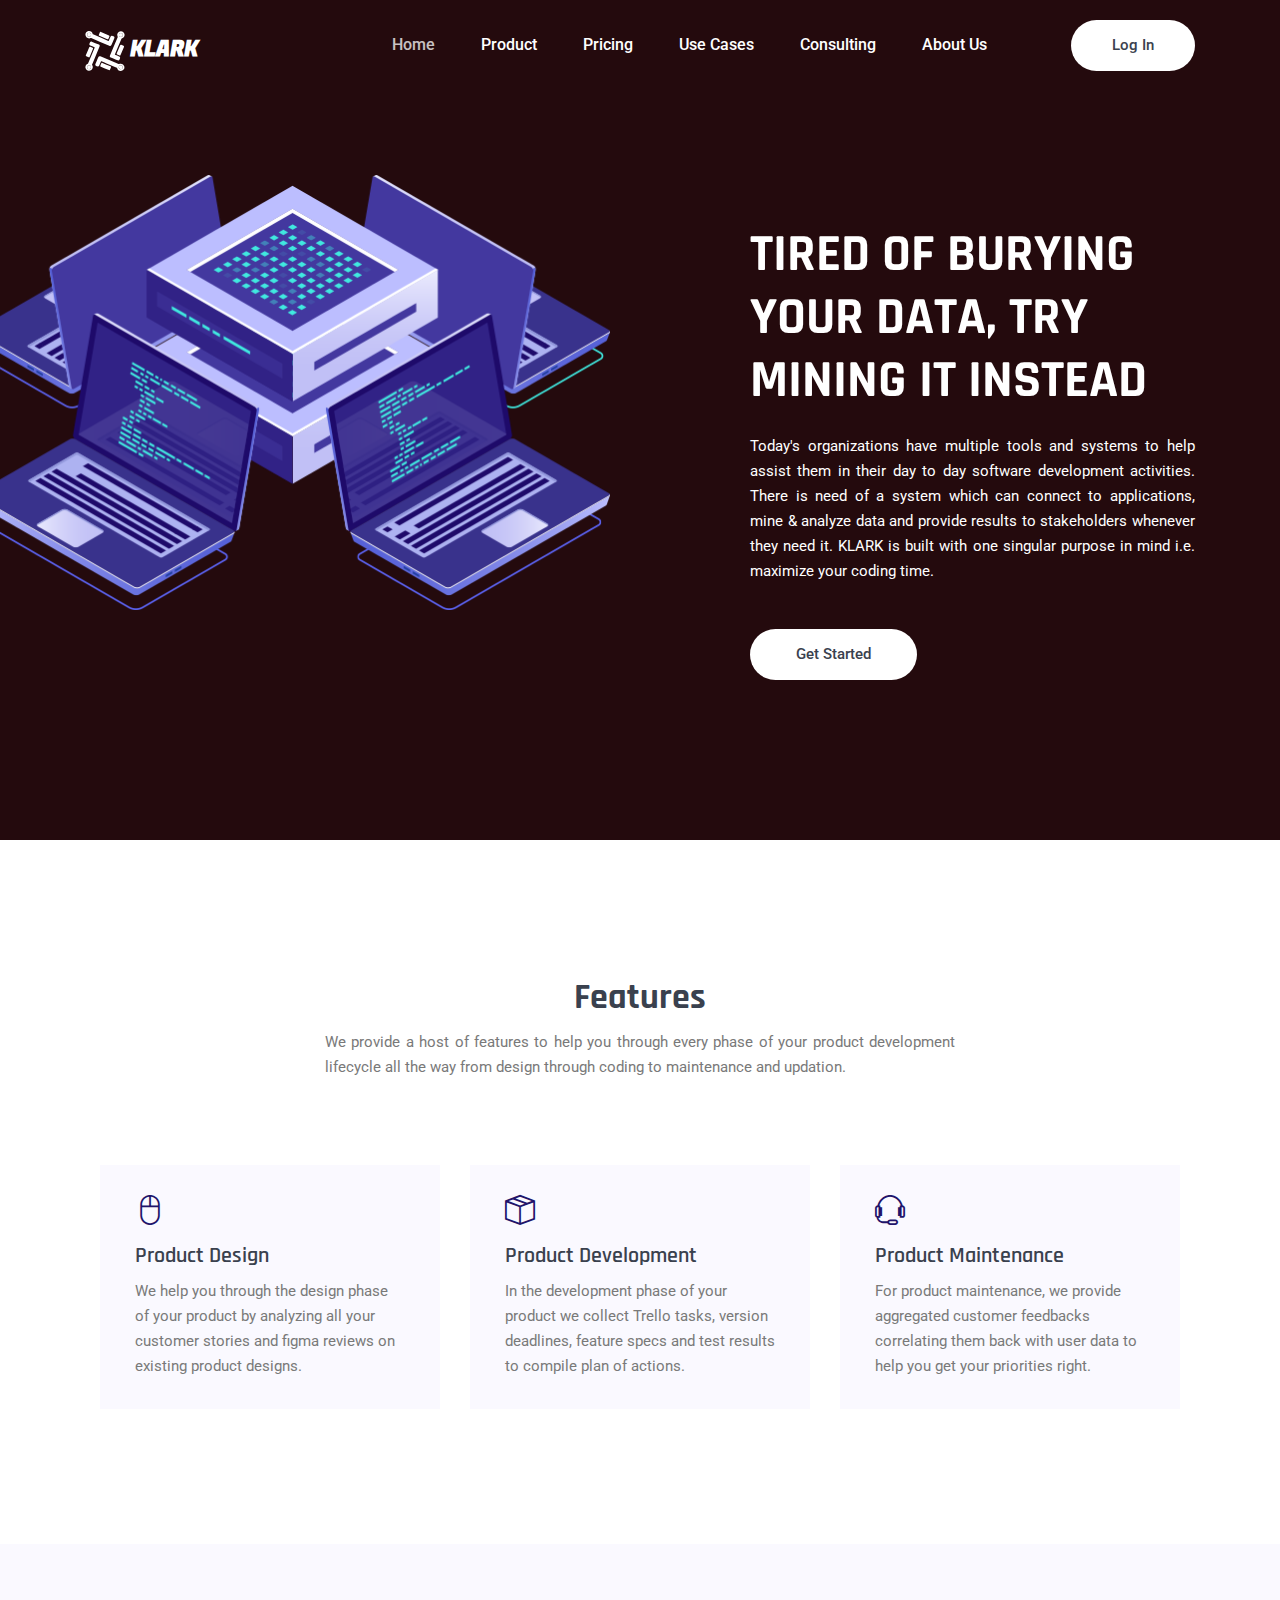
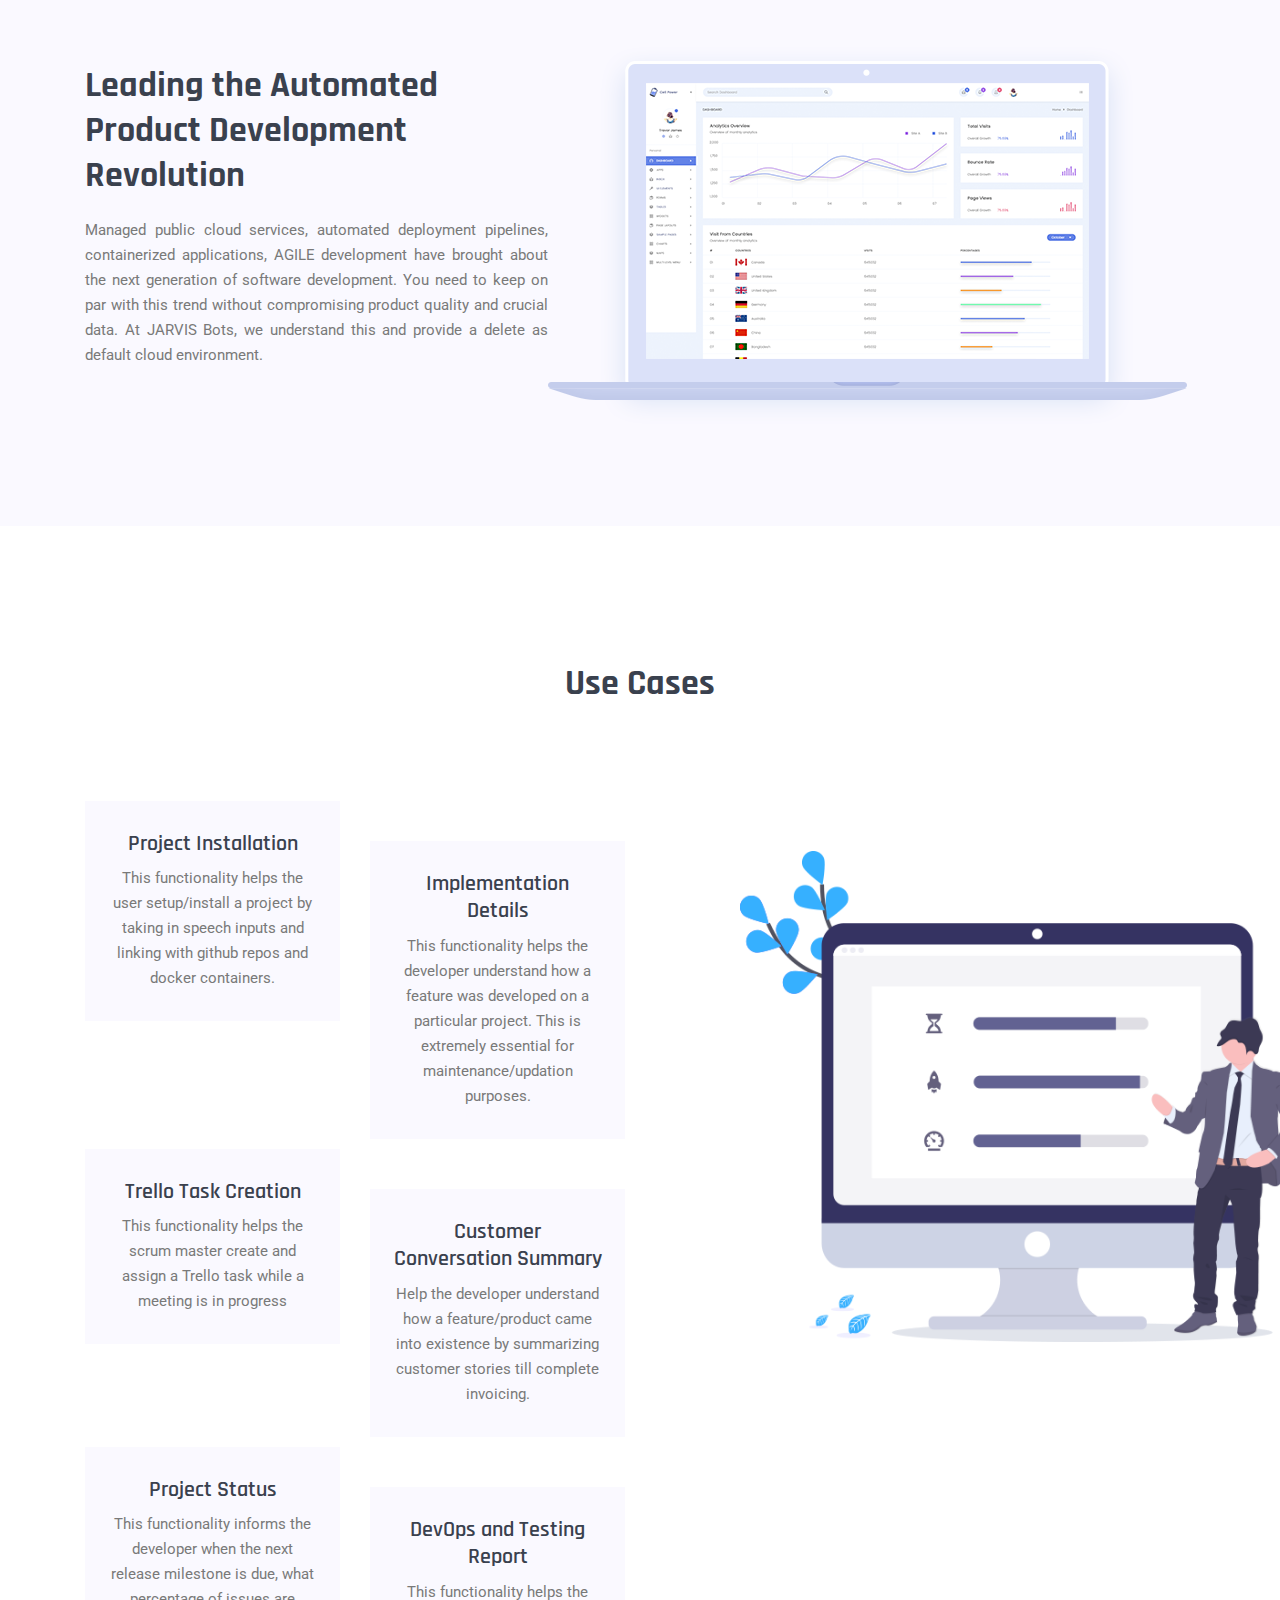
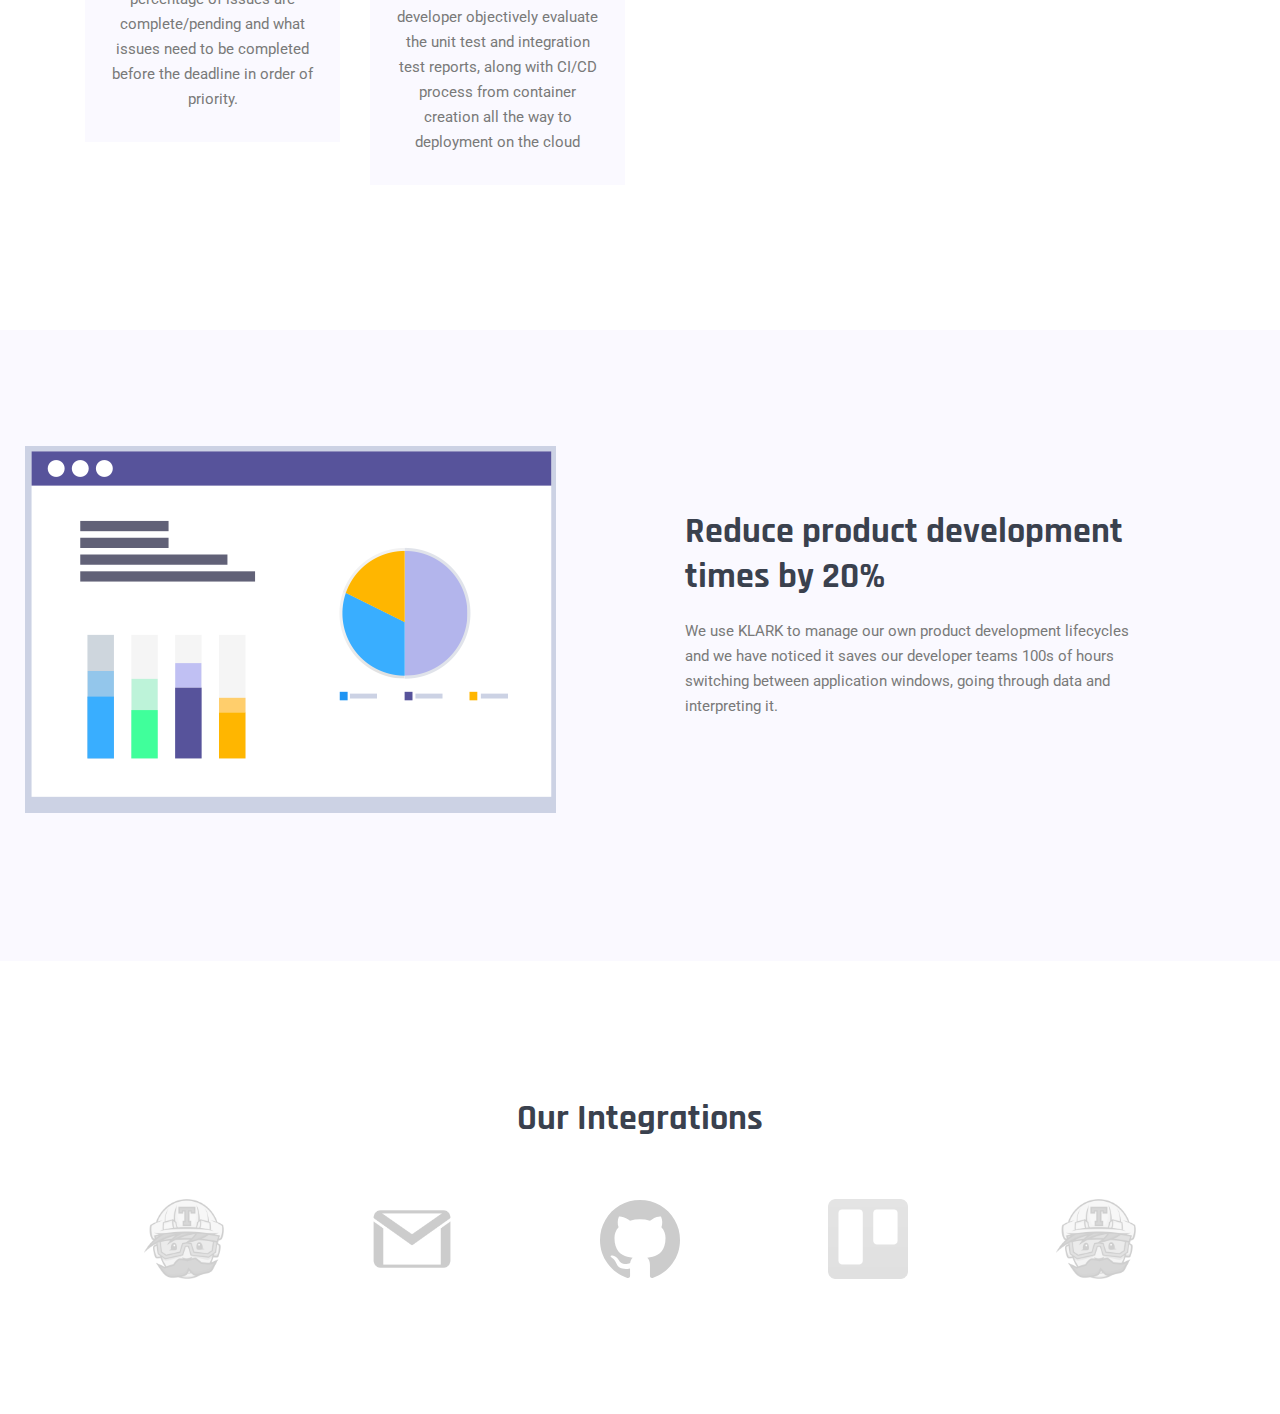
==== commit b07a40be: "Overhaul #1" ====
--- a/index.html
+++ b/index.html
@@ -4,8 +4,8 @@
   <meta charset="UTF-8">
   <meta name="viewport" content="width=device-width, initial-scale=1.0">
   <meta http-equiv="X-UA-Compatible" content="ie=edge">
-  <title>Jarvis Bots</title>
-	<link rel="icon" href="img/logo.png" type="image/png">
+  <title>Klark | Intelligent Process Manager</title>
+	<link rel="icon" href="img/logo.svg">
 
   <link rel="stylesheet" href="vendors/bootstrap/bootstrap.min.css">
   <link rel="stylesheet" href="vendors/fontawesome/css/all.min.css">
@@ -15,6 +15,12 @@
   <link rel="stylesheet" href="vendors/owl-carousel/owl.carousel.min.css">
   <link rel="stylesheet" href="css/login-register.css">
   <link rel="stylesheet" href="css/style.css">
+  <style>
+    @font-face {
+      font-family: IconFont;
+      src: url(FugazOne-Regular.ttf);
+    }
+  </style>
 </head>
 <body >
   <!--================Header Menu Area =================-->
@@ -23,9 +29,11 @@
       <nav class="navbar navbar-expand-lg navbar-light">
         <div class="container box_1620">
           <!-- Brand and toggle get grouped for better mobile display -->
-          <a class="navbar-brand logo_h" href="#">
-            <img style="max-width: 80px;max-height: 60px;"src="img/logo.png" alt="">
-            <span style="color: white;text-align: center;"><b>JARVIS</b></span>
+          <a class="navbar-brand logo_h" href="#" style="height: 40px;">
+            <img style="width: 40px; height: 40px;"src="img/logo.svg" alt="" >
+            <span class="h3" style="color: white; font-family: IconFont;">
+              KLARK
+            </span>
           </a>
           <button class="navbar-toggler" type="button" data-toggle="collapse" data-target="#navbarSupportedContent" aria-controls="navbarSupportedContent" aria-expanded="false" aria-label="Toggle navigation">
             <span class="icon-bar"></span>
@@ -35,10 +43,24 @@
           <!-- Collect the nav links, forms, and other content for toggling -->
           <div class="collapse navbar-collapse offset" id="navbarSupportedContent"> 
             <ul class="nav navbar-nav menu_nav justify-content-end">
-              <li class="nav-item active"><a class="nav-link" href="#">Home</a></li>
-              <li class="nav-item"><a class="nav-link" href="#features">Features</a>
-              <li class="nav-item"><a class="nav-link" href="#usecases">Use cases</a></li>
-              <li class="nav-item"><a class="nav-link" href="#integrations">Integrations</a></li>
+              <li class="nav-item active"><a class="nav-link" href="#">
+                <span class="h6">Home</span>
+              </a></li>
+              <li class="nav-item"><a class="nav-link" href="#features">
+                <span class="h6">Product</span>
+              </a>
+              <li class="nav-item"><a class="nav-link" href="#pricing">
+                <span class="h6">Pricing</span>
+              </a></li>
+              <li class="nav-item"><a class="nav-link" href="#usecases">
+                <span class="h6">Use cases</span>
+              </a></li>
+              <li class="nav-item"><a class="nav-link" href="consulting.html">
+                <span class="h6">Consulting</span>
+              </a></li>
+              <li class="nav-item"><a class="nav-link" href="about_us.html">
+                <span class="h6">About Us</span>
+              </a></li>
             </ul>
 
             <ul class="navbar-right">
@@ -56,7 +78,7 @@
 
   <main class="side-main">
     <!--================ Hero sm Banner start =================-->      
-    <section class="hero-banner mb-30px">
+    <section class="hero-banner">
       <div class="container">
         <div class="row">
           <div class="col-lg-7">
@@ -66,13 +88,15 @@
           </div>
           <div class="col-lg-5 pt-5">
             <div class="hero-banner__content">
-              <h1>Streamline Product Development Cycles</h1>
+              <h1 style="font-size:350%;">
+                TIRED OF BURYING YOUR DATA, TRY MINING IT INSTEAD
+              </h1>
               <p align="justify">
                 Today's organizations have multiple tools and systems to help assist
                 them in their day to day software development activities. 
                 There is need of a system which can connect to applications, mine
                 & analyze data and provide results to stakeholders whenever they need it.
-                JARVIS is built with one singular purpose in mind i.e. maximize your coding time. 
+                KLARK is built with one singular purpose in mind i.e. maximize your coding time. 
               </p>
               <a class="button bg" data-toggle="modal" href="javascript:void(0)" onclick="openRegisterModal();">Get Started</a>
             </div>
@@ -166,6 +190,7 @@
         </div>
       </div>
     </section>
+
     <!--================ about section end =================-->      
     
     <!--================ Offer section start =================-->      
@@ -273,7 +298,7 @@
             <div class="solution__content">
               <h2>Reduce product development times by 20%</h2>
               <p>
-                We use JARVIS to manage our own product development lifecycles
+                We use KLARK to manage our own product development lifecycles
                 and we have noticed it saves our developer teams 100s of hours switching 
                 between application windows, going through data and interpreting it.
               </p>
@@ -285,7 +310,7 @@
     <!--================ Solution section end =================-->      
 
     <!--================ Integrations Area =================-->
-    <section class="clients_logo_area section-padding" id="integrations">
+    <section class="clients_logo_area section-padding" id="about-us">
       <div class="container">
         <h2 style="text-align: center;">Our Integrations</h2>
         <br><br>
--- a/css/login-register.css
+++ b/css/login-register.css
@@ -158,8 +158,8 @@
     width: 100%;
 }
 .login .btn-login, .registerBox .btn-register{
-    background-color: #22195b;
-    border-color: #22195b;
+    background-color: #240a0d;
+    border-color: #240a0d;
     border-width: 0;
     color: #FFFFFF;
     display: block;
@@ -169,7 +169,7 @@
     width: 100%;
 }
 .login .btn-login:hover, .registerBox .btn-register:hover{
-    background-color: #412fb3;
+    background-color:  #240a0d;
     color: #FFFFFF;
 }
 .login .form-control{
@@ -205,7 +205,7 @@
 }
 
 .big-login, .big-register{
-    background-color: #22195b;
+    background-color: #240a0d;
     color: #FFFFFF;
     border-radius: 7px;
     border-width: 2px;
@@ -217,15 +217,15 @@
     transition: all 0.3s ease 0s;
 }
 .big-login:hover{
-    background-color: #412fb3;
+    background-color:  #240a0d;
     color: #FFFFFF;
 }
 .big-register{
     background-color: rgba(0,0,0,.0);
     color: #00bbff;
-    border-color: #22195b;
+    border-color: #240a0d;
 }
 .big-register:hover{
-    border-color: #412fb3;
-    color:  #412fb3;
+    border-color:  #240a0d;
+    color:   #240a0d;
 }--- a/css/style.css
+++ b/css/style.css
@@ -1 +1 @@
-@import url("https://fonts.googleapis.com/css?family=Rajdhani:400,600,700");@import url("https://fonts.googleapis.com/css?family=Roboto:400,500,700");body{color:#797979;font-family:"Roboto",sans-serif;font-size:15px;font-weight:400;line-height:1.667}ul{list-style-type:none;margin:0;padding:0}a:hover{text-decoration:none}button{cursor:pointer}button:focus{outline:0;box-shadow:none}h1,h2,h3,h4,h5,h6{font-family:"Rajdhani",sans-serif;color:#3a414e;line-height:1.25}h1,.h1{font-size:30px;font-weight:700;line-height:1.2}@media (min-width: 600px){h1,.h1{font-size:50px}}h2,.h2{font-size:28px;font-weight:700}@media (min-width: 1000px){h2,.h2{font-size:36px}}h3,.h3{font-size:20px;font-weight:600}@media (min-width: 1000px){h3,.h3{font-size:22px}}.pb-85px{padding-bottom:45px}@media (min-width: 1000px){.pb-85px{padding-bottom:85px}}.section-margin{margin:60px 0}@media (min-width: 1000px){.section-margin{margin:100px 0}}@media (min-width: 1200px){.section-margin{margin:135px 0}}.section-margin--medium{margin:40px 0}@media (min-width: 800px){.section-margin--medium{margin:80px 0}}@media (min-width: 1200px){.section-margin--medium{margin:120px 0}}.section-padding{padding:60px 0}@media (min-width: 1000px){.section-padding{padding:100px 0}}@media (min-width: 1200px){.section-padding{padding:135px 0}}.section-padding--small{padding:60px 0}@media (min-width: 1000px){.section-padding--small{padding:100px 0}}.bg-magnolia{background:#faf9ff}.header_area{position:absolute;top:0;width:100%;z-index:99;transition:background 0.4s, all 0.3s linear}.header_area .navbar-right{min-width:200px;text-align:right}@media (max-width: 991px){.header_area .navbar-right{margin:20px 0}}.header_area .navbar-brand{margin-right:30px}.header_area .navbar-social{min-width:95px;float:right}.header_area .navbar-social li{margin-right:12px}.header_area .navbar-social li i,.header_area .navbar-social li span{font-size:13px;color:#242429}.header_area .navbar-social li:last-child{margin-right:0}.header_area .navbar-social li a:hover i,.header_area .navbar-social li span{color:#21146a}.header_area .menu_nav{width:100%}.header_area .navbar{background:transparent;padding:5px 0;border:0px;border-radius:0px;width:100%}@media (min-width: 991px){.header_area .navbar{padding:20px 0}}.header_area .navbar .nav .nav-item{margin-right:30px}.header_area .navbar .nav .nav-item .nav-link{font-family:"Roboto",sans-serif;color:#fff;font-size:14px;text-transform:capitalize;font-weight:700;display:inline-block}.header_area .navbar .nav .nav-item .nav-link:after{display:none}.header_area .navbar .nav .nav-item:hover .nav-link,.header_area .navbar .nav .nav-item.active .nav-link{color:#fff;opacity:.75}.header_area .navbar .nav .nav-item.submenu{position:relative}.header_area .navbar .nav .nav-item.submenu ul{border:none;padding:0px;border-radius:0px;box-shadow:none;margin:0px;background:#fff}@media (min-width: 992px){.header_area .navbar .nav .nav-item.submenu ul{position:absolute;top:120%;left:0px;min-width:200px;text-align:left;opacity:0;transition:all 300ms ease-in;visibility:hidden;display:block;border:none;padding:0px;border-radius:0px;box-shadow:0px 10px 30px 0px rgba(0,0,0,0.4)}}.header_area .navbar .nav .nav-item.submenu ul:before{content:"";width:0;height:0;border-style:solid;border-width:10px 10px 0 10px;border-color:#eeeeee transparent transparent transparent;position:absolute;right:24px;top:45px;z-index:3;opacity:0;transition:all 400ms linear}.header_area .navbar .nav .nav-item.submenu ul .nav-item{display:block;float:none;margin-right:0px;border-bottom:1px solid #ededed;margin-left:0px;transition:all 0.4s linear}.header_area .navbar .nav .nav-item.submenu ul .nav-item .nav-link{line-height:45px;color:#21146a !important;padding:0px 30px;transition:all 150ms linear;display:block;margin-right:0px}.header_area .navbar .nav .nav-item.submenu ul .nav-item:last-child{border-bottom:none}.header_area .navbar .nav .nav-item.submenu ul .nav-item:hover .nav-link{background-color:#21146a;color:#fff !important}@media (min-width: 992px){.header_area .navbar .nav .nav-item.submenu:hover ul{visibility:visible;opacity:1;top:100%}}.header_area .navbar .nav .nav-item.submenu:hover ul .nav-item{margin-top:0px}.header_area .navbar .nav .nav-item:last-child{margin-right:0px}.header_area .navbar .search{font-size:12px;line-height:60px;display:inline-block;margin-left:80px}.header_area .navbar .search i{font-weight:600}.header_area.navbar_fixed .main_menu{position:fixed;width:100%;top:-70px;left:0;right:0;background:#412fb3;z-index:99;transform:translateY(70px);transition:transform 500ms ease, background 500ms ease;-webkit-transition:transform 500ms ease, background 500ms ease;box-shadow:0px 3px 16px 0px rgba(0,0,0,0.1)}.header_area.navbar_fixed .main_menu .navbar .nav .nav-item .nav-link{line-height:20px}@media (min-width: 992px){.header_area.white_menu .navbar .navbar-brand img{display:none}.header_area.white_menu .navbar .navbar-brand img+img{display:inline-block}}@media (max-width: 991px){.header_area.white_menu .navbar .navbar-brand img{display:inline-block}.header_area.white_menu .navbar .navbar-brand img+img{display:none}}.header_area.white_menu .navbar .nav .nav-item .nav-link{color:#fff}.header_area.white_menu.navbar_fixed .main_menu .navbar .navbar-brand img{display:inline-block}.header_area.white_menu.navbar_fixed .main_menu .navbar .navbar-brand img+img{display:none}.header_area.white_menu.navbar_fixed .main_menu .navbar .nav .nav-item .nav-link{line-height:70px}.top_menu{background:#ec9d5f}.top_menu .float-left a{line-height:40px;display:inline-block;color:#fff;text-transform:uppercase;font-size:12px;margin-right:50px;-webkit-transition:all 0.3s ease 0s;-moz-transition:all 0.3s ease 0s;-o-transition:all 0.3s ease 0s;transition:all 0.3s ease 0s}.top_menu .float-left a:last-child{margin-right:0px}.top_menu .float-right .pur_btn{color:#fff;line-height:40px;display:block;padding:0px 40px;font-weight:500;font-size:12px}@media (max-width: 1619px){.header_area .navbar .search{margin-left:40px}}@media (max-width: 1199px){.header_area .navbar .nav .nav-item{margin-right:28px}.home_banner_area .banner_inner{padding:100px 0px}.header_area .navbar .tickets_btn{margin-left:40px}.home_banner_area .banner_inner .banner_content h2 br{display:none;font-size:36px}.home_banner_area .banner_inner .banner_content h2{font-size:36px;line-height:45px}}@media (max-width: 991px){.navbar-toggler{border:none;border-radius:0px;padding:0px;cursor:pointer;margin-top:27px;margin-bottom:23px}.header_area .navbar{background:#412fb3}.navbar-toggler[aria-expanded="false"] span:nth-child(2){opacity:1}.navbar-toggler[aria-expanded="true"] span:nth-child(2){opacity:0}.navbar-toggler[aria-expanded="true"] span:first-child{transform:rotate(-45deg);position:relative;top:7.5px}.navbar-toggler[aria-expanded="true"] span:last-child{transform:rotate(45deg);bottom:6px;position:relative}.navbar-toggler span{display:block;width:25px;height:3px;background:#fff;margin:auto;margin-bottom:4px;transition:all 400ms linear;cursor:pointer}.navbar .container{padding-left:15px;padding-right:15px}.nav{padding:0px 0px}.header_area+section,.header_area+row,.header_area+div{margin-top:117px}.header_top .nav{padding:0px}.header_area .navbar .nav .nav-item .nav-link{line-height:30px;margin-right:0px;display:block;border-bottom:1px solid #ededed33;border-radius:0px}.header_area .navbar .search{margin-left:0px}.header_area .navbar-collapse{max-height:340px;overflow-y:scroll}.header_area .navbar .nav .nav-item.submenu ul .nav-item .nav-link{padding:0px 15px}.header_area .navbar .nav .nav-item{margin-right:0px}.header_area+section,.header_area+row,.header_area+div{margin-top:41px}.home_banner_area .banner_inner .banner_content .banner_map_img{display:none}.header_area.navbar_fixed .main_menu .navbar .nav .nav-item .nav-link{line-height:40px}.header_area.white_menu.navbar_fixed .main_menu .navbar .nav .nav-item .nav-link{line-height:40px}.header_area.white_menu .navbar .nav .nav-item .nav-link{color:#222}.categories_post img{width:100%}.categories_post{max-width:360px;margin:0 auto}.blog_categorie_area .col-lg-4{margin-top:30px}.blog_area{padding-bottom:80px}.single-post-area .blog_right_sidebar{margin-top:30px}.contact_info{margin-bottom:50px}.home_banner_area .donation_inner{margin-bottom:-30px}.home_banner_area .dontation_item{max-width:350px;margin:auto}.footer_area .col-sm-6{margin-bottom:30px}.footer_area .footer_inner{margin-bottom:-30px}.news_widget{padding-left:0px}.home_banner_area .banner_inner .home_left_img{display:none}.header_area .navbar .tickets_btn{display:none}.home_banner_area .banner_inner{padding:70px 0px 100px 0px}.left_side_text{margin-bottom:50px}.price_item{max-width:360px;margin:0px auto 30px}.price_inner{margin-bottom:-30px}}@media (max-width: 767px){.home_banner_area{min-height:500px}.home_banner_area .banner_inner{min-height:500px}.home_banner_area .banner_inner .banner_content{margin-top:0px}.blog_banner .banner_inner .blog_b_text h2{font-size:40px;line-height:50px}.blog_info.text-right{text-align:left !important;margin-bottom:10px}.home_banner_area .banner_inner .banner_content h3{font-size:30px}.home_banner_area .banner_inner .banner_content p br{display:none}.home_banner_area .banner_inner .banner_content h3 span{line-height:45px;padding-bottom:0px;padding-top:0px}.footer-bottom{text-align:center}.footer-bottom .footer-social{text-align:center;margin-top:15px}.made_life_inner .nav.nav-tabs li{flex:0 0 50%;max-width:50%;margin-bottom:15px}.made_life_inner .nav.nav-tabs{margin-bottom:-15px}.made_life_area.made_white .left_side_text{margin-bottom:0px;margin-top:30px}}@media (max-width: 575px){.top_menu{display:none}.header_area+section,.header_area+row,.header_area+div{margin-top:51px}.home_banner_area .banner_inner .banner_content h2{font-size:28px;line-height:38px}.home_banner_area{min-height:450px}.home_banner_area .banner_inner{min-height:450px}.blog_banner .banner_inner .blog_b_text{margin-top:0px}.home_banner_area .banner_inner .banner_content img{display:none}.home_banner_area .banner_inner .banner_content h5{margin-top:0px}.p_120{padding-top:70px;padding-bottom:70px}.main_title h2{font-size:25px}.sample-text-area{padding:70px 0 70px 0}.generic-blockquote{padding:30px 15px 30px 30px}.blog_details h2{font-size:20px;line-height:30px}.blog_banner .banner_inner .blog_b_text h2{font-size:28px;line-height:38px}.footer-area{padding:70px 0px}.pad_top{padding-top:70px}.pad_btm{padding-bottom:70px}}@media (max-width: 480px){.header_area .navbar-collapse{max-height:250px}.home_banner_area .banner_inner .banner_content{padding:30px 15px;margin-top:0px}.banner_content .white_btn{display:block}.home_banner_area .banner_inner .banner_content h3{font-size:24px}.banner_area .banner_inner .banner_content h2{font-size:32px}.comments-area .thumb{margin-right:10px}.testi_item .media .d-flex{padding-right:0px}.testi_item .media .d-flex img{width:auto;margin-bottom:15px}.testi_item .media{display:block}.banner_btn{margin-bottom:20px}}.hero-banner{position:relative;background:#22195b;background-size:cover;padding:90px 0 60px 0;z-index:1}@media (min-width: 600px){.hero-banner{padding:150px 0 120px 0}}@media (min-width: 991px){.hero-banner{padding:175px 0 160px 0}}@media (min-width: 1200px){.hero-banner{padding:265px 0 275px 0}}.hero-banner__img{position:relative}@media (min-width: 1200px){.hero-banner__img img{position:absolute;top:0;left:-110px}}.hero-banner__content h1{color:#fff;margin-bottom:22px}.hero-banner__content p{color:#fff;margin-bottom:45px}.hero-banner::after{content:"";display:block;position:absolute;top:0;left:0;width:100%;height:60%;background:url(../img/banner/banner-bg.png) left center no-repeat;background-size:cover;z-index:-1}.hero-banner--sm{padding:0;height:300px}.hero-banner--sm::after{height:100%}@media (min-width: 1000px){.hero-banner--sm{height:500px}}.hero-banner--sm__content{position:absolute;top:50%;left:50%;width:100%;transform:translate(-50%, -50%);margin-top:20px;text-align:center}@media (min-width: 600px){.hero-banner--sm__content{margin-top:40px}}.hero-banner--sm__content>*{color:#fff}.hero-banner--sm__content h3{font-size:27px;margin-bottom:0}.hero-banner--sm__content h1{margin-bottom:10px}.hero-banner--sm__content h4{font-size:18px}.banner-breadcrumb{display:inline-block}.banner-breadcrumb .breadcrumb{background:transparent;padding:0}.banner-breadcrumb .breadcrumb-item{padding:.1rem}.banner-breadcrumb .breadcrumb-item a{text-transform:capitalize;color:#fff}.banner-breadcrumb .breadcrumb-item+.breadcrumb-item::before{color:#fff;padding-left:.2rem;padding-right:.4rem}.banner-breadcrumb .breadcrumb-item.active{color:#fff}.section-intro{max-width:630px;margin-right:auto;margin-left:auto}.section-intro__title{font-weight:700;color:#3a414e;margin-bottom:10px}.section-intro__subtitle{font-size:15px;color:#797979;margin-bottom:0}.card-feature{padding:30px 35px;border:0;border-radius:0;background:#faf9ff;-webkit-transition:all 0.3s ease 0s;-moz-transition:all 0.3s ease 0s;-o-transition:all 0.3s ease 0s;transition:all 0.3s ease 0s}.card-feature__icon{margin-bottom:12px}.card-feature__icon i,.card-feature__icon span{font-size:30px;color:#21146a}.card-feature__title{font-size:22px;font-weight:600}.card-feature__subtitle{margin-bottom:0}.card-feature:hover{background:#fff;box-shadow:0px 10px 20px 0px rgba(33,20,106,0.1)}.about__content h2{margin-bottom:20px}.about__content p{margin-bottom:38px}.offer-single{margin-bottom:30px}@media (min-width: 991px){.offer-single{margin-bottom:50px}}.offer-single__content{border:0;border-radius:0;background:#faf9ff;padding:30px 23px;-webkit-transition:all 0.3s ease 0s;-moz-transition:all 0.3s ease 0s;-o-transition:all 0.3s ease 0s;transition:all 0.3s ease 0s}.offer-single__content h4{font-size:22px;font-weight:600}.offer-single__content p{margin-bottom:0}.offer-single__content:hover{background:#fff;box-shadow:0px 10px 20px 0px rgba(33,20,106,0.1)}.offer-single__icon{display:inline-block;margin-bottom:15px}.offer-single__icon i,.offer-single__icon span{font-size:30px;color:#21146a}@media (min-width: 991px){.offer-single__img{position:absolute;width:100%;top:50%;transform:translateY(-50%)}}@media (min-width: 991px) and (min-width: 1200px){.offer-single__img{transform:translateY(0);top:50px;left:100px}}@media (min-width: 991px){.offer-single-wrapper .offer-single:nth-child(even){position:relative;top:40px}}@media (min-width: 1200px){.solution__img{position:relative;left:-60px}}@media (min-width: 1200px){.solution__content{padding-left:30px;padding-right:45px}}.solution__content h2{margin-bottom:20px}.solution__content p{margin-bottom:30px}.card-pricing{background:#faf9ff;border-radius:3px;border:0;-webkit-transition:all 0.3s ease 0s;-moz-transition:all 0.3s ease 0s;-o-transition:all 0.3s ease 0s;transition:all 0.3s ease 0s}.card-pricing:hover{background:#fff;box-shadow:0px 20px 25.5px 4.5px rgba(33,20,106,0.1)}.card-pricing:hover .button{background:#21146a;color:#fff}.card-pricing__header{border-bottom:1px solid #ebebeb;padding:40px 7px}.card-pricing__header h4{font-size:27px;font-weight:700;margin-bottom:5px}.card-pricing__header p{margin-bottom:27px}.card-pricing__price{font-size:40px;font-family:"Roboto",sans-serif;font-weight:700;margin:0}@media (min-width: 991px){.card-pricing__price{font-size:60px}}.card-pricing__price span{font-size:40px;vertical-align:middle;position:relative;bottom:5px}.card-pricing__list{padding:30px 8px 25px 8px;border-bottom:1px solid #ebebeb}.card-pricing__list li{margin-bottom:12px}.card-pricing__list li:last-child{margin-bottom:0}.card-pricing__list li i,.card-pricing__list li span{font-size:13px;margin-right:10px}.card-pricing__list li.unvalid i,.card-pricing__list li.unvalid span{color:#f81c1c;font-size:12px}.card-pricing__footer{padding:45px 0}.testimonial{max-width:970px;margin-right:auto;margin-left:auto}.testimonial__img{width:120px;height:120px;margin-left:auto;margin-right:auto;position:relative;top:30px;z-index:5}.testimonial__content{background:#fff;padding:50px 10px 35px 10px;position:relative}@media (min-width: 1000px){.testimonial__content{padding:50px 20px 35px 20px}}.testimonial__content h3{font-size:22px;font-weight:600;margin-bottom:0}.testimonial__content p{font-size:14px}.testimonial__i{font-size:15px !important;font-style:italic;margin-bottom:0}.testimonial__icon{font-size:173px;color:rgba(119,119,119,0.1);position:absolute;top:50%;transform:translateY(-50%);right:120px}.testimonial .owl-dots{margin-top:40px !important}.testimonial .owl-dots .owl-dot span{width:20px;height:6px;background:#d3d2d5;border-radius:2px;margin:5px 10px}.testimonial .owl-dots .owl-dot.active span{background:#21146a}.our_major_cause .owl-item{padding:0 10px;margin-bottom:50px}@media (max-width: 576px){.our_major_cause .owl-item{margin-bottom:0}}.our_major_cause .card{border:0;box-shadow:0 3px 14px 0px rgba(221,221,221,0.85);margin-bottom:30px;overflow:hidden}@media (max-width: 576px){.our_major_cause .card .card-body{padding:5px}}.our_major_cause .card figure{overflow:hidden;margin:0}.our_major_cause .card figure img{-webkit-transition:all 0.3s ease 0s;-moz-transition:all 0.3s ease 0s;-o-transition:all 0.3s ease 0s;transition:all 0.3s ease 0s}.our_major_cause .card .card_inner_body{padding:20px 12px 30px}.our_major_cause .card .card_inner_body .card-body-top{margin-bottom:30px}.our_major_cause .card .card-text{margin-bottom:0}.our_major_cause .card .progress{overflow:visible;height:4px;position:relative;background:rgba(255,255,255,0.2);top:-4px}.our_major_cause .card .progress .progress-bar span{position:absolute;bottom:-49px;right:11px;font-size:14px}.our_major_cause .card:hover img{-webkit-transform:scale(1.2);-moz-transform:scale(1.2);-ms-transform:scale(1.2);-o-transform:scale(1.2);transform:scale(1.2)}.our_major_cause .card:hover .main_btn2{color:#fff}.clients_logo_area .clients_slider .item{text-align:center}.clients_logo_area .clients_slider .item img{width:auto;text-align:center;display:block;margin:auto;line-height:70px;-webkit-filter:grayscale(100%);-moz-filter:grayscale(100%);-o-filter:grayscale(100%);-ms-filter:grayscale(100%);filter:grayscale(100%);opacity:.2;-webkit-transition:all 0.3s ease 0s;-moz-transition:all 0.3s ease 0s;-o-transition:all 0.3s ease 0s;transition:all 0.3s ease 0s}.clients_logo_area .clients_slider .item:hover img{opacity:1;-webkit-filter:grayscale(0%);-moz-filter:grayscale(0%);-o-filter:grayscale(0%);-ms-filter:grayscale(0%);filter:grayscale(0%)}.says_left{max-width:335px}.says_left h3{font-size:36px;line-height:45px;margin-bottom:20px;margin-top:30px}.says_left p{margin-bottom:0px}.says_item{background:#fff;border:1px solid #eeeeee;border-radius:10px;padding-left:30px;padding-right:30px;padding-top:55px;padding-bottom:55px;-webkit-transition:all 0.3s ease 0s;-moz-transition:all 0.3s ease 0s;-o-transition:all 0.3s ease 0s;transition:all 0.3s ease 0s}.says_item h4{font-size:20px;margin-bottom:13px}.says_item h5{font-weight:300;font-size:14px;margin-bottom:32px}.says_item p{margin-bottom:0px}.says_item:hover{box-shadow:0px 10px 30px 0px rgba(98,71,234,0.1);border-color:#fff}.about_us .about_img:after{content:'';position:absolute;top:30px;bottom:-5px;left:-10px;right:-10px;z-index:1}@media (max-width: 1024px){.about_us .about_img:after{background:#fff}}.about_us .about_img img{position:relative;z-index:2;box-shadow:0px 13px 35px #c9c9c9}.about_us .content_wrapper{padding:25px 0}.about_us .content_wrapper h1{margin-bottom:40px}.about_us .content_wrapper .main_btn{margin-top:50px}.about_us .bottom_para{margin-top:50px}.recent_event .single_event{margin-bottom:30px}.recent_event .single_event figure{overflow:hidden;margin:0;position:relative}.recent_event .single_event figure img{-webkit-transition:all 0.3s ease 0s;-moz-transition:all 0.3s ease 0s;-o-transition:all 0.3s ease 0s;transition:all 0.3s ease 0s}.recent_event .single_event .content_wrapper{padding:22px 28px 10px 0px}@media (max-width: 1024px){.recent_event .single_event .content_wrapper{padding:0}}@media (max-width: 1024px){.recent_event .single_event .content_wrapper{margin-top:0}}.recent_event .single_event .content_wrapper .date_time{font-size:12px;margin-bottom:10px}@media (max-width: 1024px){.recent_event .single_event .content_wrapper .date_time{margin-bottom:0}}.recent_event .single_event .content_wrapper .title{margin-bottom:20px}@media (max-width: 1024px){.recent_event .single_event .content_wrapper .title{margin-bottom:10}}.recent_event .single_event:hover img{-webkit-transform:scale(1.2);-moz-transform:scale(1.2);-ms-transform:scale(1.2);-o-transform:scale(1.2);transform:scale(1.2)}.recent_event .single_event:hover .img-overlay{background:initial}.event_details .event_content{margin-top:40px}.event_details .left_content{margin-top:38px}@media (max-width: 991px){.event_details .left_content{margin-top:0}}.event_details .left_content p i{margin-right:10px}.event_details .right_content h2{margin-bottom:20px}.event_details .right_content p:last-child{margin-bottom:0}.blog-banner{position:relative}.blog-banner h4,.blog-banner h1,.blog-banner a{text-transform:capitalize;color:#fff}.blog-banner h4{font-size:18px;margin-bottom:15px}.blog-banner h1{font-size:30px;margin-bottom:10px;color:#3a414e}@media (min-width: 992px){.blog-banner h1{font-size:36px}}.blog-banner-area{height:280px;position:relative;z-index:1}@media (min-width: 1000px){.blog-banner-area{height:410px}}.blog-banner-area .blog-banner{position:absolute;top:50%;left:50%;width:100%;transform:translate(-50%, -50%)}.blog-banner-area::after{content:"";display:block;position:absolute;top:0;left:0;width:100%;height:100%;background:#f1f6f7;z-index:-1}.blog-banner-btn{border:2px solid #21146a;padding:10px 45px}.blog-banner-btn:hover{background:#21146a;color:#fff}.l_blog_item .l_blog_text .date{margin-top:24px;margin-bottom:15px}.l_blog_item .l_blog_text .date a{font-size:12px}.l_blog_item .l_blog_text h4{font-size:18px;color:#3a414e;border-bottom:1px solid #eeeeee;margin-bottom:0px;padding-bottom:20px;-webkit-transition:all 0.3s ease 0s;-moz-transition:all 0.3s ease 0s;-o-transition:all 0.3s ease 0s;transition:all 0.3s ease 0s}.l_blog_item .l_blog_text h4:hover{color:#21146a}.l_blog_item .l_blog_text p{margin-bottom:0px;padding-top:20px}.causes_slider .owl-dots{text-align:center;margin-top:80px}.causes_slider .owl-dots .owl-dot{height:14px;width:14px;background:#eeeeee;display:inline-block;margin-right:7px}.causes_slider .owl-dots .owl-dot:last-child{margin-right:0px}.causes_slider .owl-dots .owl-dot.active{background:#21146a}.causes_item{background:#fff}.causes_item .causes_img{position:relative}.causes_item .causes_img .c_parcent{position:absolute;bottom:0px;width:100%;left:0px;height:3px;background:rgba(255,255,255,0.5)}.causes_item .causes_img .c_parcent span{width:70%;height:3px;background:#21146a;position:absolute;left:0px;bottom:0px}.causes_item .causes_img .c_parcent span:before{content:"75%";position:absolute;right:-10px;bottom:0px;background:#21146a;color:#fff;padding:0px 5px}.causes_item .causes_text{padding:30px 35px 40px 30px}.causes_item .causes_text h4{color:#3a414e;font-size:18px;font-weight:600;margin-bottom:15px;cursor:pointer}.causes_item .causes_text h4:hover{color:#21146a}.causes_item .causes_text p{font-size:14px;line-height:24px;font-weight:300;margin-bottom:0px}.causes_item .causes_bottom a{width:50%;border:1px solid #21146a;text-align:center;float:left;line-height:50px;background:#21146a;color:#fff;font-size:14px;font-weight:500}.causes_item .causes_bottom a+a{border-color:#eeeeee;background:#fff;font-size:14px;color:#3a414e}.latest_blog_area{background:#f9f9ff}.single-recent-blog-post{margin-bottom:30px}.single-recent-blog-post .thumb{overflow:hidden}.single-recent-blog-post .thumb img{transition:all 0.7s linear}.single-recent-blog-post .details{padding-top:30px}.single-recent-blog-post .details .sec_h4{line-height:24px;padding:10px 0px 13px;transition:all 0.3s linear}.single-recent-blog-post .date{font-size:14px;line-height:24px;font-weight:400}.single-recent-blog-post:hover img{transform:scale(1.23) rotate(10deg)}.tags .tag_btn{font-size:12px;font-weight:500;line-height:20px;border:1px solid #eeeeee;display:inline-block;padding:1px 18px;text-align:center;color:#3a414e}.tags .tag_btn:before{background:#21146a}.tags .tag_btn+.tag_btn{margin-left:2px}.blog_categorie_area{padding-top:30px;padding-bottom:30px}@media (min-width: 900px){.blog_categorie_area{padding-top:80px;padding-bottom:80px}}@media (min-width: 1100px){.blog_categorie_area{padding-top:120px;padding-bottom:120px}}.categories_post{position:relative;text-align:center;cursor:pointer}.categories_post img{max-width:100%}.categories_post .categories_details{position:absolute;top:20px;left:20px;right:20px;bottom:20px;background:rgba(34,34,34,0.75);color:#fff;transition:all 0.3s linear;display:flex;align-items:center;justify-content:center}.categories_post .categories_details h5{margin-bottom:0px;font-size:18px;line-height:26px;text-transform:uppercase;color:#fff;position:relative}.categories_post .categories_details p{font-weight:300;font-size:14px;line-height:26px;margin-bottom:0px}.categories_post .categories_details .border_line{margin:10px 0px;background:#fff;width:100%;height:1px}.categories_post:hover .categories_details{background:rgba(56,74,235,0.85)}.blog_item{margin-bottom:40px}.blog_info{padding-top:30px}.blog_info .post_tag{padding-bottom:20px}.blog_info .post_tag a{color:#3a414e;font-size:14px}.blog_info .post_tag a.active{color:#21146a}.blog_info .blog_meta li a{color:#777777;vertical-align:middle;padding-bottom:10px;display:inline-block;font-size:14px}.blog_info .blog_meta li a i{color:#3a414e;font-size:16px;font-weight:600;padding-left:15px;line-height:20px;vertical-align:middle}.blog_info .blog_meta li a:hover{color:#21146a}.blog_post img{max-width:100%}.blog_details{padding-top:20px}.blog_details h2{font-size:24px;line-height:36px;color:#3a414e;font-weight:600;transition:all 0.3s linear}.blog_details h2:hover{color:#21146a}.blog_details p{margin-bottom:26px}.view_btn{font-size:14px;line-height:36px;display:inline-block;color:#3a414e;font-weight:500;padding:0px 30px;background:#fff}.blog_right_sidebar{border:1px solid #eeeeee;background:#fafaff;padding:30px}.blog_right_sidebar .widget_title{font-size:18px;line-height:25px;background:#21146a;text-align:center;color:#fff;padding:8px 0px;margin-bottom:30px}.blog_right_sidebar .search_widget .input-group .form-control{font-size:14px;line-height:29px;border:0px;width:100%;font-weight:300;color:#fff;padding-left:20px;border-radius:45px;z-index:0;background:#21146a}.blog_right_sidebar .search_widget .input-group .form-control.placeholder{color:#fff}.blog_right_sidebar .search_widget .input-group .form-control:-moz-placeholder{color:#fff}.blog_right_sidebar .search_widget .input-group .form-control::-moz-placeholder{color:#fff}.blog_right_sidebar .search_widget .input-group .form-control::-webkit-input-placeholder{color:#fff}.blog_right_sidebar .search_widget .input-group .form-control:focus{box-shadow:none}.blog_right_sidebar .search_widget .input-group .btn-default{position:absolute;right:20px;background:transparent;border:0px;box-shadow:none;font-size:14px;color:#fff;padding:0px;top:50%;transform:translateY(-50%);z-index:1}.blog_right_sidebar .author_widget{text-align:center}.blog_right_sidebar .author_widget h4{font-size:18px;line-height:20px;color:#3a414e;margin-bottom:5px;margin-top:30px}.blog_right_sidebar .author_widget p{margin-bottom:0px}.blog_right_sidebar .author_widget .social_icon{padding:7px 0px 15px}.blog_right_sidebar .author_widget .social_icon a{font-size:14px;color:#3a414e;transition:all 0.2s linear}.blog_right_sidebar .author_widget .social_icon a+a{margin-left:20px}.blog_right_sidebar .author_widget .social_icon a:hover{color:#21146a}.blog_right_sidebar .popular_post_widget .post_item .media-body{justify-content:center;align-self:center;padding-left:20px}.blog_right_sidebar .popular_post_widget .post_item .media-body h3{font-size:14px;line-height:20px;color:#3a414e;margin-bottom:4px;transition:all 0.3s linear}.blog_right_sidebar .popular_post_widget .post_item .media-body h3:hover{color:#21146a}.blog_right_sidebar .popular_post_widget .post_item .media-body p{font-size:12px;line-height:21px;margin-bottom:0px}.blog_right_sidebar .popular_post_widget .post_item+.post_item{margin-top:20px}.blog_right_sidebar .post_category_widget .cat-list li{border-bottom:2px dotted #eee;transition:all 0.3s ease 0s;padding-bottom:12px}.blog_right_sidebar .post_category_widget .cat-list li a{font-size:14px;line-height:20px;color:#777}.blog_right_sidebar .post_category_widget .cat-list li a p{margin-bottom:0px}.blog_right_sidebar .post_category_widget .cat-list li+li{padding-top:15px}.blog_right_sidebar .post_category_widget .cat-list li:hover{border-color:#21146a}.blog_right_sidebar .post_category_widget .cat-list li:hover a{color:#21146a}.blog_right_sidebar .newsletter_widget{text-align:center}.blog_right_sidebar .newsletter_widget .form-group{margin-bottom:8px}.blog_right_sidebar .newsletter_widget .input-group-prepend{margin-right:-1px}.blog_right_sidebar .newsletter_widget .input-group-text{background:#fff;border-radius:0px;vertical-align:top;font-size:12px;line-height:36px;padding:0px 0px 0px 15px;border:1px solid #eeeeee;border-right:0px}.blog_right_sidebar .newsletter_widget .input-group-text i{color:#cccccc}.blog_right_sidebar .newsletter_widget .form-control{font-size:12px;line-height:24px;color:#cccccc;border:1px solid #eeeeee;border-left:0px;border-radius:0px}.blog_right_sidebar .newsletter_widget .form-control.placeholder{color:#cccccc}.blog_right_sidebar .newsletter_widget .form-control:-moz-placeholder{color:#cccccc}.blog_right_sidebar .newsletter_widget .form-control::-moz-placeholder{color:#cccccc}.blog_right_sidebar .newsletter_widget .form-control::-webkit-input-placeholder{color:#cccccc}.blog_right_sidebar .newsletter_widget .form-control:focus{outline:none;box-shadow:none}.blog_right_sidebar .newsletter_widget .bbtns{background:#21146a;color:#fff;font-size:12px;line-height:38px;display:inline-block;font-weight:500;padding:0px 24px 0px 24px;border-radius:0}.blog_right_sidebar .newsletter_widget .text-bottom{font-size:12px}.blog_right_sidebar .tag_cloud_widget ul li{display:inline-block}.blog_right_sidebar .tag_cloud_widget ul li a{display:inline-block;border:1px solid #eee;background:#fff;padding:0px 13px;margin-bottom:8px;transition:all 0.3s ease 0s;color:#3a414e;font-size:12px}.blog_right_sidebar .tag_cloud_widget ul li a:hover{background:#21146a;color:#fff}.blog_right_sidebar .br{width:100%;height:1px;background:#eee;margin:30px 0px}.blog-pagination{padding-top:25px;padding-bottom:95px}.blog-pagination .page-link{border-radius:0}.blog-pagination .page-item{border:none}.page-link{background:transparent;font-weight:400}.blog-pagination .page-item.active .page-link{background-color:#21146a;border-color:transparent;color:#fff}.blog-pagination .page-link{position:relative;display:block;padding:0.5rem 0.75rem;margin-left:-1px;line-height:1.25;color:#8a8a8a;border:none}.blog-pagination .page-link .lnr{font-weight:600}.blog-pagination .page-item:last-child .page-link,.blog-pagination .page-item:first-child .page-link{border-radius:0}.blog-pagination .page-link:hover{color:#fff;text-decoration:none;background-color:#21146a;border-color:#eee}.single-post-area .social-links{padding-top:10px}.single-post-area .social-links li{display:inline-block;margin-bottom:10px}.single-post-area .social-links li a{color:#cccccc;padding:7px;font-size:14px;transition:all 0.2s linear}.single-post-area .social-links li a:hover{color:#3a414e}.single-post-area .blog_details{padding-top:26px}.single-post-area .blog_details p{margin-bottom:10px}.single-post-area .quotes{margin-top:20px;margin-bottom:30px;padding:24px 35px 24px 30px;background-color:#fff;box-shadow:-20.84px 21.58px 30px 0px rgba(176,176,176,0.1);font-size:14px;line-height:24px;color:#777;font-style:italic}.single-post-area .arrow{position:absolute}.single-post-area .arrow .lnr{font-size:20px;font-weight:600}.single-post-area .thumb .overlay-bg{background:rgba(0,0,0,0.8)}.single-post-area .navigation-area{border-top:1px solid #eee;padding-top:30px;margin-top:60px}.single-post-area .navigation-area p{margin-bottom:0px}.single-post-area .navigation-area h4{font-size:18px;line-height:25px;color:#3a414e}.single-post-area .navigation-area .nav-left{text-align:left}.single-post-area .navigation-area .nav-left .thumb{margin-right:20px;background:#000}.single-post-area .navigation-area .nav-left .thumb img{-webkit-transition:all 0.3s ease 0s;-moz-transition:all 0.3s ease 0s;-o-transition:all 0.3s ease 0s;transition:all 0.3s ease 0s}.single-post-area .navigation-area .nav-left .lnr{margin-left:20px;opacity:0;-webkit-transition:all 0.3s ease 0s;-moz-transition:all 0.3s ease 0s;-o-transition:all 0.3s ease 0s;transition:all 0.3s ease 0s}.single-post-area .navigation-area .nav-left:hover .lnr{opacity:1}.single-post-area .navigation-area .nav-left:hover .thumb img{opacity:.5}@media (max-width: 767px){.single-post-area .navigation-area .nav-left{margin-bottom:30px}}.single-post-area .navigation-area .nav-right{text-align:right}.single-post-area .navigation-area .nav-right .thumb{margin-left:20px;background:#000}.single-post-area .navigation-area .nav-right .thumb img{-webkit-transition:all 0.3s ease 0s;-moz-transition:all 0.3s ease 0s;-o-transition:all 0.3s ease 0s;transition:all 0.3s ease 0s}.single-post-area .navigation-area .nav-right .lnr{margin-right:20px;opacity:0;-webkit-transition:all 0.3s ease 0s;-moz-transition:all 0.3s ease 0s;-o-transition:all 0.3s ease 0s;transition:all 0.3s ease 0s}.single-post-area .navigation-area .nav-right:hover .lnr{opacity:1}.single-post-area .navigation-area .nav-right:hover .thumb img{opacity:.5}@media (max-width: 991px){.single-post-area .sidebar-widgets{padding-bottom:0px}}.comments-area{background:#fafaff;border:1px solid #eee;padding:50px 30px;margin-top:50px}@media (max-width: 414px){.comments-area{padding:50px 8px}}.comments-area h4{text-align:center;margin-bottom:50px;color:#3a414e;font-size:18px}.comments-area h5{font-size:16px;margin-bottom:0px}.comments-area a{color:#3a414e}.comments-area .comment-list{padding-bottom:48px}.comments-area .comment-list:last-child{padding-bottom:0px}.comments-area .comment-list.left-padding{padding-left:25px}@media (max-width: 413px){.comments-area .comment-list .single-comment h5{font-size:12px}.comments-area .comment-list .single-comment .date{font-size:11px}.comments-area .comment-list .single-comment .comment{font-size:10px}}.comments-area .thumb{margin-right:20px}.comments-area .date{font-size:13px;color:#cccccc;margin-bottom:13px}.comments-area .comment{color:#777777;margin-bottom:0px}.comments-area .btn-reply{background-color:#fff;color:#3a414e;padding:5px 18px;font-size:12px;display:block;font-weight:400;-webkit-transition:all 0.3s ease 0s;-moz-transition:all 0.3s ease 0s;-o-transition:all 0.3s ease 0s;transition:all 0.3s ease 0s}.comments-area .btn-reply:hover{background-color:#21146a;color:#fff;font-weight:700}.comment-form{background:#fafaff;text-align:center;border:1px solid #eee;padding:47px 30px 43px;margin-top:50px;margin-bottom:20px}.comment-form .form-group{margin-bottom:20px}.comment-form h4{text-align:center;margin-bottom:50px;font-size:18px;line-height:22px;color:#3a414e}.comment-form .name{padding-left:0px}@media (max-width: 767px){.comment-form .name{padding-right:0px;margin-bottom:1rem}}.comment-form .email{padding-right:0px}@media (max-width: 991px){.comment-form .email{padding-left:0px}}.comment-form .form-control{padding:8px 20px;background:#fff;border:none;border-radius:0px;width:100%;font-size:14px;color:#777777;border:1px solid transparent}.comment-form .form-control:focus{box-shadow:none;border:1px solid #eee}.comment-form .form-control::placeholder{color:#777777}.comment-form textarea.form-control{height:140px;resize:none}.comment-form ::-webkit-input-placeholder{font-size:13px;color:#777}.comment-form ::-moz-placeholder{font-size:13px;color:#777}.comment-form :-ms-input-placeholder{font-size:13px;color:#777}.comment-form :-moz-placeholder{font-size:13px;color:#777}.contact-banner{position:relative}.contact-banner h4,.contact-banner h1,.contact-banner a{text-transform:uppercase;color:#fff}.contact-banner h4{font-size:18px;margin-bottom:15px}.contact-banner h1{font-size:37px;margin-bottom:5px}@media (min-width: 992px){.contact-banner h1{font-size:48px}}.contact-banner-area{height:280px;background:url("../../assets/images/contact-bg.png") center center no-repeat;background-size:cover;position:relative;z-index:1}@media (min-width: 991px){.contact-banner-area{height:450px}}.contact-banner-area .contact-banner{position:absolute;top:50%;left:50%;width:100%;transform:translate(-50%, -50%)}.contact-banner-area::after{content:"";display:block;position:absolute;top:0;left:0;width:100%;height:100%;background:rgba(1,2,11,0.7);z-index:-1}.contact-banner-btn{border:2px solid #21146a;padding:10px 45px}.contact-banner-btn:hover{background:#21146a;color:#fff}.contact-info__icon{margin-right:20px}.contact-info__icon i,.contact-info__icon span{color:#21146a;font-size:20px}.contact-info .media-body h3{font-size:16px;margin-bottom:0}.contact-info .media-body h3 a{color:#3a414e}.contact-info .media-body p{color:#999999}.form-contact .form-group{margin-bottom:10px}.form-contact .form-control{border-radius:0;height:40px;padding-left:18px;border-color:transparent;background:rgba(130,139,178,0.1)}.form-contact .form-control:focus{outline:0;box-shadow:none}.form-contact .form-control::placeholder{font-size:14px;color:#999999}.form-contact .different-control{height:100% !important}.button{display:inline-block;border:1px solid transparent;text-transform:capitalize;font-size:15px;font-weight:500;padding:10px 24px;border-radius:30px;background-color:#fff;color:#21146a;color:#3a414e;transition:all .4s ease}.button i,.button span{margin-left:5px}@media (min-width: 900px){.button{padding:12px 45px}}.button:hover{background-color:transparent;border-color:#21146a;color:#000022}.button-header{padding:12px 40px}.button.bg:hover{border-color:#fff;color:#fff}.button-light{background-color:transparent;border-color:#21146a}.button-light:hover{background-color:#21146a;color:#fff}.button-blog{border:1px solid #21146a;border-radius:4px;font-size:12px;text-transform:uppercase;letter-spacing:1px;font-weight:500;color:#222222;padding:7px 30px}.button-blog:hover{background-color:#21146a;color:#fff}.button-postComment{font-size:12px;text-transform:uppercase;letter-spacing:1px;background-color:#21146a;color:#fff;border-radius:4px;padding:14px 45px}.button-contactForm{font-size:15px;background-color:#21146a;color:#fff;padding:12px 36px}.button-contactForm:hover{border-color:#21146a;color:#21146a}.footer-area{padding:120px 0px 120px;background:#0e1424}@media (max-width: 991px){.footer-area{padding:60px 0px}}@media (max-width: 991px){.footer-area .single-footer-widget{margin-bottom:30px}}.footer-area .single-footer-widget p{color:#7b838a}.footer-area .single-footer-widget h4{color:#fff;font-size:22px;margin-bottom:25px;font-weight:600}@media (max-width: 1024px){.footer-area .single-footer-widget h4{font-size:18px}}@media (max-width: 991px){.footer-area .single-footer-widget h4{margin-bottom:15px}}.footer-area .single-footer-widget ul li{margin-bottom:10px}.footer-area .single-footer-widget ul li a{color:#797979}.footer-area .single-footer-widget .form-wrap{margin-top:25px}.footer-area .single-footer-widget input{height:48px;border:none;width:67% !important;font-weight:400;background:rgba(255,255,255,0.2);color:#fff;padding-left:20px;border-radius:0;font-size:14px;padding:10px}.footer-area .single-footer-widget input:focus{outline:none;box-shadow:none}.footer-area .single-footer-widget input.placeholder{padding-left:10px;color:#797979}.footer-area .single-footer-widget input:-moz-placeholder{padding-left:10px;color:#797979}.footer-area .single-footer-widget input::-moz-placeholder{padding-left:10px;color:#797979}.footer-area .single-footer-widget input::-webkit-input-placeholder{padding-left:10px;color:#797979}.footer-area .single-footer-widget .click-btn{font-family:"Roboto",sans-serif;color:#3a414e;border-radius:0;border-top-left-radius:0px;border-bottom-left-radius:0px;padding:8px 20px;border:0;font-size:14px;background:#fff;font-weight:500;text-transform:capitalize;position:relative;left:0}.footer-area .single-footer-widget .click-btn:focus{outline:none;box-shadow:none}@media (max-width: 375px){.footer-area .single-footer-widget .click-btn{margin-top:10px}}@media (min-width: 400px){.footer-area .single-footer-widget .click-btn{left:-50px}}.footer-area .footer-bottom{margin-top:70px}@media (max-width: 991px){.footer-area .footer-bottom{margin-top:20px}}.footer-area .footer-bottom p{color:#797979}.footer-area .footer-bottom p a{color:#fff}.footer-area .footer-bottom .footer-social{text-align:center}@media (max-width: 991px){.footer-area .footer-bottom .footer-social{text-align:left;margin-top:30px}}.footer-area .footer-bottom .footer-social a{background:rgba(255,255,255,0.15);margin-left:3px;width:32px;color:#fff;display:inline-grid;text-align:center;height:32px;align-content:center}.footer-area .footer-bottom .footer-social a:hover{background:#fff;color:#21146a}.footer-area .footer-bottom .footer-social a i,.footer-area .footer-bottom .footer-social a span{font-size:14px}
+@import url("https://fonts.googleapis.com/css?family=Rajdhani:400,600,700");@import url("https://fonts.googleapis.com/css?family=Roboto:400,500,700");body{color:#797979;font-family:"Roboto",sans-serif;font-size:15px;font-weight:400;line-height:1.667}ul{list-style-type:none;margin:0;padding:0}a:hover{text-decoration:none}button{cursor:pointer}button:focus{outline:0;box-shadow:none}h1,h2,h3,h4,h5,h6{font-family:"Rajdhani",sans-serif;color:#3a414e;line-height:1.25}h1,.h1{font-size:30px;font-weight:700;line-height:1.2}@media (min-width: 600px){h1,.h1{font-size:50px}}h2,.h2{font-size:28px;font-weight:700}@media (min-width: 1000px){h2,.h2{font-size:36px}}h3,.h3{font-size:20px;font-weight:600}@media (min-width: 1000px){h3,.h3{font-size:22px}}.pb-85px{padding-bottom:45px}@media (min-width: 1000px){.pb-85px{padding-bottom:85px}}.section-margin{margin:60px 0}@media (min-width: 1000px){.section-margin{margin:100px 0}}@media (min-width: 1200px){.section-margin{margin:135px 0}}.section-margin--medium{margin:40px 0}@media (min-width: 800px){.section-margin--medium{margin:80px 0}}@media (min-width: 1200px){.section-margin--medium{margin:120px 0}}.section-padding{padding:60px 0}@media (min-width: 1000px){.section-padding{padding:100px 0}}@media (min-width: 1200px){.section-padding{padding:135px 0}}.section-padding--small{padding:60px 0}@media (min-width: 1000px){.section-padding--small{padding:100px 0}}.bg-magnolia{background:#faf9ff}.header_area{position:absolute;top:0;width:100%;z-index:99;transition:background 0.4s, all 0.3s linear}.header_area .navbar-right{min-width:200px;text-align:right}@media (max-width: 991px){.header_area .navbar-right{margin:20px 0}}.header_area .navbar-brand{margin-right:30px}.header_area .navbar-social{min-width:95px;float:right}.header_area .navbar-social li{margin-right:12px}.header_area .navbar-social li i,.header_area .navbar-social li span{font-size:13px;color:#242429}.header_area .navbar-social li:last-child{margin-right:0}.header_area .navbar-social li a:hover i,.header_area .navbar-social li span{color:#21146a}.header_area .menu_nav{width:100%}.header_area .navbar{background:transparent;padding:5px 0;border:0px;border-radius:0px;width:100%}@media (min-width: 991px){.header_area .navbar{padding:20px 0}}.header_area .navbar .nav .nav-item{margin-right:30px}.header_area .navbar .nav .nav-item .nav-link{font-family:"Roboto",sans-serif;color:#fff;font-size:14px;text-transform:capitalize;font-weight:700;display:inline-block}.header_area .navbar .nav .nav-item .nav-link:after{display:none}.header_area .navbar .nav .nav-item:hover .nav-link,.header_area .navbar .nav .nav-item.active .nav-link{color:#fff;opacity:.75}.header_area .navbar .nav .nav-item.submenu{position:relative}.header_area .navbar .nav .nav-item.submenu ul{border:none;padding:0px;border-radius:0px;box-shadow:none;margin:0px;background:#fff}@media (min-width: 992px){.header_area .navbar .nav .nav-item.submenu ul{position:absolute;top:120%;left:0px;min-width:200px;text-align:left;opacity:0;transition:all 300ms ease-in;visibility:hidden;display:block;border:none;padding:0px;border-radius:0px;box-shadow:0px 10px 30px 0px rgba(0,0,0,0.4)}}.header_area .navbar .nav .nav-item.submenu ul:before{content:"";width:0;height:0;border-style:solid;border-width:10px 10px 0 10px;border-color:#eeeeee transparent transparent transparent;position:absolute;right:24px;top:45px;z-index:3;opacity:0;transition:all 400ms linear}.header_area .navbar .nav .nav-item.submenu ul .nav-item{display:block;float:none;margin-right:0px;border-bottom:1px solid #ededed;margin-left:0px;transition:all 0.4s linear}.header_area .navbar .nav .nav-item.submenu ul .nav-item .nav-link{line-height:45px;color:#21146a !important;padding:0px 30px;transition:all 150ms linear;display:block;margin-right:0px}.header_area .navbar .nav .nav-item.submenu ul .nav-item:last-child{border-bottom:none}.header_area .navbar .nav .nav-item.submenu ul .nav-item:hover .nav-link{background-color:#21146a;color:#fff !important}@media (min-width: 992px){.header_area .navbar .nav .nav-item.submenu:hover ul{visibility:visible;opacity:1;top:100%}}.header_area .navbar .nav .nav-item.submenu:hover ul .nav-item{margin-top:0px}.header_area .navbar .nav .nav-item:last-child{margin-right:0px}.header_area .navbar .search{font-size:12px;line-height:60px;display:inline-block;margin-left:80px}.header_area .navbar .search i{font-weight:600}.header_area.navbar_fixed .main_menu{position:fixed;width:100%;top:-70px;left:0;right:0;background: #240a0d;z-index:99;transform:translateY(70px);transition:transform 500ms ease, background 500ms ease;-webkit-transition:transform 500ms ease, background 500ms ease;box-shadow:0px 3px 16px 0px rgba(0,0,0,0.1)}.header_area.navbar_fixed .main_menu .navbar .nav .nav-item .nav-link{line-height:20px}@media (min-width: 992px){.header_area.white_menu .navbar .navbar-brand img{display:none}.header_area.white_menu .navbar .navbar-brand img+img{display:inline-block}}@media (max-width: 991px){.header_area.white_menu .navbar .navbar-brand img{display:inline-block}.header_area.white_menu .navbar .navbar-brand img+img{display:none}}.header_area.white_menu .navbar .nav .nav-item .nav-link{color:#fff}.header_area.white_menu.navbar_fixed .main_menu .navbar .navbar-brand img{display:inline-block}.header_area.white_menu.navbar_fixed .main_menu .navbar .navbar-brand img+img{display:none}.header_area.white_menu.navbar_fixed .main_menu .navbar .nav .nav-item .nav-link{line-height:70px}.top_menu{background:#ec9d5f}.top_menu .float-left a{line-height:40px;display:inline-block;color:#fff;text-transform:uppercase;font-size:12px;margin-right:50px;-webkit-transition:all 0.3s ease 0s;-moz-transition:all 0.3s ease 0s;-o-transition:all 0.3s ease 0s;transition:all 0.3s ease 0s}.top_menu .float-left a:last-child{margin-right:0px}.top_menu .float-right .pur_btn{color:#fff;line-height:40px;display:block;padding:0px 40px;font-weight:500;font-size:12px}@media (max-width: 1619px){.header_area .navbar .search{margin-left:40px}}@media (max-width: 1199px){.header_area .navbar .nav .nav-item{margin-right:28px}.home_banner_area .banner_inner{padding:100px 0px}.header_area .navbar .tickets_btn{margin-left:40px}.home_banner_area .banner_inner .banner_content h2 br{display:none;font-size:36px}.home_banner_area .banner_inner .banner_content h2{font-size:36px;line-height:45px}}@media (max-width: 991px){.navbar-toggler{border:none;border-radius:0px;padding:0px;cursor:pointer;margin-top:27px;margin-bottom:23px}.header_area .navbar{background: #240a0d}.navbar-toggler[aria-expanded="false"] span:nth-child(2){opacity:1}.navbar-toggler[aria-expanded="true"] span:nth-child(2){opacity:0}.navbar-toggler[aria-expanded="true"] span:first-child{transform:rotate(-45deg);position:relative;top:7.5px}.navbar-toggler[aria-expanded="true"] span:last-child{transform:rotate(45deg);bottom:6px;position:relative}.navbar-toggler span{display:block;width:25px;height:3px;background:#fff;margin:auto;margin-bottom:4px;transition:all 400ms linear;cursor:pointer}.navbar .container{padding-left:15px;padding-right:15px}.nav{padding:0px 0px}.header_area+section,.header_area+row,.header_area+div{margin-top:117px}.header_top .nav{padding:0px}.header_area .navbar .nav .nav-item .nav-link{line-height:30px;margin-right:0px;display:block;border-bottom:1px solid #ededed33;border-radius:0px}.header_area .navbar .search{margin-left:0px}.header_area .navbar-collapse{max-height:340px;overflow-y:scroll}.header_area .navbar .nav .nav-item.submenu ul .nav-item .nav-link{padding:0px 15px}.header_area .navbar .nav .nav-item{margin-right:0px}.header_area+section,.header_area+row,.header_area+div{margin-top:41px}.home_banner_area .banner_inner .banner_content .banner_map_img{display:none}.header_area.navbar_fixed .main_menu .navbar .nav .nav-item .nav-link{line-height:40px}.header_area.white_menu.navbar_fixed .main_menu .navbar .nav .nav-item .nav-link{line-height:40px}.header_area.white_menu .navbar .nav .nav-item .nav-link{color:#222}.categories_post img{width:100%}.categories_post{max-width:360px;margin:0 auto}.blog_categorie_area .col-lg-4{margin-top:30px}.blog_area{padding-bottom:80px}.single-post-area .blog_right_sidebar{margin-top:30px}.contact_info{margin-bottom:50px}.home_banner_area .donation_inner{margin-bottom:-30px}.home_banner_area .dontation_item{max-width:350px;margin:auto}.footer_area .col-sm-6{margin-bottom:30px}.footer_area .footer_inner{margin-bottom:-30px}.news_widget{padding-left:0px}.home_banner_area .banner_inner .home_left_img{display:none}.header_area .navbar .tickets_btn{display:none}.home_banner_area .banner_inner{padding:70px 0px 100px 0px}.left_side_text{margin-bottom:50px}.price_item{max-width:360px;margin:0px auto 30px}.price_inner{margin-bottom:-30px}}@media (max-width: 767px){.home_banner_area{min-height:500px}.home_banner_area .banner_inner{min-height:500px}.home_banner_area .banner_inner .banner_content{margin-top:0px}.blog_banner .banner_inner .blog_b_text h2{font-size:40px;line-height:50px}.blog_info.text-right{text-align:left !important;margin-bottom:10px}.home_banner_area .banner_inner .banner_content h3{font-size:30px}.home_banner_area .banner_inner .banner_content p br{display:none}.home_banner_area .banner_inner .banner_content h3 span{line-height:45px;padding-bottom:0px;padding-top:0px}.footer-bottom{text-align:center}.footer-bottom .footer-social{text-align:center;margin-top:15px}.made_life_inner .nav.nav-tabs li{flex:0 0 50%;max-width:50%;margin-bottom:15px}.made_life_inner .nav.nav-tabs{margin-bottom:-15px}.made_life_area.made_white .left_side_text{margin-bottom:0px;margin-top:30px}}@media (max-width: 575px){.top_menu{display:none}.header_area+section,.header_area+row,.header_area+div{margin-top:51px}.home_banner_area .banner_inner .banner_content h2{font-size:28px;line-height:38px}.home_banner_area{min-height:450px}.home_banner_area .banner_inner{min-height:450px}.blog_banner .banner_inner .blog_b_text{margin-top:0px}.home_banner_area .banner_inner .banner_content img{display:none}.home_banner_area .banner_inner .banner_content h5{margin-top:0px}.p_120{padding-top:70px;padding-bottom:70px}.main_title h2{font-size:25px}.sample-text-area{padding:70px 0 70px 0}.generic-blockquote{padding:30px 15px 30px 30px}.blog_details h2{font-size:20px;line-height:30px}.blog_banner .banner_inner .blog_b_text h2{font-size:28px;line-height:38px}.footer-area{padding:70px 0px}.pad_top{padding-top:70px}.pad_btm{padding-bottom:70px}}@media (max-width: 480px){.header_area .navbar-collapse{max-height:250px}.home_banner_area .banner_inner .banner_content{padding:30px 15px;margin-top:0px}.banner_content .white_btn{display:block}.home_banner_area .banner_inner .banner_content h3{font-size:24px}.banner_area .banner_inner .banner_content h2{font-size:32px}.comments-area .thumb{margin-right:10px}.testi_item .media .d-flex{padding-right:0px}.testi_item .media .d-flex img{width:auto;margin-bottom:15px}.testi_item .media{display:block}.banner_btn{margin-bottom:20px}}.hero-banner{position:relative;background:#240a0d;background-size:cover;padding:90px 0 60px 0;z-index:1}@media (min-width: 600px){.hero-banner{padding:150px 0 120px 0}}@media (min-width: 991px){.hero-banner{padding:175px 0 160px 0}}.hero-banner__img{position:relative}@media (min-width: 1200px){.hero-banner__img img{position:absolute;top:0;left:-110px}}.hero-banner__content h1{color:#fff;margin-bottom:22px}.hero-banner__content p{color:#fff;margin-bottom:45px}.hero-banner::after{content:"";display:block;position:absolute;top:0;left:0;width:100%;height:60%;background-size:cover;z-index:-1}.hero-banner--sm{padding:0;height:300px}.hero-banner--sm::after{height:100%}@media (min-width: 1000px){.hero-banner--sm{height:500px}}.hero-banner--sm__content{position:absolute;top:50%;left:50%;width:100%;transform:translate(-50%, -50%);margin-top:20px;text-align:center}@media (min-width: 600px){.hero-banner--sm__content{margin-top:40px}}.hero-banner--sm__content>*{color:#fff}.hero-banner--sm__content h3{font-size:27px;margin-bottom:0}.hero-banner--sm__content h1{margin-bottom:10px}.hero-banner--sm__content h4{font-size:18px}.banner-breadcrumb{display:inline-block}.banner-breadcrumb .breadcrumb{background:transparent;padding:0}.banner-breadcrumb .breadcrumb-item{padding:.1rem}.banner-breadcrumb .breadcrumb-item a{text-transform:capitalize;color:#fff}.banner-breadcrumb .breadcrumb-item+.breadcrumb-item::before{color:#fff;padding-left:.2rem;padding-right:.4rem}.banner-breadcrumb .breadcrumb-item.active{color:#fff}.section-intro{max-width:630px;margin-right:auto;margin-left:auto}.section-intro__title{font-weight:700;color:#3a414e;margin-bottom:10px}.section-intro__subtitle{font-size:15px;color:#797979;margin-bottom:0}.card-feature{padding:30px 35px;border:0;border-radius:0;background:#faf9ff;-webkit-transition:all 0.3s ease 0s;-moz-transition:all 0.3s ease 0s;-o-transition:all 0.3s ease 0s;transition:all 0.3s ease 0s}.card-feature__icon{margin-bottom:12px}.card-feature__icon i,.card-feature__icon span{font-size:30px;color:#21146a}.card-feature__title{font-size:22px;font-weight:600}.card-feature__subtitle{margin-bottom:0}.card-feature:hover{background:#fff;box-shadow:0px 10px 20px 0px rgba(33,20,106,0.1)}.about__content h2{margin-bottom:20px}.about__content p{margin-bottom:38px}.offer-single{margin-bottom:30px}@media (min-width: 991px){.offer-single{margin-bottom:50px}}.offer-single__content{border:0;border-radius:0;background:#faf9ff;padding:30px 23px;-webkit-transition:all 0.3s ease 0s;-moz-transition:all 0.3s ease 0s;-o-transition:all 0.3s ease 0s;transition:all 0.3s ease 0s}.offer-single__content h4{font-size:22px;font-weight:600}.offer-single__content p{margin-bottom:0}.offer-single__content:hover{background:#fff;box-shadow:0px 10px 20px 0px rgba(33,20,106,0.1)}.offer-single__icon{display:inline-block;margin-bottom:15px}.offer-single__icon i,.offer-single__icon span{font-size:30px;color:#21146a}@media (min-width: 991px){.offer-single__img{position:absolute;width:100%;top:50%;transform:translateY(-50%)}}@media (min-width: 991px) and (min-width: 1200px){.offer-single__img{transform:translateY(0);top:50px;left:100px}}@media (min-width: 991px){.offer-single-wrapper .offer-single:nth-child(even){position:relative;top:40px}}@media (min-width: 1200px){.solution__img{position:relative;left:-60px}}@media (min-width: 1200px){.solution__content{padding-left:30px;padding-right:45px}}.solution__content h2{margin-bottom:20px}.solution__content p{margin-bottom:30px}.card-pricing{background:#faf9ff;border-radius:3px;border:0;-webkit-transition:all 0.3s ease 0s;-moz-transition:all 0.3s ease 0s;-o-transition:all 0.3s ease 0s;transition:all 0.3s ease 0s}.card-pricing:hover{background:#fff;box-shadow:0px 20px 25.5px 4.5px rgba(33,20,106,0.1)}.card-pricing:hover .button{background:#21146a;color:#fff}.card-pricing__header{border-bottom:1px solid #ebebeb;padding:40px 7px}.card-pricing__header h4{font-size:27px;font-weight:700;margin-bottom:5px}.card-pricing__header p{margin-bottom:27px}.card-pricing__price{font-size:40px;font-family:"Roboto",sans-serif;font-weight:700;margin:0}@media (min-width: 991px){.card-pricing__price{font-size:60px}}.card-pricing__price span{font-size:40px;vertical-align:middle;position:relative;bottom:5px}.card-pricing__list{padding:30px 8px 25px 8px;border-bottom:1px solid #ebebeb}.card-pricing__list li{margin-bottom:12px}.card-pricing__list li:last-child{margin-bottom:0}.card-pricing__list li i,.card-pricing__list li span{font-size:13px;margin-right:10px}.card-pricing__list li.unvalid i,.card-pricing__list li.unvalid span{color:#f81c1c;font-size:12px}.card-pricing__footer{padding:45px 0}.testimonial{max-width:970px;margin-right:auto;margin-left:auto}.testimonial__img{width:120px;height:120px;margin-left:auto;margin-right:auto;position:relative;top:30px;z-index:5}.testimonial__content{background:#fff;padding:50px 10px 35px 10px;position:relative}@media (min-width: 1000px){.testimonial__content{padding:50px 20px 35px 20px}}.testimonial__content h3{font-size:22px;font-weight:600;margin-bottom:0}.testimonial__content p{font-size:14px}.testimonial__i{font-size:15px !important;font-style:italic;margin-bottom:0}.testimonial__icon{font-size:173px;color:rgba(119,119,119,0.1);position:absolute;top:50%;transform:translateY(-50%);right:120px}.testimonial .owl-dots{margin-top:40px !important}.testimonial .owl-dots .owl-dot span{width:20px;height:6px;background:#d3d2d5;border-radius:2px;margin:5px 10px}.testimonial .owl-dots .owl-dot.active span{background:#21146a}.our_major_cause .owl-item{padding:0 10px;margin-bottom:50px}@media (max-width: 576px){.our_major_cause .owl-item{margin-bottom:0}}.our_major_cause .card{border:0;box-shadow:0 3px 14px 0px rgba(221,221,221,0.85);margin-bottom:30px;overflow:hidden}@media (max-width: 576px){.our_major_cause .card .card-body{padding:5px}}.our_major_cause .card figure{overflow:hidden;margin:0}.our_major_cause .card figure img{-webkit-transition:all 0.3s ease 0s;-moz-transition:all 0.3s ease 0s;-o-transition:all 0.3s ease 0s;transition:all 0.3s ease 0s}.our_major_cause .card .card_inner_body{padding:20px 12px 30px}.our_major_cause .card .card_inner_body .card-body-top{margin-bottom:30px}.our_major_cause .card .card-text{margin-bottom:0}.our_major_cause .card .progress{overflow:visible;height:4px;position:relative;background:rgba(255,255,255,0.2);top:-4px}.our_major_cause .card .progress .progress-bar span{position:absolute;bottom:-49px;right:11px;font-size:14px}.our_major_cause .card:hover img{-webkit-transform:scale(1.2);-moz-transform:scale(1.2);-ms-transform:scale(1.2);-o-transform:scale(1.2);transform:scale(1.2)}.our_major_cause .card:hover .main_btn2{color:#fff}.clients_logo_area .clients_slider .item{text-align:center}.clients_logo_area .clients_slider .item img{width:auto;text-align:center;display:block;margin:auto;line-height:70px;-webkit-filter:grayscale(100%);-moz-filter:grayscale(100%);-o-filter:grayscale(100%);-ms-filter:grayscale(100%);filter:grayscale(100%);opacity:.2;-webkit-transition:all 0.3s ease 0s;-moz-transition:all 0.3s ease 0s;-o-transition:all 0.3s ease 0s;transition:all 0.3s ease 0s}.clients_logo_area .clients_slider .item:hover img{opacity:1;-webkit-filter:grayscale(0%);-moz-filter:grayscale(0%);-o-filter:grayscale(0%);-ms-filter:grayscale(0%);filter:grayscale(0%)}.says_left{max-width:335px}.says_left h3{font-size:36px;line-height:45px;margin-bottom:20px;margin-top:30px}.says_left p{margin-bottom:0px}.says_item{background:#fff;border:1px solid #eeeeee;border-radius:10px;padding-left:30px;padding-right:30px;padding-top:55px;padding-bottom:55px;-webkit-transition:all 0.3s ease 0s;-moz-transition:all 0.3s ease 0s;-o-transition:all 0.3s ease 0s;transition:all 0.3s ease 0s}.says_item h4{font-size:20px;margin-bottom:13px}.says_item h5{font-weight:300;font-size:14px;margin-bottom:32px}.says_item p{margin-bottom:0px}.says_item:hover{box-shadow:0px 10px 30px 0px rgba(98,71,234,0.1);border-color:#fff}.about_us .about_img:after{content:'';position:absolute;top:30px;bottom:-5px;left:-10px;right:-10px;z-index:1}@media (max-width: 1024px){.about_us .about_img:after{background:#fff}}.about_us .about_img img{position:relative;z-index:2;box-shadow:0px 13px 35px #c9c9c9}.about_us .content_wrapper{padding:25px 0}.about_us .content_wrapper h1{margin-bottom:40px}.about_us .content_wrapper .main_btn{margin-top:50px}.about_us .bottom_para{margin-top:50px}.recent_event .single_event{margin-bottom:30px}.recent_event .single_event figure{overflow:hidden;margin:0;position:relative}.recent_event .single_event figure img{-webkit-transition:all 0.3s ease 0s;-moz-transition:all 0.3s ease 0s;-o-transition:all 0.3s ease 0s;transition:all 0.3s ease 0s}.recent_event .single_event .content_wrapper{padding:22px 28px 10px 0px}@media (max-width: 1024px){.recent_event .single_event .content_wrapper{padding:0}}@media (max-width: 1024px){.recent_event .single_event .content_wrapper{margin-top:0}}.recent_event .single_event .content_wrapper .date_time{font-size:12px;margin-bottom:10px}@media (max-width: 1024px){.recent_event .single_event .content_wrapper .date_time{margin-bottom:0}}.recent_event .single_event .content_wrapper .title{margin-bottom:20px}@media (max-width: 1024px){.recent_event .single_event .content_wrapper .title{margin-bottom:10}}.recent_event .single_event:hover img{-webkit-transform:scale(1.2);-moz-transform:scale(1.2);-ms-transform:scale(1.2);-o-transform:scale(1.2);transform:scale(1.2)}.recent_event .single_event:hover .img-overlay{background:initial}.event_details .event_content{margin-top:40px}.event_details .left_content{margin-top:38px}@media (max-width: 991px){.event_details .left_content{margin-top:0}}.event_details .left_content p i{margin-right:10px}.event_details .right_content h2{margin-bottom:20px}.event_details .right_content p:last-child{margin-bottom:0}.blog-banner{position:relative}.blog-banner h4,.blog-banner h1,.blog-banner a{text-transform:capitalize;color:#fff}.blog-banner h4{font-size:18px;margin-bottom:15px}.blog-banner h1{font-size:30px;margin-bottom:10px;color:#3a414e}@media (min-width: 992px){.blog-banner h1{font-size:36px}}.blog-banner-area{height:280px;position:relative;z-index:1}@media (min-width: 1000px){.blog-banner-area{height:410px}}.blog-banner-area .blog-banner{position:absolute;top:50%;left:50%;width:100%;transform:translate(-50%, -50%)}.blog-banner-area::after{content:"";display:block;position:absolute;top:0;left:0;width:100%;height:100%;background:#f1f6f7;z-index:-1}.blog-banner-btn{border:2px solid #21146a;padding:10px 45px}.blog-banner-btn:hover{background:#21146a;color:#fff}.l_blog_item .l_blog_text .date{margin-top:24px;margin-bottom:15px}.l_blog_item .l_blog_text .date a{font-size:12px}.l_blog_item .l_blog_text h4{font-size:18px;color:#3a414e;border-bottom:1px solid #eeeeee;margin-bottom:0px;padding-bottom:20px;-webkit-transition:all 0.3s ease 0s;-moz-transition:all 0.3s ease 0s;-o-transition:all 0.3s ease 0s;transition:all 0.3s ease 0s}.l_blog_item .l_blog_text h4:hover{color:#21146a}.l_blog_item .l_blog_text p{margin-bottom:0px;padding-top:20px}.causes_slider .owl-dots{text-align:center;margin-top:80px}.causes_slider .owl-dots .owl-dot{height:14px;width:14px;background:#eeeeee;display:inline-block;margin-right:7px}.causes_slider .owl-dots .owl-dot:last-child{margin-right:0px}.causes_slider .owl-dots .owl-dot.active{background:#21146a}.causes_item{background:#fff}.causes_item .causes_img{position:relative}.causes_item .causes_img .c_parcent{position:absolute;bottom:0px;width:100%;left:0px;height:3px;background:rgba(255,255,255,0.5)}.causes_item .causes_img .c_parcent span{width:70%;height:3px;background:#21146a;position:absolute;left:0px;bottom:0px}.causes_item .causes_img .c_parcent span:before{content:"75%";position:absolute;right:-10px;bottom:0px;background:#21146a;color:#fff;padding:0px 5px}.causes_item .causes_text{padding:30px 35px 40px 30px}.causes_item .causes_text h4{color:#3a414e;font-size:18px;font-weight:600;margin-bottom:15px;cursor:pointer}.causes_item .causes_text h4:hover{color:#21146a}.causes_item .causes_text p{font-size:14px;line-height:24px;font-weight:300;margin-bottom:0px}.causes_item .causes_bottom a{width:50%;border:1px solid #21146a;text-align:center;float:left;line-height:50px;background:#21146a;color:#fff;font-size:14px;font-weight:500}.causes_item .causes_bottom a+a{border-color:#eeeeee;background:#fff;font-size:14px;color:#3a414e}.latest_blog_area{background:#f9f9ff}.single-recent-blog-post{margin-bottom:30px}.single-recent-blog-post .thumb{overflow:hidden}.single-recent-blog-post .thumb img{transition:all 0.7s linear}.single-recent-blog-post .details{padding-top:30px}.single-recent-blog-post .details .sec_h4{line-height:24px;padding:10px 0px 13px;transition:all 0.3s linear}.single-recent-blog-post .date{font-size:14px;line-height:24px;font-weight:400}.single-recent-blog-post:hover img{transform:scale(1.23) rotate(10deg)}.tags .tag_btn{font-size:12px;font-weight:500;line-height:20px;border:1px solid #eeeeee;display:inline-block;padding:1px 18px;text-align:center;color:#3a414e}.tags .tag_btn:before{background:#21146a}.tags .tag_btn+.tag_btn{margin-left:2px}.blog_categorie_area{padding-top:30px;padding-bottom:30px}@media (min-width: 900px){.blog_categorie_area{padding-top:80px;padding-bottom:80px}}@media (min-width: 1100px){.blog_categorie_area{padding-top:120px;padding-bottom:120px}}.categories_post{position:relative;text-align:center;cursor:pointer}.categories_post img{max-width:100%}.categories_post .categories_details{position:absolute;top:20px;left:20px;right:20px;bottom:20px;background:rgba(34,34,34,0.75);color:#fff;transition:all 0.3s linear;display:flex;align-items:center;justify-content:center}.categories_post .categories_details h5{margin-bottom:0px;font-size:18px;line-height:26px;text-transform:uppercase;color:#fff;position:relative}.categories_post .categories_details p{font-weight:300;font-size:14px;line-height:26px;margin-bottom:0px}.categories_post .categories_details .border_line{margin:10px 0px;background:#fff;width:100%;height:1px}.categories_post:hover .categories_details{background:rgba(56,74,235,0.85)}.blog_item{margin-bottom:40px}.blog_info{padding-top:30px}.blog_info .post_tag{padding-bottom:20px}.blog_info .post_tag a{color:#3a414e;font-size:14px}.blog_info .post_tag a.active{color:#21146a}.blog_info .blog_meta li a{color:#777777;vertical-align:middle;padding-bottom:10px;display:inline-block;font-size:14px}.blog_info .blog_meta li a i{color:#3a414e;font-size:16px;font-weight:600;padding-left:15px;line-height:20px;vertical-align:middle}.blog_info .blog_meta li a:hover{color:#21146a}.blog_post img{max-width:100%}.blog_details{padding-top:20px}.blog_details h2{font-size:24px;line-height:36px;color:#3a414e;font-weight:600;transition:all 0.3s linear}.blog_details h2:hover{color:#21146a}.blog_details p{margin-bottom:26px}.view_btn{font-size:14px;line-height:36px;display:inline-block;color:#3a414e;font-weight:500;padding:0px 30px;background:#fff}.blog_right_sidebar{border:1px solid #eeeeee;background:#fafaff;padding:30px}.blog_right_sidebar .widget_title{font-size:18px;line-height:25px;background:#21146a;text-align:center;color:#fff;padding:8px 0px;margin-bottom:30px}.blog_right_sidebar .search_widget .input-group .form-control{font-size:14px;line-height:29px;border:0px;width:100%;font-weight:300;color:#fff;padding-left:20px;border-radius:45px;z-index:0;background:#21146a}.blog_right_sidebar .search_widget .input-group .form-control.placeholder{color:#fff}.blog_right_sidebar .search_widget .input-group .form-control:-moz-placeholder{color:#fff}.blog_right_sidebar .search_widget .input-group .form-control::-moz-placeholder{color:#fff}.blog_right_sidebar .search_widget .input-group .form-control::-webkit-input-placeholder{color:#fff}.blog_right_sidebar .search_widget .input-group .form-control:focus{box-shadow:none}.blog_right_sidebar .search_widget .input-group .btn-default{position:absolute;right:20px;background:transparent;border:0px;box-shadow:none;font-size:14px;color:#fff;padding:0px;top:50%;transform:translateY(-50%);z-index:1}.blog_right_sidebar .author_widget{text-align:center}.blog_right_sidebar .author_widget h4{font-size:18px;line-height:20px;color:#3a414e;margin-bottom:5px;margin-top:30px}.blog_right_sidebar .author_widget p{margin-bottom:0px}.blog_right_sidebar .author_widget .social_icon{padding:7px 0px 15px}.blog_right_sidebar .author_widget .social_icon a{font-size:14px;color:#3a414e;transition:all 0.2s linear}.blog_right_sidebar .author_widget .social_icon a+a{margin-left:20px}.blog_right_sidebar .author_widget .social_icon a:hover{color:#21146a}.blog_right_sidebar .popular_post_widget .post_item .media-body{justify-content:center;align-self:center;padding-left:20px}.blog_right_sidebar .popular_post_widget .post_item .media-body h3{font-size:14px;line-height:20px;color:#3a414e;margin-bottom:4px;transition:all 0.3s linear}.blog_right_sidebar .popular_post_widget .post_item .media-body h3:hover{color:#21146a}.blog_right_sidebar .popular_post_widget .post_item .media-body p{font-size:12px;line-height:21px;margin-bottom:0px}.blog_right_sidebar .popular_post_widget .post_item+.post_item{margin-top:20px}.blog_right_sidebar .post_category_widget .cat-list li{border-bottom:2px dotted #eee;transition:all 0.3s ease 0s;padding-bottom:12px}.blog_right_sidebar .post_category_widget .cat-list li a{font-size:14px;line-height:20px;color:#777}.blog_right_sidebar .post_category_widget .cat-list li a p{margin-bottom:0px}.blog_right_sidebar .post_category_widget .cat-list li+li{padding-top:15px}.blog_right_sidebar .post_category_widget .cat-list li:hover{border-color:#21146a}.blog_right_sidebar .post_category_widget .cat-list li:hover a{color:#21146a}.blog_right_sidebar .newsletter_widget{text-align:center}.blog_right_sidebar .newsletter_widget .form-group{margin-bottom:8px}.blog_right_sidebar .newsletter_widget .input-group-prepend{margin-right:-1px}.blog_right_sidebar .newsletter_widget .input-group-text{background:#fff;border-radius:0px;vertical-align:top;font-size:12px;line-height:36px;padding:0px 0px 0px 15px;border:1px solid #eeeeee;border-right:0px}.blog_right_sidebar .newsletter_widget .input-group-text i{color:#cccccc}.blog_right_sidebar .newsletter_widget .form-control{font-size:12px;line-height:24px;color:#cccccc;border:1px solid #eeeeee;border-left:0px;border-radius:0px}.blog_right_sidebar .newsletter_widget .form-control.placeholder{color:#cccccc}.blog_right_sidebar .newsletter_widget .form-control:-moz-placeholder{color:#cccccc}.blog_right_sidebar .newsletter_widget .form-control::-moz-placeholder{color:#cccccc}.blog_right_sidebar .newsletter_widget .form-control::-webkit-input-placeholder{color:#cccccc}.blog_right_sidebar .newsletter_widget .form-control:focus{outline:none;box-shadow:none}.blog_right_sidebar .newsletter_widget .bbtns{background:#21146a;color:#fff;font-size:12px;line-height:38px;display:inline-block;font-weight:500;padding:0px 24px 0px 24px;border-radius:0}.blog_right_sidebar .newsletter_widget .text-bottom{font-size:12px}.blog_right_sidebar .tag_cloud_widget ul li{display:inline-block}.blog_right_sidebar .tag_cloud_widget ul li a{display:inline-block;border:1px solid #eee;background:#fff;padding:0px 13px;margin-bottom:8px;transition:all 0.3s ease 0s;color:#3a414e;font-size:12px}.blog_right_sidebar .tag_cloud_widget ul li a:hover{background:#21146a;color:#fff}.blog_right_sidebar .br{width:100%;height:1px;background:#eee;margin:30px 0px}.blog-pagination{padding-top:25px;padding-bottom:95px}.blog-pagination .page-link{border-radius:0}.blog-pagination .page-item{border:none}.page-link{background:transparent;font-weight:400}.blog-pagination .page-item.active .page-link{background-color:#21146a;border-color:transparent;color:#fff}.blog-pagination .page-link{position:relative;display:block;padding:0.5rem 0.75rem;margin-left:-1px;line-height:1.25;color:#8a8a8a;border:none}.blog-pagination .page-link .lnr{font-weight:600}.blog-pagination .page-item:last-child .page-link,.blog-pagination .page-item:first-child .page-link{border-radius:0}.blog-pagination .page-link:hover{color:#fff;text-decoration:none;background-color:#21146a;border-color:#eee}.single-post-area .social-links{padding-top:10px}.single-post-area .social-links li{display:inline-block;margin-bottom:10px}.single-post-area .social-links li a{color:#cccccc;padding:7px;font-size:14px;transition:all 0.2s linear}.single-post-area .social-links li a:hover{color:#3a414e}.single-post-area .blog_details{padding-top:26px}.single-post-area .blog_details p{margin-bottom:10px}.single-post-area .quotes{margin-top:20px;margin-bottom:30px;padding:24px 35px 24px 30px;background-color:#fff;box-shadow:-20.84px 21.58px 30px 0px rgba(176,176,176,0.1);font-size:14px;line-height:24px;color:#777;font-style:italic}.single-post-area .arrow{position:absolute}.single-post-area .arrow .lnr{font-size:20px;font-weight:600}.single-post-area .thumb .overlay-bg{background:rgba(0,0,0,0.8)}.single-post-area .navigation-area{border-top:1px solid #eee;padding-top:30px;margin-top:60px}.single-post-area .navigation-area p{margin-bottom:0px}.single-post-area .navigation-area h4{font-size:18px;line-height:25px;color:#3a414e}.single-post-area .navigation-area .nav-left{text-align:left}.single-post-area .navigation-area .nav-left .thumb{margin-right:20px;background:#000}.single-post-area .navigation-area .nav-left .thumb img{-webkit-transition:all 0.3s ease 0s;-moz-transition:all 0.3s ease 0s;-o-transition:all 0.3s ease 0s;transition:all 0.3s ease 0s}.single-post-area .navigation-area .nav-left .lnr{margin-left:20px;opacity:0;-webkit-transition:all 0.3s ease 0s;-moz-transition:all 0.3s ease 0s;-o-transition:all 0.3s ease 0s;transition:all 0.3s ease 0s}.single-post-area .navigation-area .nav-left:hover .lnr{opacity:1}.single-post-area .navigation-area .nav-left:hover .thumb img{opacity:.5}@media (max-width: 767px){.single-post-area .navigation-area .nav-left{margin-bottom:30px}}.single-post-area .navigation-area .nav-right{text-align:right}.single-post-area .navigation-area .nav-right .thumb{margin-left:20px;background:#000}.single-post-area .navigation-area .nav-right .thumb img{-webkit-transition:all 0.3s ease 0s;-moz-transition:all 0.3s ease 0s;-o-transition:all 0.3s ease 0s;transition:all 0.3s ease 0s}.single-post-area .navigation-area .nav-right .lnr{margin-right:20px;opacity:0;-webkit-transition:all 0.3s ease 0s;-moz-transition:all 0.3s ease 0s;-o-transition:all 0.3s ease 0s;transition:all 0.3s ease 0s}.single-post-area .navigation-area .nav-right:hover .lnr{opacity:1}.single-post-area .navigation-area .nav-right:hover .thumb img{opacity:.5}@media (max-width: 991px){.single-post-area .sidebar-widgets{padding-bottom:0px}}.comments-area{background:#fafaff;border:1px solid #eee;padding:50px 30px;margin-top:50px}@media (max-width: 414px){.comments-area{padding:50px 8px}}.comments-area h4{text-align:center;margin-bottom:50px;color:#3a414e;font-size:18px}.comments-area h5{font-size:16px;margin-bottom:0px}.comments-area a{color:#3a414e}.comments-area .comment-list{padding-bottom:48px}.comments-area .comment-list:last-child{padding-bottom:0px}.comments-area .comment-list.left-padding{padding-left:25px}@media (max-width: 413px){.comments-area .comment-list .single-comment h5{font-size:12px}.comments-area .comment-list .single-comment .date{font-size:11px}.comments-area .comment-list .single-comment .comment{font-size:10px}}.comments-area .thumb{margin-right:20px}.comments-area .date{font-size:13px;color:#cccccc;margin-bottom:13px}.comments-area .comment{color:#777777;margin-bottom:0px}.comments-area .btn-reply{background-color:#fff;color:#3a414e;padding:5px 18px;font-size:12px;display:block;font-weight:400;-webkit-transition:all 0.3s ease 0s;-moz-transition:all 0.3s ease 0s;-o-transition:all 0.3s ease 0s;transition:all 0.3s ease 0s}.comments-area .btn-reply:hover{background-color:#21146a;color:#fff;font-weight:700}.comment-form{background:#fafaff;text-align:center;border:1px solid #eee;padding:47px 30px 43px;margin-top:50px;margin-bottom:20px}.comment-form .form-group{margin-bottom:20px}.comment-form h4{text-align:center;margin-bottom:50px;font-size:18px;line-height:22px;color:#3a414e}.comment-form .name{padding-left:0px}@media (max-width: 767px){.comment-form .name{padding-right:0px;margin-bottom:1rem}}.comment-form .email{padding-right:0px}@media (max-width: 991px){.comment-form .email{padding-left:0px}}.comment-form .form-control{padding:8px 20px;background:#fff;border:none;border-radius:0px;width:100%;font-size:14px;color:#777777;border:1px solid transparent}.comment-form .form-control:focus{box-shadow:none;border:1px solid #eee}.comment-form .form-control::placeholder{color:#777777}.comment-form textarea.form-control{height:140px;resize:none}.comment-form ::-webkit-input-placeholder{font-size:13px;color:#777}.comment-form ::-moz-placeholder{font-size:13px;color:#777}.comment-form :-ms-input-placeholder{font-size:13px;color:#777}.comment-form :-moz-placeholder{font-size:13px;color:#777}.contact-banner{position:relative}.contact-banner h4,.contact-banner h1,.contact-banner a{text-transform:uppercase;color:#fff}.contact-banner h4{font-size:18px;margin-bottom:15px}.contact-banner h1{font-size:37px;margin-bottom:5px}@media (min-width: 992px){.contact-banner h1{font-size:48px}}.contact-banner-area{height:280px;background:url("../../assets/images/contact-bg.png") center center no-repeat;background-size:cover;position:relative;z-index:1}@media (min-width: 991px){.contact-banner-area{height:450px}}.contact-banner-area .contact-banner{position:absolute;top:50%;left:50%;width:100%;transform:translate(-50%, -50%)}.contact-banner-area::after{content:"";display:block;position:absolute;top:0;left:0;width:100%;height:100%;background:rgba(1,2,11,0.7);z-index:-1}.contact-banner-btn{border:2px solid #21146a;padding:10px 45px}.contact-banner-btn:hover{background:#21146a;color:#fff}.contact-info__icon{margin-right:20px}.contact-info__icon i,.contact-info__icon span{color:#21146a;font-size:20px}.contact-info .media-body h3{font-size:16px;margin-bottom:0}.contact-info .media-body h3 a{color:#3a414e}.contact-info .media-body p{color:#999999}.form-contact .form-group{margin-bottom:10px}.form-contact .form-control{border-radius:0;height:40px;padding-left:18px;border-color:transparent;background:rgba(130,139,178,0.1)}.form-contact .form-control:focus{outline:0;box-shadow:none}.form-contact .form-control::placeholder{font-size:14px;color:#999999}.form-contact .different-control{height:100% !important}.button{display:inline-block;border:1px solid transparent;text-transform:capitalize;font-size:15px;font-weight:500;padding:10px 24px;border-radius:30px;background-color:#fff;color:#21146a;color:#3a414e;transition:all .4s ease}.button i,.button span{margin-left:5px}@media (min-width: 900px){.button{padding:12px 45px}}.button:hover{background-color:transparent;border-color:#21146a;color:#000022}.button-header{padding:12px 40px}.button.bg:hover{border-color:#fff;color:#fff}.button-light{background-color:transparent;border-color:#21146a}.button-light:hover{background-color:#21146a;color:#fff}.button-blog{border:1px solid #21146a;border-radius:4px;font-size:12px;text-transform:uppercase;letter-spacing:1px;font-weight:500;color:#222222;padding:7px 30px}.button-blog:hover{background-color:#21146a;color:#fff}.button-postComment{font-size:12px;text-transform:uppercase;letter-spacing:1px;background-color:#21146a;color:#fff;border-radius:4px;padding:14px 45px}.button-contactForm{font-size:15px;background-color:#21146a;color:#fff;padding:12px 36px}.button-contactForm:hover{border-color:#21146a;color:#21146a}.footer-area{padding:120px 0px 120px;background:#0e1424}@media (max-width: 991px){.footer-area{padding:60px 0px}}@media (max-width: 991px){.footer-area .single-footer-widget{margin-bottom:30px}}.footer-area .single-footer-widget p{color:#7b838a}.footer-area .single-footer-widget h4{color:#fff;font-size:22px;margin-bottom:25px;font-weight:600}@media (max-width: 1024px){.footer-area .single-footer-widget h4{font-size:18px}}@media (max-width: 991px){.footer-area .single-footer-widget h4{margin-bottom:15px}}.footer-area .single-footer-widget ul li{margin-bottom:10px}.footer-area .single-footer-widget ul li a{color:#797979}.footer-area .single-footer-widget .form-wrap{margin-top:25px}.footer-area .single-footer-widget input{height:48px;border:none;width:67% !important;font-weight:400;background:rgba(255,255,255,0.2);color:#fff;padding-left:20px;border-radius:0;font-size:14px;padding:10px}.footer-area .single-footer-widget input:focus{outline:none;box-shadow:none}.footer-area .single-footer-widget input.placeholder{padding-left:10px;color:#797979}.footer-area .single-footer-widget input:-moz-placeholder{padding-left:10px;color:#797979}.footer-area .single-footer-widget input::-moz-placeholder{padding-left:10px;color:#797979}.footer-area .single-footer-widget input::-webkit-input-placeholder{padding-left:10px;color:#797979}.footer-area .single-footer-widget .click-btn{font-family:"Roboto",sans-serif;color:#3a414e;border-radius:0;border-top-left-radius:0px;border-bottom-left-radius:0px;padding:8px 20px;border:0;font-size:14px;background:#fff;font-weight:500;text-transform:capitalize;position:relative;left:0}.footer-area .single-footer-widget .click-btn:focus{outline:none;box-shadow:none}@media (max-width: 375px){.footer-area .single-footer-widget .click-btn{margin-top:10px}}@media (min-width: 400px){.footer-area .single-footer-widget .click-btn{left:-50px}}.footer-area .footer-bottom{margin-top:70px}@media (max-width: 991px){.footer-area .footer-bottom{margin-top:20px}}.footer-area .footer-bottom p{color:#797979}.footer-area .footer-bottom p a{color:#fff}.footer-area .footer-bottom .footer-social{text-align:center}@media (max-width: 991px){.footer-area .footer-bottom .footer-social{text-align:left;margin-top:30px}}.footer-area .footer-bottom .footer-social a{background:rgba(255,255,255,0.15);margin-left:3px;width:32px;color:#fff;display:inline-grid;text-align:center;height:32px;align-content:center}.footer-area .footer-bottom .footer-social a:hover{background:#fff;color:#21146a}.footer-area .footer-bottom .footer-social a i,.footer-area .footer-bottom .footer-social a span{font-size:14px}
